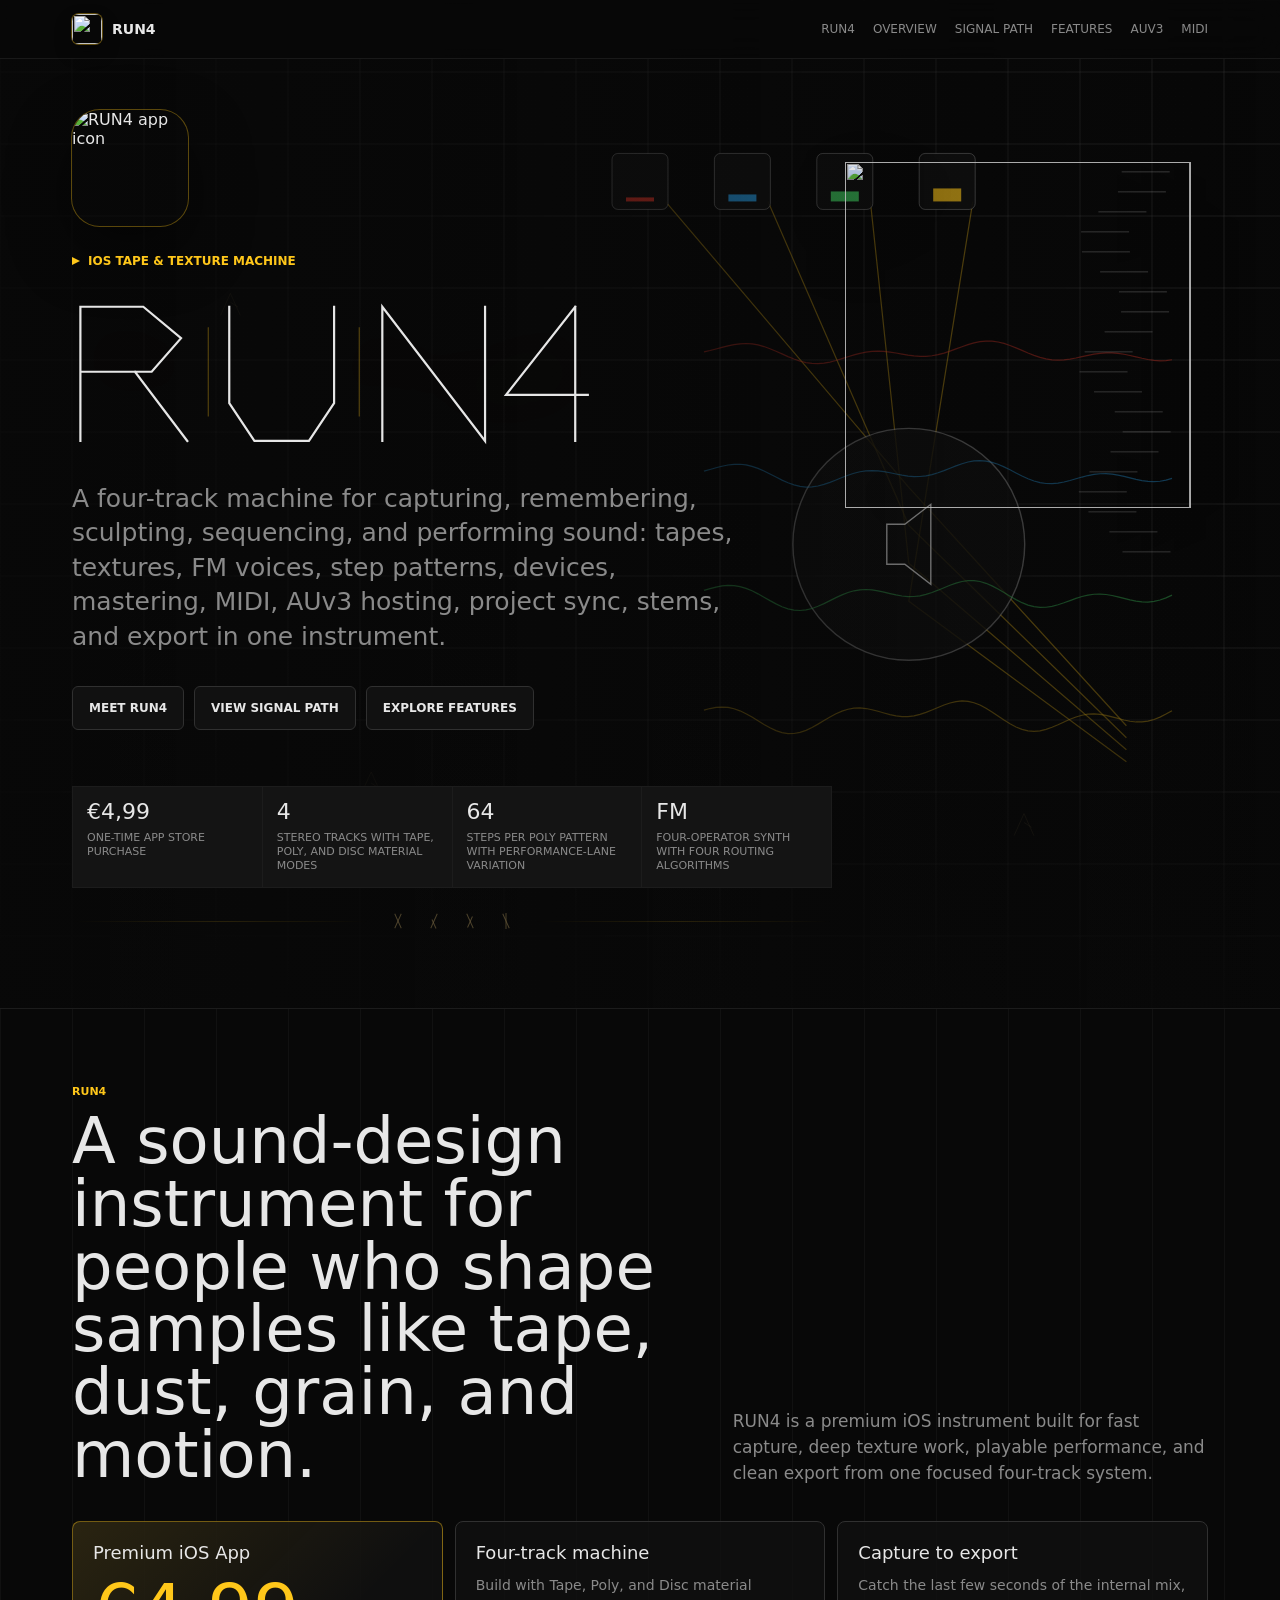
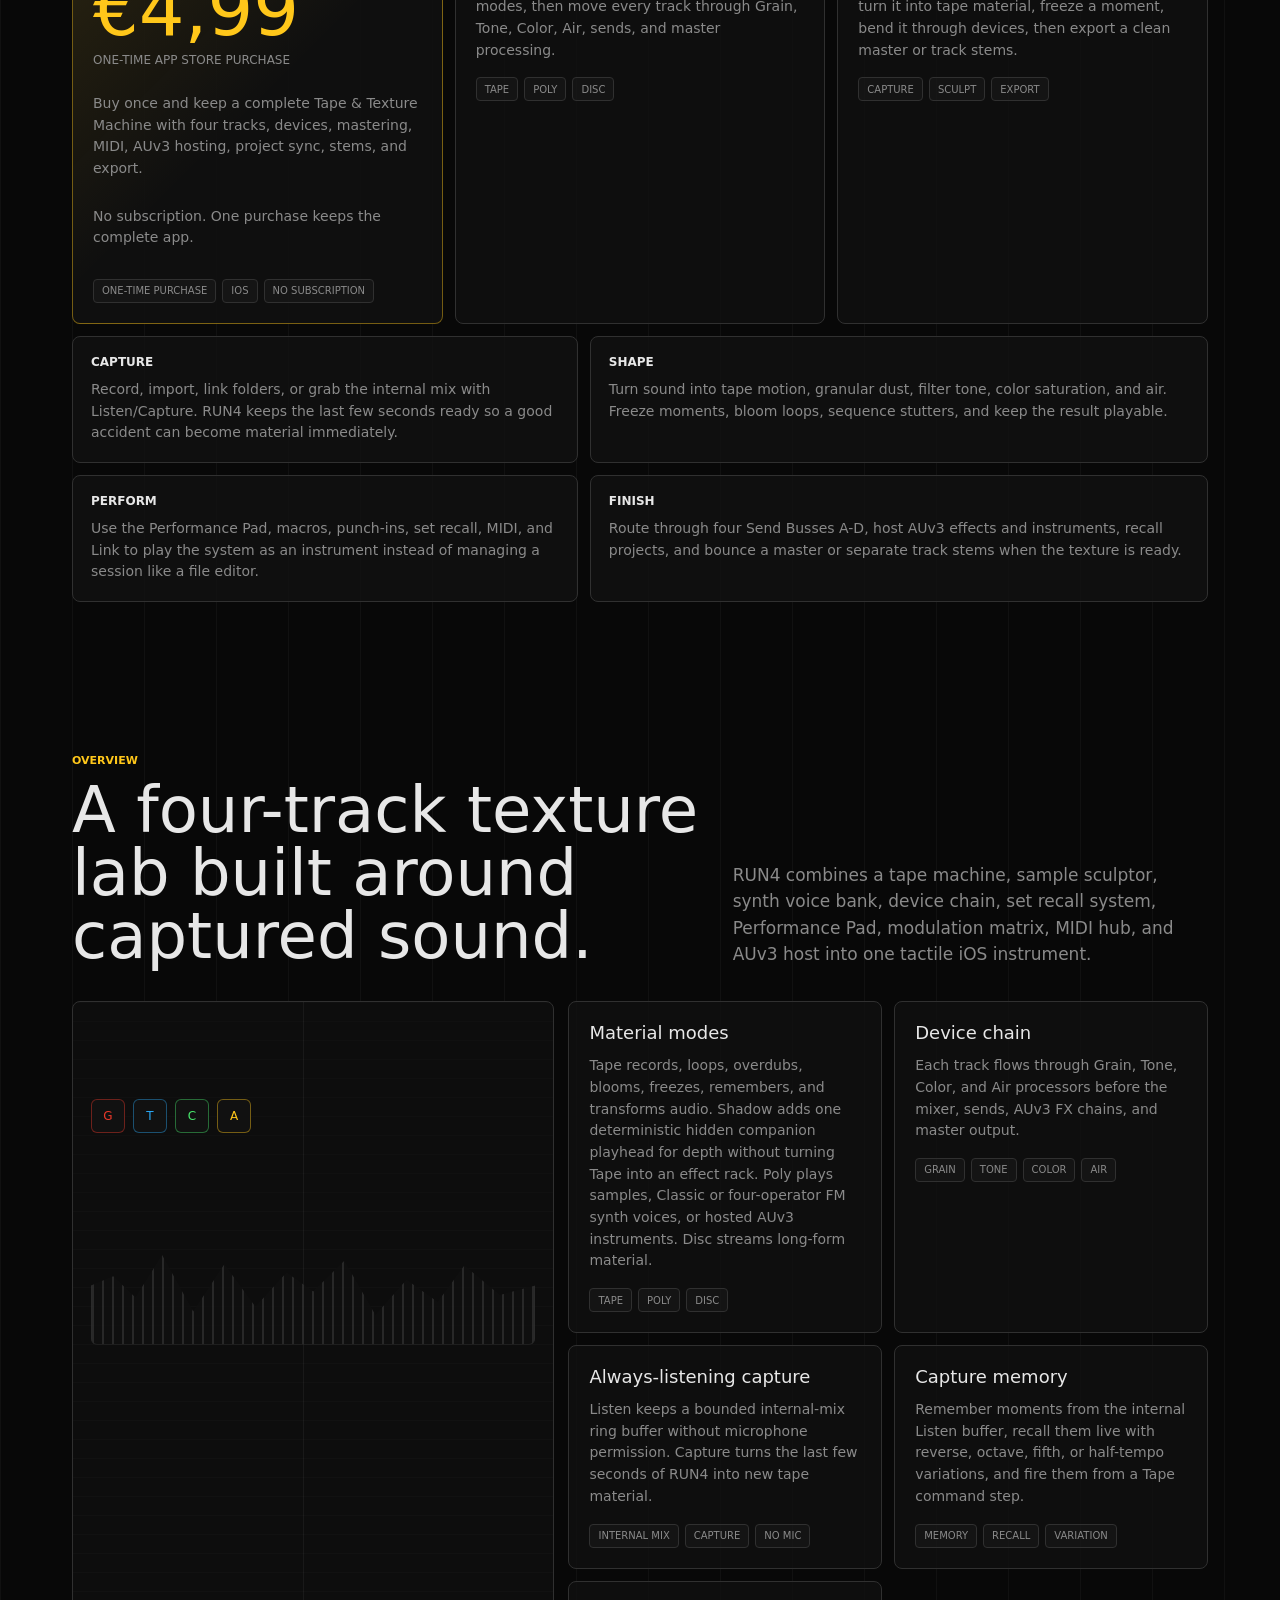
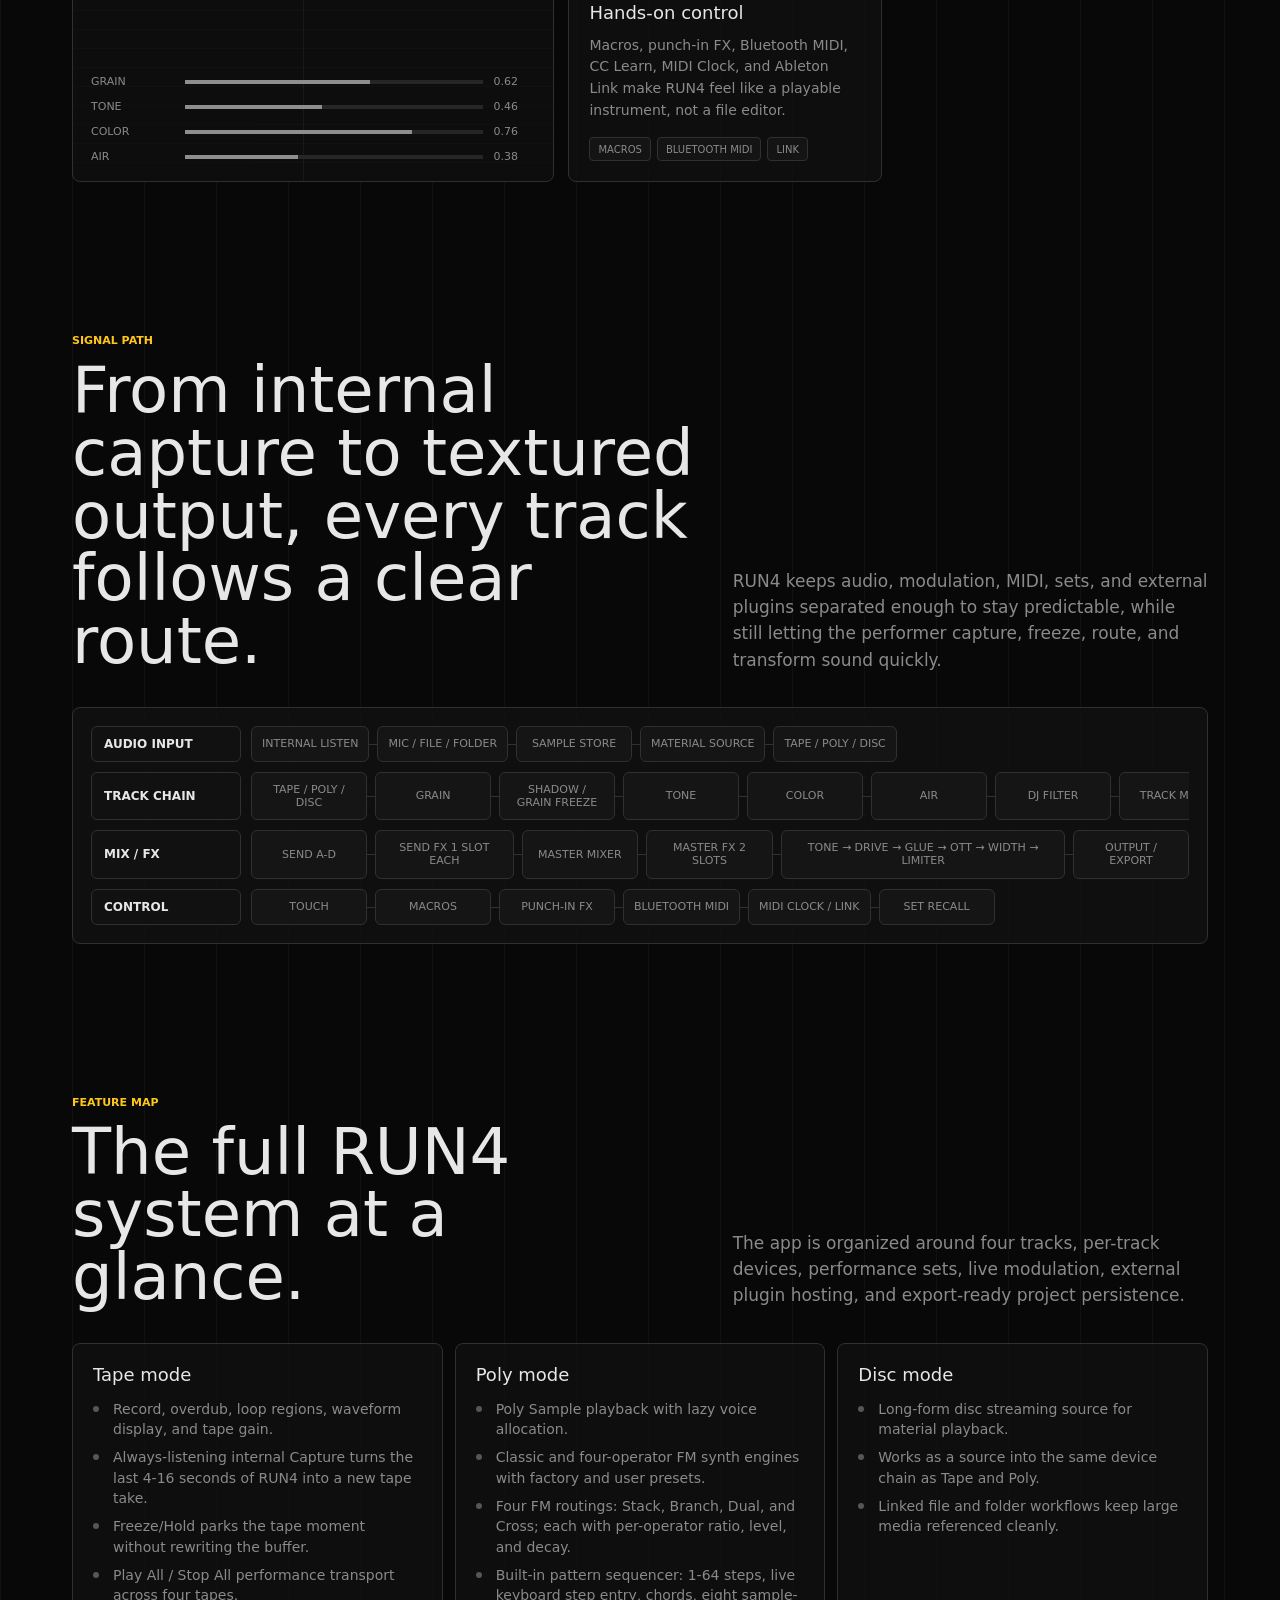
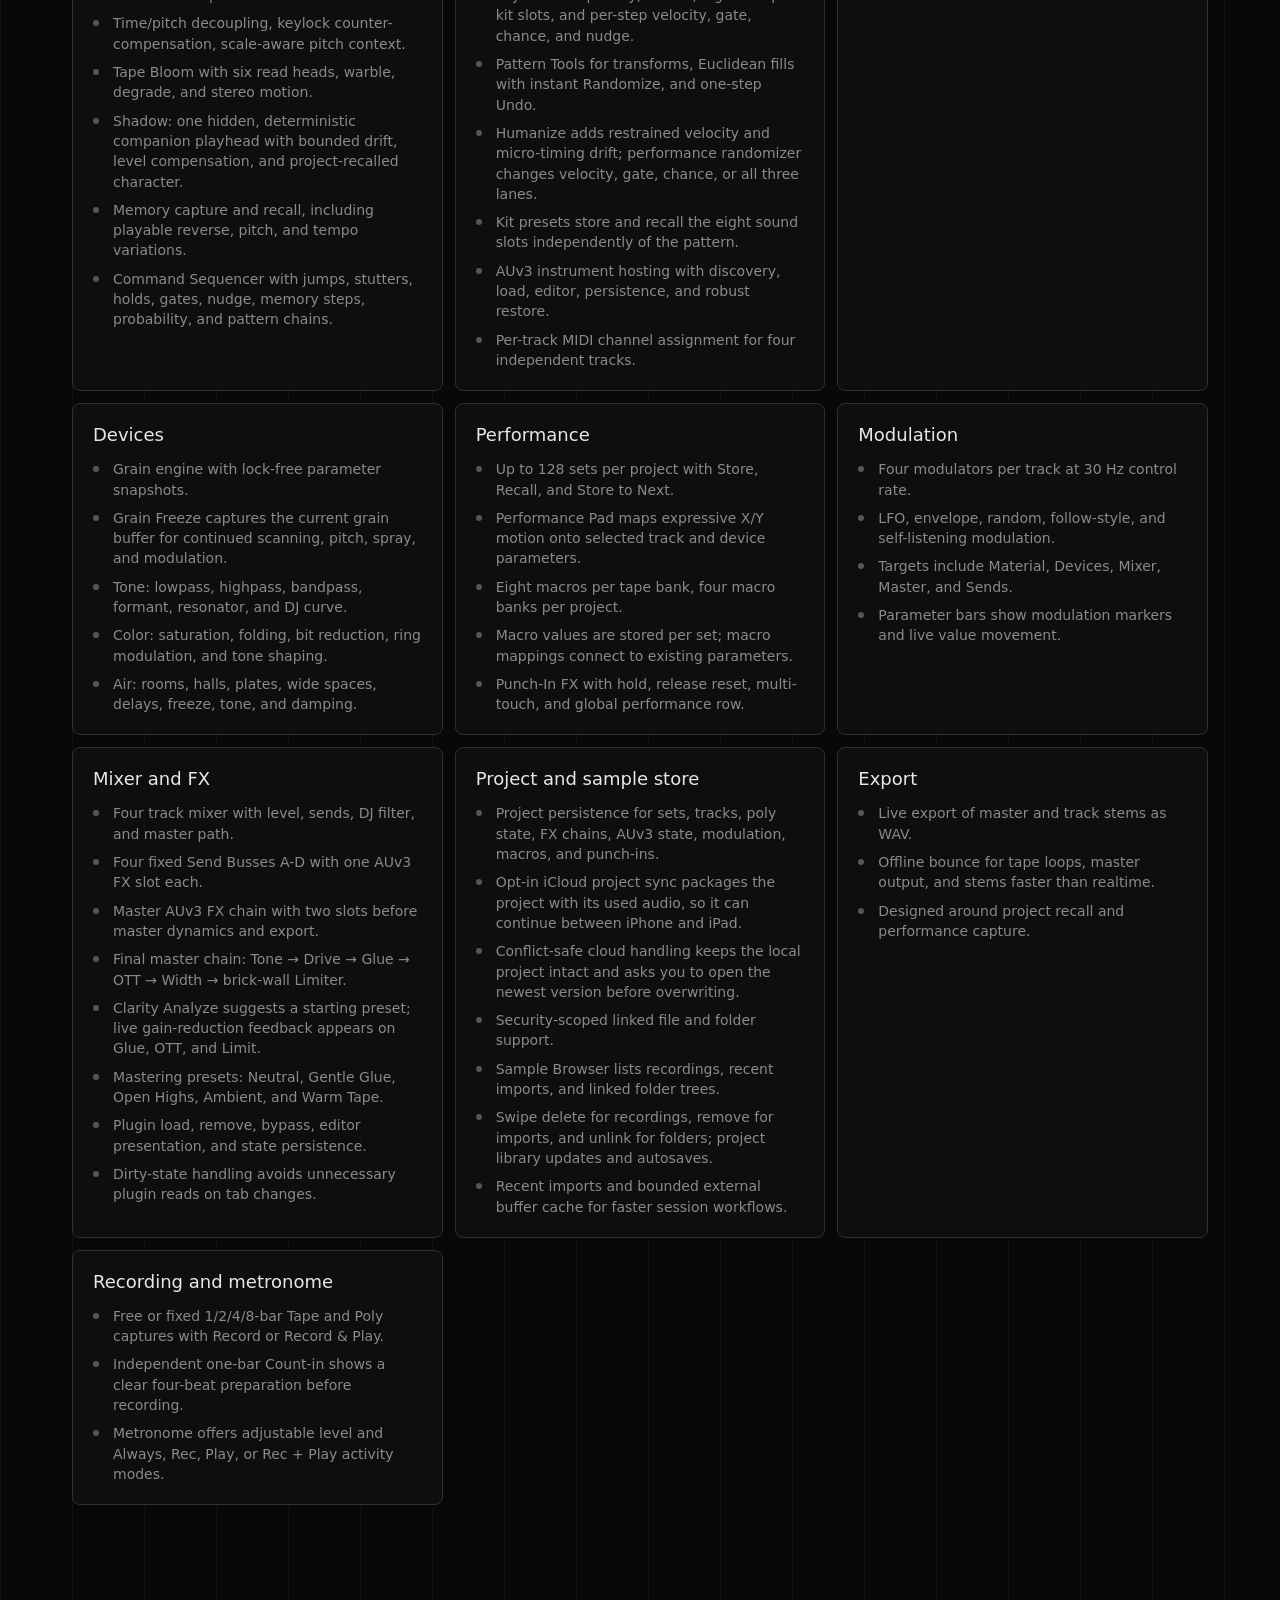
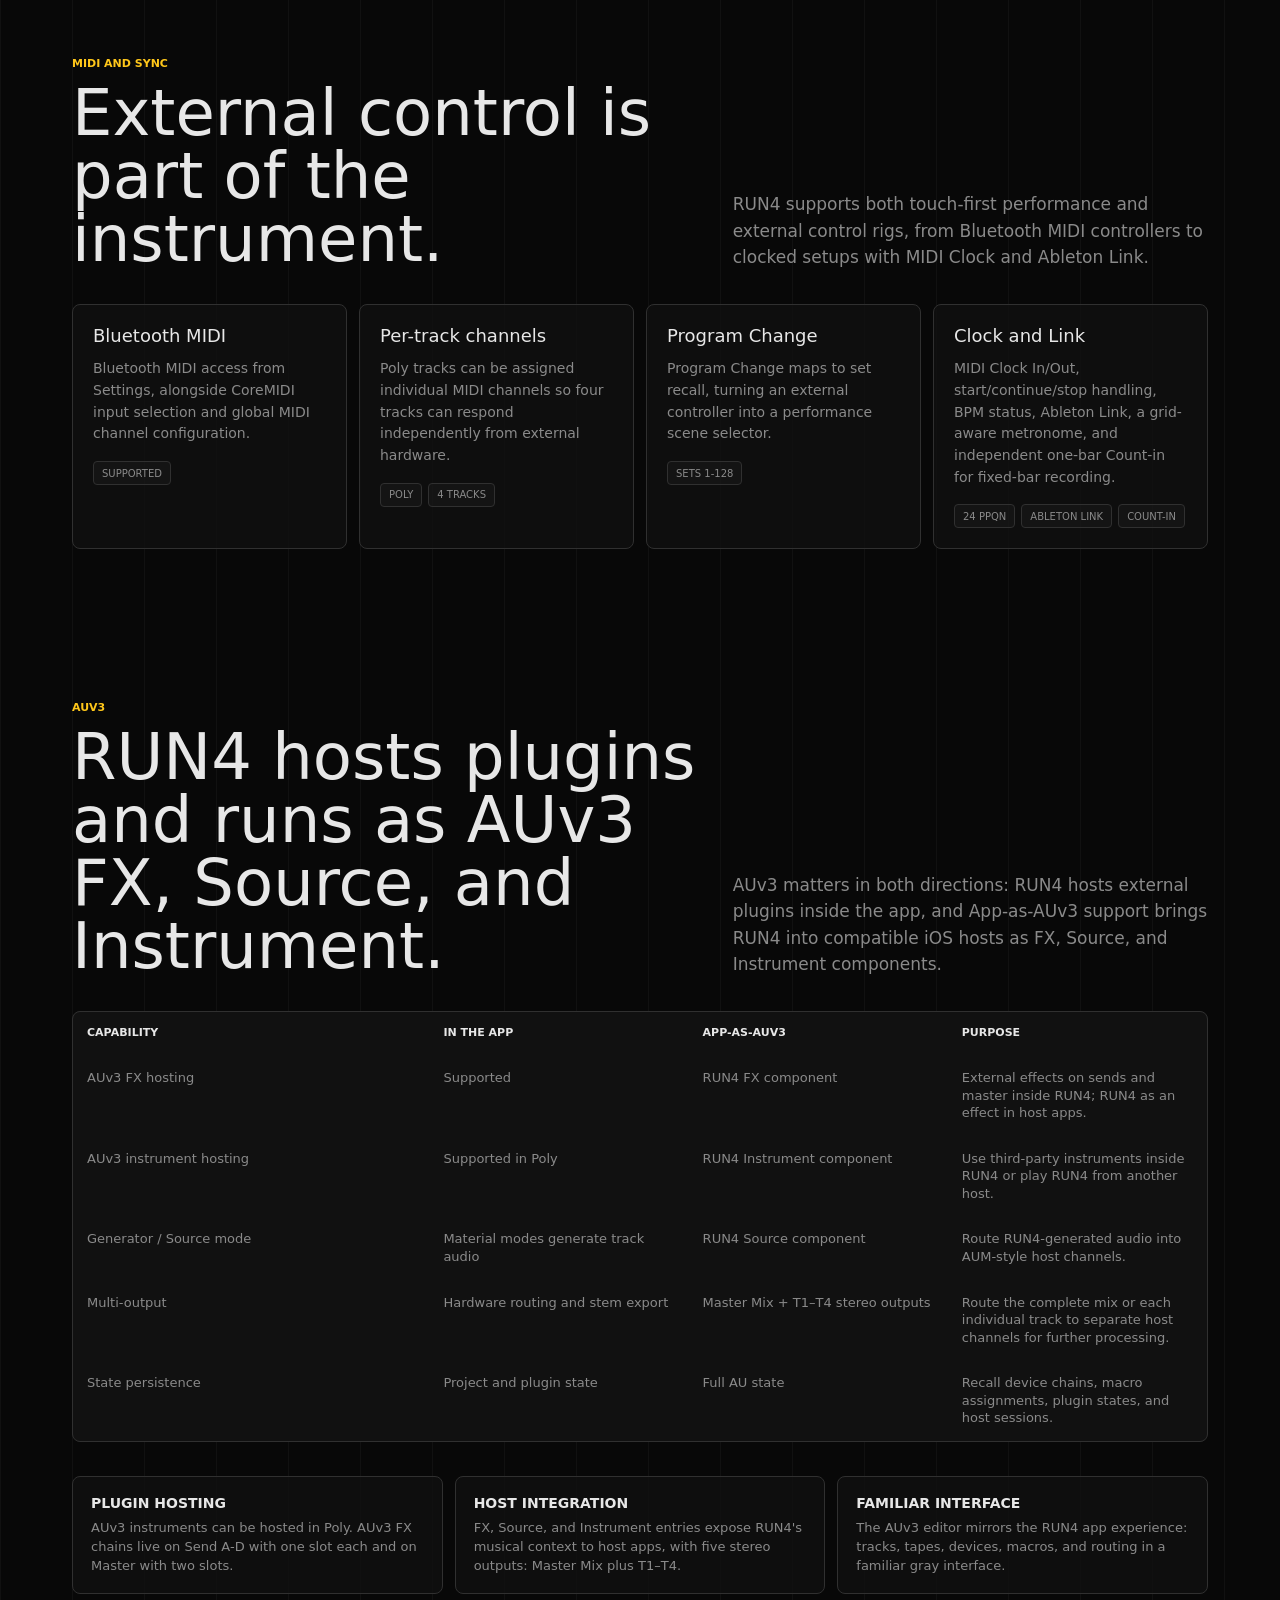
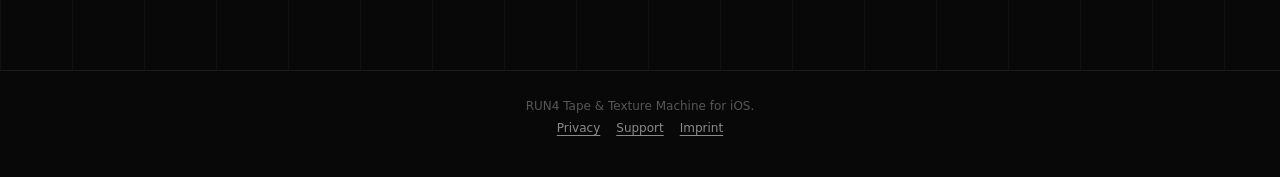
==== index.html @ 682e9e1b "Update website price to EUR 4.99" ====
<!doctype html>
<html lang="en">
<head>
  <meta charset="utf-8">
  <meta name="viewport" content="width=device-width, initial-scale=1">
  <meta name="description" content="RUN4 is a premium four-track iOS Tape &amp; Texture Machine with Shadow tape motion, Listen/Capture memory, Grain Freeze, Poly sequencing, mastering, MIDI, AUv3 multi-output, iCloud project sync, and export.">
  <title>RUN4 | Tape &amp; Texture Machine for iOS</title>
  <link rel="icon" type="image/png" href="assets/run4-app-icon.png">
  <link rel="apple-touch-icon" href="assets/run4-app-icon.png">
  <meta property="og:image" content="assets/run4-app-icon.png">
  <meta name="twitter:image" content="assets/run4-app-icon.png">
  <style>
    :root {
      --bg: #080808;
      --surface: #111111;
      --raised: #1b1b1b;
      --line: #303030;
      --line-soft: #1c1c1c;
      --text: #e7e7e7;
      --muted: #8a8a8a;
      --dim: #565656;
      --amber: #ffc71a;
      --red: #eb3829;
      --blue: #29a6f2;
      --green: #47e66b;
      --bar: #8e8e8e;
      --track: #262626;
      --radius: 8px;
      --max: 1180px;
      color-scheme: dark;
      font-family: Inter, ui-sans-serif, system-ui, -apple-system, BlinkMacSystemFont, "Segoe UI", sans-serif;
    }

    * { box-sizing: border-box; }

    html {
      scroll-behavior: smooth;
      background: var(--bg);
    }

    body {
      margin: 0;
      background: var(--bg);
      color: var(--text);
      letter-spacing: 0;
    }

    a {
      color: inherit;
      text-decoration: none;
    }

    .shell {
      min-height: 100vh;
      overflow: hidden;
    }

    .hero {
      position: relative;
      min-height: 82vh;
      display: grid;
      align-items: center;
      border-bottom: 1px solid var(--line-soft);
      isolation: isolate;
    }

    .hero-canvas {
      position: absolute;
      inset: 0;
      width: 100%;
      height: 100%;
      z-index: 0;
      background: #070707;
    }

    .hero-bird {
      position: absolute;
      top: clamp(112px, 18vh, 178px);
      right: max(22px, 7vw);
      width: clamp(190px, 27vw, 356px);
      aspect-ratio: 1;
      z-index: 2;
      opacity: 0.90;
      pointer-events: none;
      filter: drop-shadow(0 24px 54px rgba(0,0,0,0.54));
    }

    .hero-bird img {
      position: absolute;
      inset: 0;
      width: 100%;
      height: 100%;
      object-fit: contain;
      user-select: none;
      -webkit-user-drag: none;
    }

    .bird-core {
      opacity: 0.94;
    }

    .bird-grain {
      opacity: 0.96;
      transform-origin: 50% 50%;
      will-change: transform;
      animation: bird-grain-a 3.4s steps(18, end) infinite;
    }

    .bird-grain.b { animation-name: bird-grain-b; animation-duration: 4.1s; }
    .bird-grain.c { animation-name: bird-grain-c; animation-duration: 3.7s; }
    .bird-grain.d { animation-name: bird-grain-d; animation-duration: 4.6s; }

    @keyframes bird-grain-a {
      0% { transform: translate3d(-3px, 2px, 0) rotate(-0.35deg) scale(1.000); }
      24% { transform: translate3d(5px, -4px, 0) rotate(0.45deg) scale(1.006); }
      48% { transform: translate3d(2px, 5px, 0) rotate(-0.10deg) scale(0.998); }
      72% { transform: translate3d(-5px, -2px, 0) rotate(0.30deg) scale(1.004); }
      100% { transform: translate3d(3px, 3px, 0) rotate(-0.25deg) scale(1.000); }
    }

    @keyframes bird-grain-b {
      0% { transform: translate3d(4px, -1px, 0) rotate(0.25deg) scale(1.002); }
      22% { transform: translate3d(-5px, 4px, 0) rotate(-0.40deg) scale(0.997); }
      52% { transform: translate3d(6px, 3px, 0) rotate(0.20deg) scale(1.006); }
      76% { transform: translate3d(-2px, -5px, 0) rotate(-0.15deg) scale(1.000); }
      100% { transform: translate3d(2px, 2px, 0) rotate(0.35deg) scale(1.003); }
    }

    @keyframes bird-grain-c {
      0% { transform: translate3d(-2px, -4px, 0) rotate(-0.20deg) scale(1.001); }
      28% { transform: translate3d(3px, 5px, 0) rotate(0.35deg) scale(1.005); }
      50% { transform: translate3d(-6px, 1px, 0) rotate(-0.35deg) scale(0.999); }
      78% { transform: translate3d(5px, -3px, 0) rotate(0.10deg) scale(1.004); }
      100% { transform: translate3d(-1px, 3px, 0) rotate(-0.30deg) scale(1.000); }
    }

    @keyframes bird-grain-d {
      0% { transform: translate3d(1px, 4px, 0) rotate(0.30deg) scale(1.002); }
      20% { transform: translate3d(-4px, -3px, 0) rotate(-0.25deg) scale(1.000); }
      46% { transform: translate3d(6px, -1px, 0) rotate(0.40deg) scale(1.006); }
      74% { transform: translate3d(-5px, 5px, 0) rotate(-0.35deg) scale(0.998); }
      100% { transform: translate3d(3px, -2px, 0) rotate(0.20deg) scale(1.003); }
    }

    .hero::after {
      content: "";
      position: absolute;
      inset: 0;
      z-index: 1;
      background:
        linear-gradient(90deg, rgba(8,8,8,0.86) 0%, rgba(8,8,8,0.66) 38%, rgba(8,8,8,0.20) 100%),
        linear-gradient(0deg, rgba(8,8,8,0.94) 0%, rgba(8,8,8,0.12) 34%, rgba(8,8,8,0.02) 72%);
    }

    .nav {
      position: fixed;
      top: 0;
      left: 0;
      right: 0;
      z-index: 20;
      border-bottom: 1px solid rgba(255,255,255,0.07);
      background: rgba(8,8,8,0.84);
      backdrop-filter: blur(16px);
    }

    .nav-inner {
      max-width: var(--max);
      margin: 0 auto;
      padding: 14px 22px;
      display: flex;
      align-items: center;
      justify-content: space-between;
      gap: 18px;
    }

    .brand {
      display: flex;
      align-items: center;
      gap: 10px;
      min-width: 0;
    }

    .mark {
      width: 30px;
      height: 30px;
      border-radius: 7px;
      display: block;
      object-fit: cover;
      box-shadow: 0 0 0 1px rgba(255,199,26,0.36), 0 8px 18px rgba(0,0,0,0.32);
    }

    .brand strong {
      font-weight: 650;
      font-size: 14px;
      text-transform: uppercase;
      color: var(--text);
      white-space: nowrap;
    }

    .nav-links {
      display: flex;
      align-items: center;
      gap: 18px;
      color: var(--muted);
      font-size: 12px;
      text-transform: uppercase;
    }

    .nav-links a:hover { color: var(--text); }

    .hero-content {
      position: relative;
      z-index: 3;
      max-width: var(--max);
      margin: 0 auto;
      width: 100%;
      padding: 110px 22px 76px;
    }

    .hero-kicker {
      display: inline-flex;
      align-items: center;
      gap: 8px;
      color: var(--amber);
      font-size: 12px;
      font-weight: 650;
      text-transform: uppercase;
      margin-bottom: 22px;
    }

    .hero-app-icon {
      width: clamp(78px, 10vw, 116px);
      height: clamp(78px, 10vw, 116px);
      display: block;
      margin: 0 0 24px;
      border-radius: 24%;
      object-fit: cover;
      box-shadow: 0 0 0 1px rgba(255,199,26,0.34), 0 24px 64px rgba(0,0,0,0.46);
    }

    .hero-kicker::before {
      content: "";
      width: 8px;
      height: 8px;
      background: var(--amber);
      clip-path: polygon(0 0, 100% 50%, 0 100%);
    }

    h1 {
      max-width: 840px;
      margin: 0;
      color: #f2f2f2;
      font-size: clamp(54px, 8.6vw, 124px);
      line-height: 0.88;
      font-weight: 260;
      letter-spacing: 0;
    }

    .run4-wordmark {
      display: block;
      width: min(76vw, 520px);
      height: auto;
      overflow: visible;
    }

    .run4-wordmark .main-stroke {
      fill: none;
      stroke: rgba(245,245,245,0.94);
      stroke-width: 2.2;
      stroke-linecap: square;
      stroke-linejoin: miter;
      vector-effect: non-scaling-stroke;
      filter: drop-shadow(0 0 20px rgba(255,218,138,0.05));
    }

    .run4-wordmark .amber-stroke {
      fill: none;
      stroke: rgba(255,199,26,0.30);
      stroke-width: 1.2;
      stroke-linecap: square;
      vector-effect: non-scaling-stroke;
    }

    .hero-subtitle {
      max-width: 680px;
      margin: 28px 0 0;
      color: var(--muted);
      font-size: clamp(18px, 2vw, 25px);
      line-height: 1.38;
      font-weight: 330;
    }

    .hero-actions {
      display: flex;
      flex-wrap: wrap;
      align-items: center;
      gap: 10px;
      margin-top: 32px;
    }

    .button {
      min-height: 44px;
      display: inline-flex;
      align-items: center;
      justify-content: center;
      gap: 8px;
      padding: 0 16px;
      border: 1px solid var(--line);
      border-radius: 6px;
      background: var(--surface);
      color: var(--text);
      font-size: 12px;
      font-weight: 650;
      text-transform: uppercase;
    }

    .button:hover {
      border-color: var(--muted);
      background: var(--raised);
    }

    .hero-meta {
      display: grid;
      grid-template-columns: repeat(4, minmax(120px, 1fr));
      gap: 1px;
      max-width: 760px;
      margin-top: 56px;
      border: 1px solid var(--line-soft);
      background: var(--line-soft);
    }

    .meta-cell {
      min-height: 78px;
      padding: 14px;
      background: rgba(17,17,17,0.72);
    }

    .meta-cell b {
      display: block;
      color: var(--text);
      font-size: 22px;
      font-weight: 280;
      line-height: 1;
    }

    .meta-cell span {
      display: block;
      margin-top: 8px;
      color: var(--muted);
      font-size: 11px;
      line-height: 1.28;
      text-transform: uppercase;
    }

    .rune-rail {
      display: flex;
      align-items: center;
      gap: 18px;
      max-width: 760px;
      margin-top: 22px;
      opacity: 0.38;
      pointer-events: none;
    }

    .rune-rail::before,
    .rune-rail::after {
      content: "";
      height: 1px;
      flex: 1;
      background: linear-gradient(90deg, transparent, rgba(255,199,26,0.34), transparent);
    }

    .rune-mark {
      position: relative;
      width: 18px;
      height: 22px;
      flex: 0 0 auto;
    }

    .rune-mark::before,
    .rune-mark::after {
      content: "";
      position: absolute;
      left: 50%;
      top: 3px;
      width: 1px;
      height: 16px;
      background: rgba(255,218,138,0.72);
      transform-origin: center;
    }

    .rune-mark::before { transform: translateX(-50%) rotate(24deg); }
    .rune-mark::after { transform: translateX(-50%) rotate(-24deg); }

    .rune-mark:nth-child(2)::after { height: 10px; top: 9px; }
    .rune-mark:nth-child(3)::before { height: 12px; top: 6px; }
    .rune-mark:nth-child(4)::before { transform: translateX(-50%) rotate(0deg); }

    main {
      background:
        linear-gradient(90deg, rgba(255,255,255,0.035) 1px, transparent 1px) 0 0 / 72px 72px,
        var(--bg);
    }

    section {
      max-width: var(--max);
      margin: 0 auto;
      padding: 76px 22px;
    }

    .section-head {
      display: grid;
      grid-template-columns: minmax(0, 0.82fr) minmax(280px, 0.62fr);
      gap: 32px;
      align-items: end;
      margin-bottom: 34px;
    }

    .eyebrow {
      margin: 0 0 12px;
      color: var(--amber);
      font-size: 11px;
      font-weight: 650;
      text-transform: uppercase;
    }

    h2 {
      margin: 0;
      color: var(--text);
      font-size: clamp(34px, 5vw, 64px);
      line-height: 0.98;
      font-weight: 260;
      letter-spacing: 0;
    }

    .lead {
      margin: 0;
      color: var(--muted);
      font-size: 17px;
      line-height: 1.55;
    }

    .grid {
      display: grid;
      gap: 12px;
    }

    .grid.cols-3 { grid-template-columns: repeat(3, minmax(0, 1fr)); }
    .grid.cols-4 { grid-template-columns: repeat(4, minmax(0, 1fr)); }
    .grid.cols-2 { grid-template-columns: repeat(2, minmax(0, 1fr)); }

    .card {
      min-height: 100%;
      padding: 20px;
      border: 1px solid var(--line);
      border-radius: var(--radius);
      background: rgba(17,17,17,0.82);
    }

    .card h3 {
      margin: 0;
      color: var(--text);
      font-size: 18px;
      font-weight: 520;
    }

    .card p {
      margin: 12px 0 0;
      color: var(--muted);
      font-size: 14px;
      line-height: 1.55;
    }

    .tag-row {
      display: flex;
      flex-wrap: wrap;
      gap: 6px;
      margin-top: 16px;
    }

    .tag {
      display: inline-flex;
      align-items: center;
      min-height: 24px;
      padding: 0 8px;
      border: 1px solid var(--line);
      border-radius: 4px;
      color: var(--muted);
      font-size: 10px;
      text-transform: uppercase;
      background: rgba(255,255,255,0.025);
    }

    .price-card {
      display: grid;
      gap: 14px;
      align-content: start;
      border-color: rgba(255,199,26,0.42);
      background:
        linear-gradient(135deg, rgba(255,199,26,0.11), transparent 48%),
        rgba(17,17,17,0.86);
    }

    .price-lockup {
      display: flex;
      flex-wrap: wrap;
      align-items: baseline;
      gap: 10px;
    }

    .price-lockup strong {
      color: var(--amber);
      font-size: clamp(42px, 6vw, 72px);
      line-height: 0.92;
      font-weight: 260;
    }

    .price-lockup span {
      color: var(--muted);
      font-size: 12px;
      text-transform: uppercase;
    }

    .price-note {
      margin: -2px 0 0;
      color: var(--text);
      font-size: 0.82rem;
    }

    .store-copy {
      display: grid;
      grid-template-columns: minmax(0, 0.9fr) minmax(0, 1.1fr);
      gap: 12px;
      margin-top: 12px;
    }

    .copy-block {
      padding: 18px;
      border: 1px solid var(--line);
      border-radius: var(--radius);
      background: rgba(17,17,17,0.78);
    }

    .copy-block b {
      display: block;
      color: var(--text);
      font-size: 12px;
      text-transform: uppercase;
    }

    .copy-block p {
      margin: 10px 0 0;
      color: var(--muted);
      font-size: 14px;
      line-height: 1.55;
    }

    .mode-layout {
      display: grid;
      grid-template-columns: 0.86fr 1.14fr;
      gap: 14px;
      align-items: stretch;
    }

    .screen-panel {
      min-height: 430px;
      padding: 18px;
      border: 1px solid var(--line);
      border-radius: var(--radius);
      background: #0d0d0d;
      position: relative;
      overflow: hidden;
    }

    .screen-panel::before {
      content: "";
      position: absolute;
      inset: 0;
      background:
        linear-gradient(90deg, transparent 0 48%, rgba(255,255,255,0.10) 48% 48.2%, transparent 48.2%),
        repeating-linear-gradient(0deg, transparent 0 18px, rgba(255,255,255,0.035) 18px 19px);
      opacity: 0.52;
      pointer-events: none;
    }

    .screen-inner {
      position: relative;
      display: grid;
      gap: 14px;
      height: 100%;
    }

    .device-strip {
      display: flex;
      gap: 8px;
      align-items: center;
    }

    .device-dot {
      width: 34px;
      height: 34px;
      border: 1px solid var(--line);
      border-radius: 6px;
      background: var(--surface);
      display: grid;
      place-items: center;
      color: var(--muted);
      font-size: 12px;
    }

    .device-dot:nth-child(1) { color: var(--red); border-color: rgba(235,56,41,0.42); }
    .device-dot:nth-child(2) { color: var(--blue); border-color: rgba(41,166,242,0.42); }
    .device-dot:nth-child(3) { color: var(--green); border-color: rgba(71,230,107,0.42); }
    .device-dot:nth-child(4) { color: var(--amber); border-color: rgba(255,199,26,0.42); }

    .wave {
      height: 118px;
      border: 1px solid var(--line);
      border-radius: 6px;
      background:
        repeating-linear-gradient(90deg, rgba(255,255,255,0.12) 0 2px, transparent 2px 10px),
        var(--surface);
      opacity: 0.86;
      clip-path: polygon(0 50%, 5% 42%, 10% 60%, 16% 24%, 23% 72%, 30% 32%, 37% 68%, 44% 39%, 50% 55%, 57% 29%, 64% 75%, 71% 45%, 78% 64%, 84% 33%, 92% 58%, 100% 50%, 100% 100%, 0 100%);
    }

    .param-bars {
      display: grid;
      gap: 12px;
      align-self: end;
    }

    .bar-line {
      display: grid;
      grid-template-columns: 84px minmax(0, 1fr) 42px;
      gap: 10px;
      align-items: center;
      color: var(--muted);
      font-size: 11px;
      text-transform: uppercase;
    }

    .bar-track {
      height: 4px;
      background: var(--track);
      position: relative;
      overflow: hidden;
    }

    .bar-track::before {
      content: "";
      position: absolute;
      inset: 0 auto 0 0;
      width: var(--w, 48%);
      background: var(--bar);
    }

    .flow {
      border: 1px solid var(--line);
      border-radius: var(--radius);
      background: rgba(17,17,17,0.84);
      padding: 18px;
    }

    .flow-lanes {
      display: grid;
      gap: 10px;
    }

    .lane {
      display: grid;
      grid-template-columns: 150px minmax(0, 1fr);
      align-items: stretch;
      gap: 10px;
    }

    .lane-title {
      display: flex;
      align-items: center;
      padding: 10px 12px;
      border: 1px solid var(--line);
      border-radius: 6px;
      color: var(--text);
      background: var(--surface);
      font-size: 12px;
      font-weight: 650;
      text-transform: uppercase;
    }

    .nodes {
      display: flex;
      gap: 8px;
      align-items: stretch;
      min-width: 0;
      overflow-x: auto;
      scrollbar-color: var(--dim) transparent;
    }

    .node {
      min-width: 116px;
      display: flex;
      align-items: center;
      justify-content: center;
      padding: 10px;
      border: 1px solid var(--line);
      border-radius: 6px;
      background: #151515;
      color: var(--muted);
      font-size: 11px;
      line-height: 1.2;
      text-align: center;
      text-transform: uppercase;
      position: relative;
    }

    .node:not(:last-child)::after {
      content: "";
      width: 8px;
      height: 1px;
      background: var(--line);
      position: absolute;
      right: -9px;
      top: 50%;
    }

    .feature-list {
      margin: 14px 0 0;
      padding: 0;
      list-style: none;
      display: grid;
      gap: 8px;
      color: var(--muted);
      font-size: 14px;
      line-height: 1.45;
    }

    .feature-list li {
      display: grid;
      grid-template-columns: 12px 1fr;
      gap: 8px;
    }

    .feature-list li::before {
      content: "";
      width: 6px;
      height: 6px;
      margin-top: 7px;
      background: var(--dim);
      border-radius: 50%;
    }

    .matrix {
      display: grid;
      grid-template-columns: 1.1fr repeat(3, 0.8fr);
      border: 1px solid var(--line);
      border-radius: var(--radius);
      overflow: hidden;
      background: var(--line);
    }

    .matrix > div {
      padding: 14px;
      background: var(--surface);
      color: var(--muted);
      font-size: 13px;
      line-height: 1.35;
    }

    .matrix .head {
      color: var(--text);
      font-weight: 650;
      text-transform: uppercase;
      font-size: 11px;
    }

    .status-band {
      display: grid;
      grid-template-columns: repeat(3, 1fr);
      gap: 12px;
      margin-top: 34px;
    }

    .status-item {
      padding: 18px;
      border: 1px solid var(--line);
      border-radius: var(--radius);
      background: rgba(17,17,17,0.74);
    }

    .status-item b {
      display: block;
      color: var(--text);
      font-size: 14px;
      text-transform: uppercase;
    }

    .status-item span {
      display: block;
      margin-top: 8px;
      color: var(--muted);
      font-size: 13px;
      line-height: 1.45;
    }

    footer {
      border-top: 1px solid var(--line-soft);
      color: var(--dim);
      padding: 28px 22px 42px;
      text-align: center;
      font-size: 12px;
    }

    .footer-links {
      display: flex;
      justify-content: center;
      flex-wrap: wrap;
      gap: 16px;
      margin-top: 8px;
    }

    .footer-links a {
      color: var(--muted);
      text-decoration: underline;
      text-underline-offset: 3px;
    }

    @media (max-width: 900px) {
      .nav-links { display: none; }
      .hero { min-height: 84vh; }
      .hero-bird {
        top: 86px;
        right: -24px;
        width: clamp(160px, 46vw, 260px);
        opacity: 0.64;
      }
      .hero-meta { grid-template-columns: repeat(2, minmax(0, 1fr)); }
      .section-head,
      .mode-layout,
      .grid.cols-2,
      .grid.cols-3,
      .grid.cols-4,
      .store-copy,
      .status-band {
        grid-template-columns: 1fr;
      }
      .lane {
        grid-template-columns: 1fr;
      }
      .matrix {
        grid-template-columns: 1fr;
      }
      .matrix .head:not(:first-child) {
        display: none;
      }
    }

    @media (max-width: 560px) {
      section { padding: 58px 16px; }
      .hero-content { padding: 98px 16px 58px; }
      .hero-bird {
        top: 84px;
        right: -46px;
        width: 248px;
        opacity: 0.50;
      }
      .hero-meta { grid-template-columns: 1fr; }
      .screen-panel { min-height: 360px; }
      .bar-line { grid-template-columns: 70px minmax(0, 1fr) 34px; }
    }

    @media (prefers-reduced-motion: reduce) {
      .bird-grain {
        animation: none;
      }
    }
  </style>
</head>
<body>
  <div class="shell">
    <nav class="nav" aria-label="Primary navigation">
      <div class="nav-inner">
        <a class="brand" href="#top" aria-label="RUN4 home">
          <img class="mark" src="assets/run4-app-icon.png" alt="" aria-hidden="true">
          <strong>RUN4</strong>
        </a>
        <div class="nav-links">
          <a href="#store">RUN4</a>
          <a href="#overview">Overview</a>
          <a href="#signal">Signal Path</a>
          <a href="#features">Features</a>
          <a href="#auv3">AUv3</a>
          <a href="#midi">MIDI</a>
        </div>
      </div>
    </nav>

    <header id="top" class="hero">
      <canvas id="heroCanvas" class="hero-canvas" aria-hidden="true"></canvas>
      <div class="hero-bird" aria-hidden="true">
        <img class="bird-core" src="assets/run4-bird-core.png" alt="">
        <img class="bird-grain a" src="assets/run4-bird-grain-a.png" alt="">
        <img class="bird-grain b" src="assets/run4-bird-grain-b.png" alt="">
        <img class="bird-grain c" src="assets/run4-bird-grain-c.png" alt="">
        <img class="bird-grain d" src="assets/run4-bird-grain-d.png" alt="">
      </div>
      <div class="hero-content">
        <img class="hero-app-icon" src="assets/run4-app-icon.png" alt="RUN4 app icon">
        <div class="hero-kicker">iOS Tape &amp; Texture Machine</div>
        <h1 aria-label="RUN4">
          <svg class="run4-wordmark" viewBox="0 0 248 78" role="img" aria-hidden="true">
            <path class="main-stroke" d="M4 72 L4 8 L34 8 L52 23 L38 39 L4 39 M30 39 L55 72 M75 8 L75 54 L87 72 L113 72 L125 54 L125 8 M148 72 L148 8 L197 72 L197 8 M240 72 L240 8 M240 8 L207 50 L246 50"></path>
            <path class="amber-stroke" d="M65 18 L65 60 M137 18 L137 60"></path>
          </svg>
        </h1>
        <p class="hero-subtitle">
          A four-track machine for capturing, remembering, sculpting, sequencing, and performing sound:
          tapes, textures, FM voices, step patterns, devices, mastering, MIDI, AUv3 hosting, project sync, stems, and export in one instrument.
        </p>
        <div class="hero-actions">
          <a class="button" href="#store">Meet RUN4</a>
          <a class="button" href="#signal">View Signal Path</a>
          <a class="button" href="#features">Explore Features</a>
        </div>
        <div class="hero-meta" aria-label="RUN4 key facts">
          <div class="meta-cell"><b>€4,99</b><span>One-time App Store purchase</span></div>
          <div class="meta-cell"><b>4</b><span>Stereo tracks with Tape, Poly, and Disc material modes</span></div>
          <div class="meta-cell"><b>64</b><span>Steps per Poly pattern with performance-lane variation</span></div>
          <div class="meta-cell"><b>FM</b><span>Four-operator synth with four routing algorithms</span></div>
        </div>
        <div class="rune-rail" aria-hidden="true">
          <span class="rune-mark"></span>
          <span class="rune-mark"></span>
          <span class="rune-mark"></span>
          <span class="rune-mark"></span>
        </div>
      </div>
    </header>

    <main>
      <section id="store">
        <div class="section-head">
          <div>
            <p class="eyebrow">RUN4</p>
            <h2>A sound-design instrument for people who shape samples like tape, dust, grain, and motion.</h2>
          </div>
          <p class="lead">
            RUN4 is a premium iOS instrument built for fast capture, deep texture work,
            playable performance, and clean export from one focused four-track system.
          </p>
        </div>

        <div class="grid cols-3">
          <article class="card price-card">
            <h3>Premium iOS App</h3>
            <div class="price-lockup"><strong>€4,99</strong><span>One-time App Store purchase</span></div>
            <p>Buy once and keep a complete Tape &amp; Texture Machine with four tracks, devices, mastering, MIDI, AUv3 hosting, project sync, stems, and export.</p>
            <p class="price-note">No subscription. One purchase keeps the complete app.</p>
            <div class="tag-row"><span class="tag">One-Time Purchase</span><span class="tag">iOS</span><span class="tag">No Subscription</span></div>
          </article>
          <article class="card">
            <h3>Four-track machine</h3>
            <p>Build with Tape, Poly, and Disc material modes, then move every track through Grain, Tone, Color, Air, sends, and master processing.</p>
            <div class="tag-row"><span class="tag">Tape</span><span class="tag">Poly</span><span class="tag">Disc</span></div>
          </article>
          <article class="card">
            <h3>Capture to export</h3>
            <p>Catch the last few seconds of the internal mix, turn it into tape material, freeze a moment, bend it through devices, then export a clean master or track stems.</p>
            <div class="tag-row"><span class="tag">Capture</span><span class="tag">Sculpt</span><span class="tag">Export</span></div>
          </article>
        </div>

        <div class="store-copy">
          <div class="copy-block">
            <b>Capture</b>
            <p>Record, import, link folders, or grab the internal mix with Listen/Capture. RUN4 keeps the last few seconds ready so a good accident can become material immediately.</p>
          </div>
          <div class="copy-block">
            <b>Shape</b>
            <p>Turn sound into tape motion, granular dust, filter tone, color saturation, and air. Freeze moments, bloom loops, sequence stutters, and keep the result playable.</p>
          </div>
          <div class="copy-block">
            <b>Perform</b>
            <p>Use the Performance Pad, macros, punch-ins, set recall, MIDI, and Link to play the system as an instrument instead of managing a session like a file editor.</p>
          </div>
          <div class="copy-block">
            <b>Finish</b>
            <p>Route through four Send Busses A-D, host AUv3 effects and instruments, recall projects, and bounce a master or separate track stems when the texture is ready.</p>
          </div>
        </div>
      </section>

      <section id="overview">
        <div class="section-head">
          <div>
            <p class="eyebrow">Overview</p>
            <h2>A four-track texture lab built around captured sound.</h2>
          </div>
          <p class="lead">
            RUN4 combines a tape machine, sample sculptor, synth voice bank, device chain, set recall system,
            Performance Pad, modulation matrix, MIDI hub, and AUv3 host into one tactile iOS instrument.
          </p>
        </div>

        <div class="mode-layout">
          <div class="screen-panel" aria-label="Abstract RUN4 interface visual">
            <div class="screen-inner">
              <div class="device-strip">
                <div class="device-dot">G</div>
                <div class="device-dot">T</div>
                <div class="device-dot">C</div>
                <div class="device-dot">A</div>
              </div>
              <div class="wave"></div>
              <div class="param-bars">
                <div class="bar-line"><span>Grain</span><span class="bar-track" style="--w:62%"></span><span>0.62</span></div>
                <div class="bar-line"><span>Tone</span><span class="bar-track" style="--w:46%"></span><span>0.46</span></div>
                <div class="bar-line"><span>Color</span><span class="bar-track" style="--w:76%"></span><span>0.76</span></div>
                <div class="bar-line"><span>Air</span><span class="bar-track" style="--w:38%"></span><span>0.38</span></div>
              </div>
            </div>
          </div>

          <div class="grid cols-2">
            <article class="card">
              <h3>Material modes</h3>
              <p>Tape records, loops, overdubs, blooms, freezes, remembers, and transforms audio. Shadow adds one deterministic hidden companion playhead for depth without turning Tape into an effect rack. Poly plays samples, Classic or four-operator FM synth voices, or hosted AUv3 instruments. Disc streams long-form material.</p>
              <div class="tag-row"><span class="tag">Tape</span><span class="tag">Poly</span><span class="tag">Disc</span></div>
            </article>
            <article class="card">
              <h3>Device chain</h3>
              <p>Each track flows through Grain, Tone, Color, and Air processors before the mixer, sends, AUv3 FX chains, and master output.</p>
              <div class="tag-row"><span class="tag">Grain</span><span class="tag">Tone</span><span class="tag">Color</span><span class="tag">Air</span></div>
            </article>
            <article class="card">
              <h3>Always-listening capture</h3>
              <p>Listen keeps a bounded internal-mix ring buffer without microphone permission. Capture turns the last few seconds of RUN4 into new tape material.</p>
              <div class="tag-row"><span class="tag">Internal Mix</span><span class="tag">Capture</span><span class="tag">No Mic</span></div>
            </article>
            <article class="card">
              <h3>Capture memory</h3>
              <p>Remember moments from the internal Listen buffer, recall them live with reverse, octave, fifth, or half-tempo variations, and fire them from a Tape command step.</p>
              <div class="tag-row"><span class="tag">Memory</span><span class="tag">Recall</span><span class="tag">Variation</span></div>
            </article>
            <article class="card">
              <h3>Hands-on control</h3>
              <p>Macros, punch-in FX, Bluetooth MIDI, CC Learn, MIDI Clock, and Ableton Link make RUN4 feel like a playable instrument, not a file editor.</p>
              <div class="tag-row"><span class="tag">Macros</span><span class="tag">Bluetooth MIDI</span><span class="tag">Link</span></div>
            </article>
          </div>
        </div>
      </section>

      <section id="signal">
        <div class="section-head">
          <div>
            <p class="eyebrow">Signal path</p>
            <h2>From internal capture to textured output, every track follows a clear route.</h2>
          </div>
          <p class="lead">
            RUN4 keeps audio, modulation, MIDI, sets, and external plugins separated enough to stay predictable,
            while still letting the performer capture, freeze, route, and transform sound quickly.
          </p>
        </div>

        <div class="flow">
          <div class="flow-lanes">
            <div class="lane">
              <div class="lane-title">Audio input</div>
              <div class="nodes">
                <div class="node">Internal Listen</div>
                <div class="node">Mic / File / Folder</div>
                <div class="node">Sample Store</div>
                <div class="node">Material Source</div>
                <div class="node">Tape / Poly / Disc</div>
              </div>
            </div>
            <div class="lane">
              <div class="lane-title">Track chain</div>
              <div class="nodes">
                <div class="node">Tape / Poly / Disc</div>
                <div class="node">Grain</div>
                <div class="node">Shadow / Grain Freeze</div>
                <div class="node">Tone</div>
                <div class="node">Color</div>
                <div class="node">Air</div>
                <div class="node">DJ Filter</div>
                <div class="node">Track Mixer</div>
              </div>
            </div>
            <div class="lane">
              <div class="lane-title">Mix / FX</div>
              <div class="nodes">
                <div class="node">Send A-D</div>
                <div class="node">Send FX 1 slot each</div>
                <div class="node">Master Mixer</div>
                <div class="node">Master FX 2 slots</div>
                <div class="node">Tone → Drive → Glue → OTT → Width → Limiter</div>
                <div class="node">Output / Export</div>
              </div>
            </div>
            <div class="lane">
              <div class="lane-title">Control</div>
              <div class="nodes">
                <div class="node">Touch</div>
                <div class="node">Macros</div>
                <div class="node">Punch-In FX</div>
                <div class="node">Bluetooth MIDI</div>
                <div class="node">MIDI Clock / Link</div>
                <div class="node">Set Recall</div>
              </div>
            </div>
          </div>
        </div>
      </section>

      <section id="features">
        <div class="section-head">
          <div>
            <p class="eyebrow">Feature map</p>
            <h2>The full RUN4 system at a glance.</h2>
          </div>
          <p class="lead">
            The app is organized around four tracks, per-track devices, performance sets, live modulation,
            external plugin hosting, and export-ready project persistence.
          </p>
        </div>

        <div class="grid cols-3">
          <article class="card">
            <h3>Tape mode</h3>
            <ul class="feature-list">
              <li>Record, overdub, loop regions, waveform display, and tape gain.</li>
              <li>Always-listening internal Capture turns the last 4-16 seconds of RUN4 into a new tape take.</li>
              <li>Freeze/Hold parks the tape moment without rewriting the buffer.</li>
              <li>Play All / Stop All performance transport across four tapes.</li>
              <li>Time/pitch decoupling, keylock counter-compensation, scale-aware pitch context.</li>
              <li>Tape Bloom with six read heads, warble, degrade, and stereo motion.</li>
              <li>Shadow: one hidden, deterministic companion playhead with bounded drift, level compensation, and project-recalled character.</li>
              <li>Memory capture and recall, including playable reverse, pitch, and tempo variations.</li>
              <li>Command Sequencer with jumps, stutters, holds, gates, nudge, memory steps, probability, and pattern chains.</li>
            </ul>
          </article>

          <article class="card">
            <h3>Poly mode</h3>
            <ul class="feature-list">
              <li>Poly Sample playback with lazy voice allocation.</li>
              <li>Classic and four-operator FM synth engines with factory and user presets.</li>
              <li>Four FM routings: Stack, Branch, Dual, and Cross; each with per-operator ratio, level, and decay.</li>
              <li>Built-in pattern sequencer: 1-64 steps, live keyboard step entry, chords, eight sample-kit slots, and per-step velocity, gate, chance, and nudge.</li>
              <li>Pattern Tools for transforms, Euclidean fills with instant Randomize, and one-step Undo.</li>
              <li>Humanize adds restrained velocity and micro-timing drift; performance randomizer changes velocity, gate, chance, or all three lanes.</li>
              <li>Kit presets store and recall the eight sound slots independently of the pattern.</li>
              <li>AUv3 instrument hosting with discovery, load, editor, persistence, and robust restore.</li>
              <li>Per-track MIDI channel assignment for four independent tracks.</li>
            </ul>
          </article>

          <article class="card">
            <h3>Disc mode</h3>
            <ul class="feature-list">
              <li>Long-form disc streaming source for material playback.</li>
              <li>Works as a source into the same device chain as Tape and Poly.</li>
              <li>Linked file and folder workflows keep large media referenced cleanly.</li>
            </ul>
          </article>

          <article class="card">
            <h3>Devices</h3>
            <ul class="feature-list">
              <li>Grain engine with lock-free parameter snapshots.</li>
              <li>Grain Freeze captures the current grain buffer for continued scanning, pitch, spray, and modulation.</li>
              <li>Tone: lowpass, highpass, bandpass, formant, resonator, and DJ curve.</li>
              <li>Color: saturation, folding, bit reduction, ring modulation, and tone shaping.</li>
              <li>Air: rooms, halls, plates, wide spaces, delays, freeze, tone, and damping.</li>
            </ul>
          </article>

          <article class="card">
            <h3>Performance</h3>
            <ul class="feature-list">
              <li>Up to 128 sets per project with Store, Recall, and Store to Next.</li>
              <li>Performance Pad maps expressive X/Y motion onto selected track and device parameters.</li>
              <li>Eight macros per tape bank, four macro banks per project.</li>
              <li>Macro values are stored per set; macro mappings connect to existing parameters.</li>
              <li>Punch-In FX with hold, release reset, multi-touch, and global performance row.</li>
            </ul>
          </article>

          <article class="card">
            <h3>Modulation</h3>
            <ul class="feature-list">
              <li>Four modulators per track at 30 Hz control rate.</li>
              <li>LFO, envelope, random, follow-style, and self-listening modulation.</li>
              <li>Targets include Material, Devices, Mixer, Master, and Sends.</li>
              <li>Parameter bars show modulation markers and live value movement.</li>
            </ul>
          </article>

          <article class="card">
            <h3>Mixer and FX</h3>
            <ul class="feature-list">
              <li>Four track mixer with level, sends, DJ filter, and master path.</li>
              <li>Four fixed Send Busses A-D with one AUv3 FX slot each.</li>
              <li>Master AUv3 FX chain with two slots before master dynamics and export.</li>
              <li>Final master chain: Tone → Drive → Glue → OTT → Width → brick-wall Limiter.</li>
              <li>Clarity Analyze suggests a starting preset; live gain-reduction feedback appears on Glue, OTT, and Limit.</li>
              <li>Mastering presets: Neutral, Gentle Glue, Open Highs, Ambient, and Warm Tape.</li>
              <li>Plugin load, remove, bypass, editor presentation, and state persistence.</li>
              <li>Dirty-state handling avoids unnecessary plugin reads on tab changes.</li>
            </ul>
          </article>

          <article class="card">
            <h3>Project and sample store</h3>
            <ul class="feature-list">
              <li>Project persistence for sets, tracks, poly state, FX chains, AUv3 state, modulation, macros, and punch-ins.</li>
              <li>Opt-in iCloud project sync packages the project with its used audio, so it can continue between iPhone and iPad.</li>
              <li>Conflict-safe cloud handling keeps the local project intact and asks you to open the newest version before overwriting.</li>
              <li>Security-scoped linked file and folder support.</li>
              <li>Sample Browser lists recordings, recent imports, and linked folder trees.</li>
              <li>Swipe delete for recordings, remove for imports, and unlink for folders; project library updates and autosaves.</li>
              <li>Recent imports and bounded external buffer cache for faster session workflows.</li>
            </ul>
          </article>

          <article class="card">
            <h3>Export</h3>
            <ul class="feature-list">
              <li>Live export of master and track stems as WAV.</li>
              <li>Offline bounce for tape loops, master output, and stems faster than realtime.</li>
              <li>Designed around project recall and performance capture.</li>
            </ul>
          </article>
          <article class="card">
            <h3>Recording and metronome</h3>
            <ul class="feature-list">
              <li>Free or fixed 1/2/4/8-bar Tape and Poly captures with Record or Record &amp; Play.</li>
              <li>Independent one-bar Count-in shows a clear four-beat preparation before recording.</li>
              <li>Metronome offers adjustable level and Always, Rec, Play, or Rec + Play activity modes.</li>
            </ul>
          </article>
        </div>
      </section>

      <section id="midi">
        <div class="section-head">
          <div>
            <p class="eyebrow">MIDI and sync</p>
            <h2>External control is part of the instrument.</h2>
          </div>
          <p class="lead">
            RUN4 supports both touch-first performance and external control rigs, from Bluetooth MIDI
            controllers to clocked setups with MIDI Clock and Ableton Link.
          </p>
        </div>

        <div class="grid cols-4">
          <article class="card">
            <h3>Bluetooth MIDI</h3>
            <p>Bluetooth MIDI access from Settings, alongside CoreMIDI input selection and global MIDI channel configuration.</p>
            <div class="tag-row"><span class="tag">Supported</span></div>
          </article>
          <article class="card">
            <h3>Per-track channels</h3>
            <p>Poly tracks can be assigned individual MIDI channels so four tracks can respond independently from external hardware.</p>
            <div class="tag-row"><span class="tag">Poly</span><span class="tag">4 Tracks</span></div>
          </article>
          <article class="card">
            <h3>Program Change</h3>
            <p>Program Change maps to set recall, turning an external controller into a performance scene selector.</p>
            <div class="tag-row"><span class="tag">Sets 1-128</span></div>
          </article>
          <article class="card">
            <h3>Clock and Link</h3>
            <p>MIDI Clock In/Out, start/continue/stop handling, BPM status, Ableton Link, a grid-aware metronome, and independent one-bar Count-in for fixed-bar recording.</p>
            <div class="tag-row"><span class="tag">24 PPQN</span><span class="tag">Ableton Link</span><span class="tag">Count-in</span></div>
          </article>
        </div>
      </section>

      <section id="auv3">
        <div class="section-head">
          <div>
            <p class="eyebrow">AUv3</p>
            <h2>RUN4 hosts plugins and runs as AUv3 FX, Source, and Instrument.</h2>
          </div>
          <p class="lead">
            AUv3 matters in both directions: RUN4 hosts external plugins inside the app, and App-as-AUv3
            support brings RUN4 into compatible iOS hosts as FX, Source, and Instrument components.
          </p>
        </div>

        <div class="matrix" role="table" aria-label="AUv3 support matrix">
          <div class="head">Capability</div>
          <div class="head">In the app</div>
          <div class="head">App-as-AUv3</div>
          <div class="head">Purpose</div>

          <div>AUv3 FX hosting</div>
          <div>Supported</div>
          <div>RUN4 FX component</div>
          <div>External effects on sends and master inside RUN4; RUN4 as an effect in host apps.</div>

          <div>AUv3 instrument hosting</div>
          <div>Supported in Poly</div>
          <div>RUN4 Instrument component</div>
          <div>Use third-party instruments inside RUN4 or play RUN4 from another host.</div>

          <div>Generator / Source mode</div>
          <div>Material modes generate track audio</div>
          <div>RUN4 Source component</div>
          <div>Route RUN4-generated audio into AUM-style host channels.</div>

          <div>Multi-output</div>
          <div>Hardware routing and stem export</div>
          <div>Master Mix + T1–T4 stereo outputs</div>
          <div>Route the complete mix or each individual track to separate host channels for further processing.</div>

          <div>State persistence</div>
          <div>Project and plugin state</div>
          <div>Full AU state</div>
          <div>Recall device chains, macro assignments, plugin states, and host sessions.</div>
        </div>

        <div class="status-band">
          <div class="status-item">
            <b>Plugin hosting</b>
            <span>AUv3 instruments can be hosted in Poly. AUv3 FX chains live on Send A-D with one slot each and on Master with two slots.</span>
          </div>
          <div class="status-item">
            <b>Host integration</b>
            <span>FX, Source, and Instrument entries expose RUN4's musical context to host apps, with five stereo outputs: Master Mix plus T1–T4.</span>
          </div>
          <div class="status-item">
            <b>Familiar interface</b>
            <span>The AUv3 editor mirrors the RUN4 app experience: tracks, tapes, devices, macros, and routing in a familiar gray interface.</span>
          </div>
        </div>
      </section>
    </main>

    <footer>
      RUN4 Tape &amp; Texture Machine for iOS.
      <div class="footer-links">
        <a href="privacy.html">Privacy</a>
        <a href="support.html">Support</a>
        <a href="imprint.html">Imprint</a>
      </div>
    </footer>
  </div>

  <script>
    (function () {
      const canvas = document.getElementById("heroCanvas");
      const ctx = canvas.getContext("2d", { alpha: false });
      const dpr = Math.min(window.devicePixelRatio || 1, 2);
      let width = 0;
      let height = 0;
      let raf = 0;

      function resize() {
        width = Math.max(1, canvas.clientWidth);
        height = Math.max(1, canvas.clientHeight);
        canvas.width = Math.floor(width * dpr);
        canvas.height = Math.floor(height * dpr);
        ctx.setTransform(dpr, 0, 0, dpr, 0, 0);
      }

      function drawTrack(y, color, t, offset) {
        const left = width * 0.55;
        const right = width * 0.92;
        const amp = 10 + offset * 2;
        ctx.strokeStyle = color;
        ctx.globalAlpha = 0.52;
        ctx.lineWidth = 1.2;
        ctx.beginPath();
        for (let x = left; x <= right; x += 6) {
          const n = (x - left) / Math.max(1, right - left);
          const wave = Math.sin(n * 18 + t * (0.8 + offset * 0.1)) * Math.cos(n * 7 - t * 0.33);
          const yy = y + wave * amp;
          if (x === left) ctx.moveTo(x, yy);
          else ctx.lineTo(x, yy);
        }
        ctx.stroke();
        ctx.globalAlpha = 1;
      }

      function drawGlyphMarks(t) {
        const marks = [
          [width * 0.18, height * 0.30, 22],
          [width * 0.29, height * 0.78, 28],
          [width * 0.80, height * 0.82, 22]
        ];
        ctx.save();
        ctx.strokeStyle = "rgba(255,218,138,0.14)";
        ctx.lineWidth = 1;
        for (let i = 0; i < marks.length; i++) {
          const [x, y, s] = marks[i];
          const bob = Math.sin(t * 0.42 + i * 1.7) * 2;
          ctx.beginPath();
          ctx.moveTo(x - s * 0.45, y + s * 0.50 + bob);
          ctx.lineTo(x, y - s * 0.50 + bob);
          ctx.lineTo(x + s * 0.45, y + s * 0.50 + bob);
          ctx.moveTo(x, y - s * 0.10 + bob);
          ctx.lineTo(x + s * 0.34, y + s * 0.12 + bob);
          ctx.stroke();
        }
        ctx.restore();
      }

      function draw(time) {
        const t = time * 0.001;
        ctx.fillStyle = "#070707";
        ctx.fillRect(0, 0, width, height);

        ctx.strokeStyle = "rgba(255,255,255,0.10)";
        ctx.lineWidth = 1;
        for (let x = 0; x < width; x += 72) {
          ctx.beginPath();
          ctx.moveTo(x, 0);
          ctx.lineTo(x, height);
          ctx.stroke();
        }
        for (let y = 0; y < height; y += 72) {
          ctx.beginPath();
          ctx.moveTo(0, y);
          ctx.lineTo(width, y);
          ctx.stroke();
        }

        drawGlyphMarks(t);

        const cx = width * 0.71;
        const cy = height * 0.54;
        ctx.strokeStyle = "rgba(255,199,26,0.46)";
        ctx.lineWidth = 1.2;
        for (let i = 0; i < 4; i++) {
          const x = width * (0.52 + i * 0.08);
          ctx.beginPath();
          ctx.moveTo(x, height * 0.20);
          ctx.lineTo(cx, cy + (i - 1.5) * 38);
          ctx.lineTo(width * 0.88, height * 0.72 + i * 12);
          ctx.stroke();
        }

        const colors = ["rgba(235,56,41,0.95)", "rgba(41,166,242,0.95)", "rgba(71,230,107,0.9)", "rgba(255,199,26,0.95)"];
        for (let i = 0; i < 4; i++) {
          const x = width * (0.50 + i * 0.08);
          const y = height * 0.18;
          ctx.fillStyle = "rgba(17,17,17,0.92)";
          ctx.strokeStyle = "rgba(255,255,255,0.30)";
          ctx.lineWidth = 1;
          ctx.beginPath();
          ctx.roundRect(x - 28, y - 28, 56, 56, 6);
          ctx.fill();
          ctx.stroke();
          ctx.fillStyle = colors[i];
          ctx.globalAlpha = 0.96;
          ctx.fillRect(x - 14, y + 16 - i * 3, 28, 4 + i * 3);
          ctx.globalAlpha = 1;
        }

        ctx.fillStyle = "rgba(17,17,17,0.80)";
        ctx.strokeStyle = "rgba(255,255,255,0.34)";
        ctx.lineWidth = 1.4;
        ctx.beginPath();
        ctx.arc(cx, cy, Math.min(width, height) * 0.115, 0, Math.PI * 2);
        ctx.fill();
        ctx.stroke();

        ctx.strokeStyle = "rgba(255,255,255,0.76)";
        ctx.beginPath();
        ctx.moveTo(cx - 22, cy - 20);
        ctx.lineTo(cx - 4, cy - 20);
        ctx.lineTo(cx + 22, cy - 40);
        ctx.lineTo(cx + 22, cy + 40);
        ctx.lineTo(cx - 4, cy + 20);
        ctx.lineTo(cx - 22, cy + 20);
        ctx.closePath();
        ctx.stroke();

        drawTrack(height * 0.35, "rgba(235,56,41,0.9)", t, 1);
        drawTrack(height * 0.47, "rgba(41,166,242,0.9)", t, 2);
        drawTrack(height * 0.59, "rgba(71,230,107,0.86)", t, 3);
        drawTrack(height * 0.71, "rgba(255,199,26,0.9)", t, 4);

        ctx.fillStyle = "rgba(255,255,255,0.28)";
        for (let i = 0; i < 20; i++) {
          const x = width * 0.86 + Math.sin(t * 0.33 + i) * 22;
          const y = height * 0.17 + i * 20;
          ctx.fillRect(x, y, 48, 1);
        }

        raf = requestAnimationFrame(draw);
      }

      resize();
      window.addEventListener("resize", resize, { passive: true });
      raf = requestAnimationFrame(draw);
      window.addEventListener("pagehide", () => cancelAnimationFrame(raf), { once: true });
    })();
  </script>
</body>
</html>
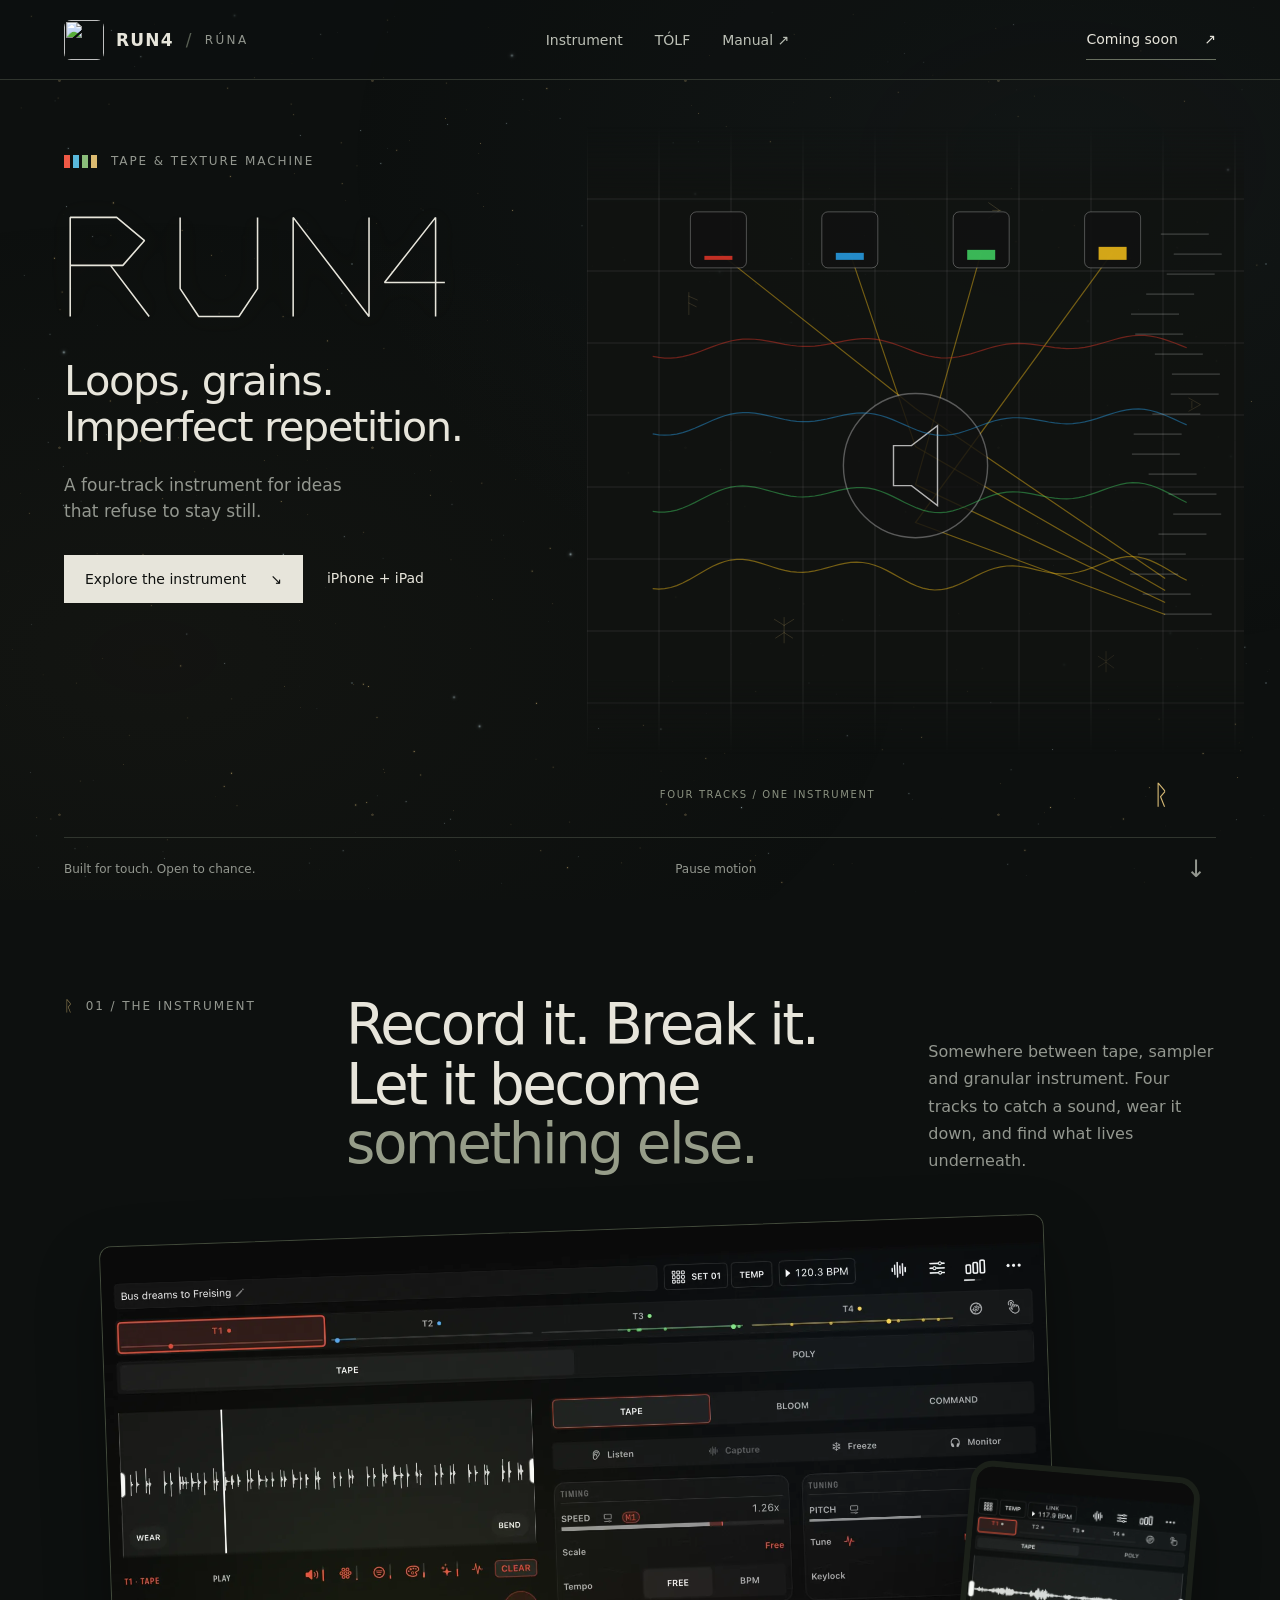
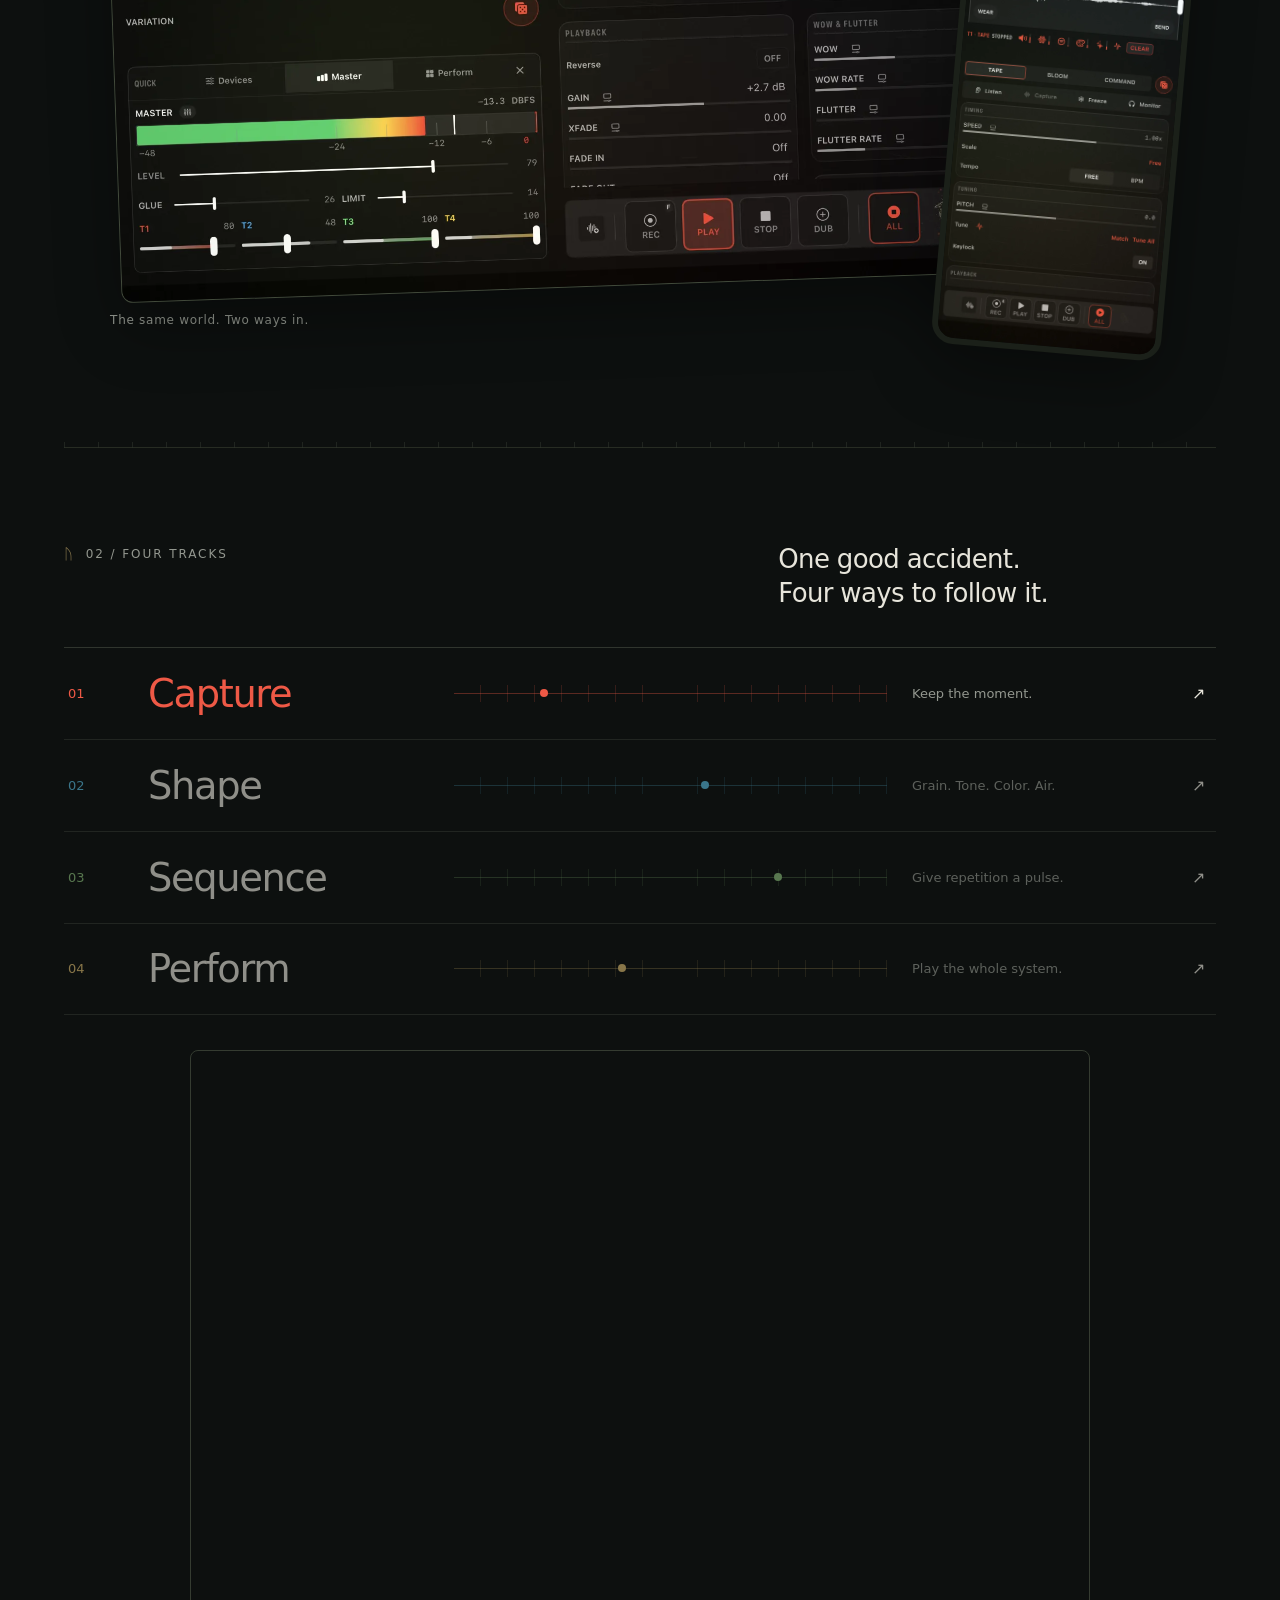
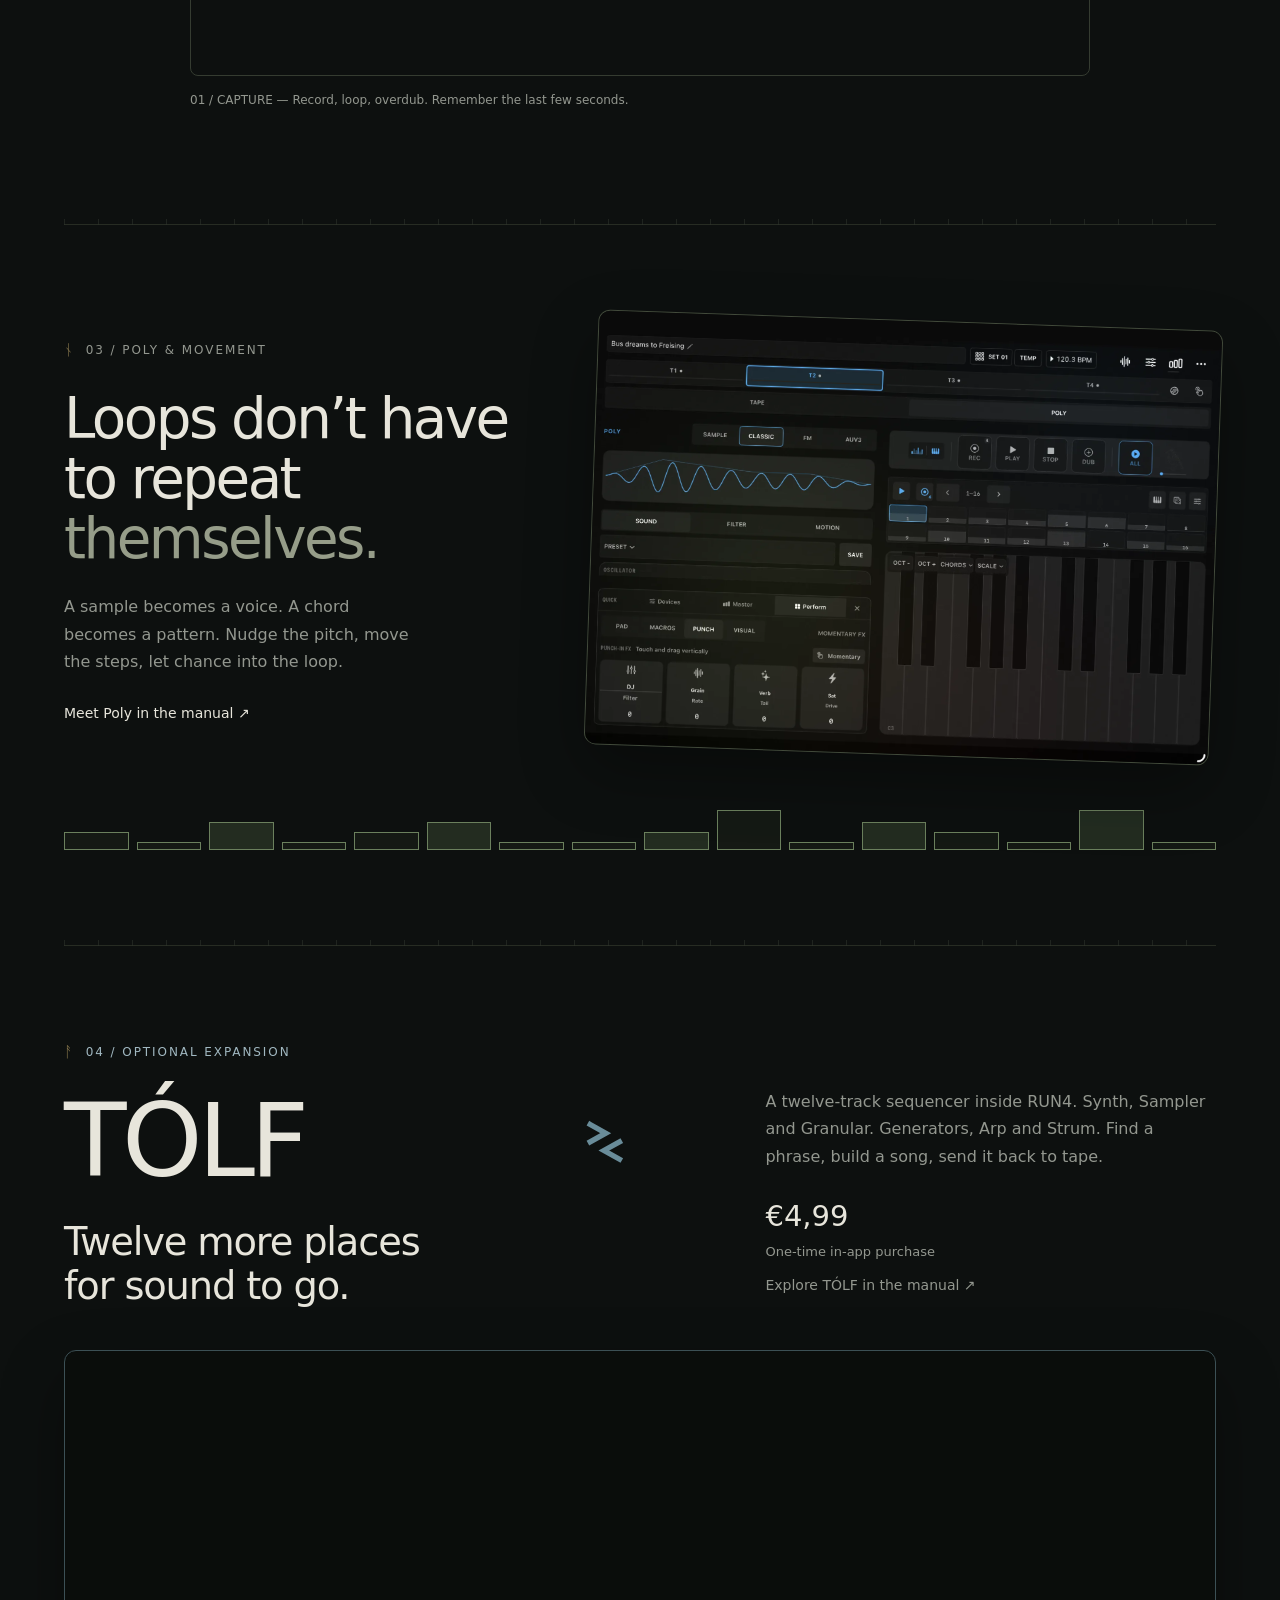
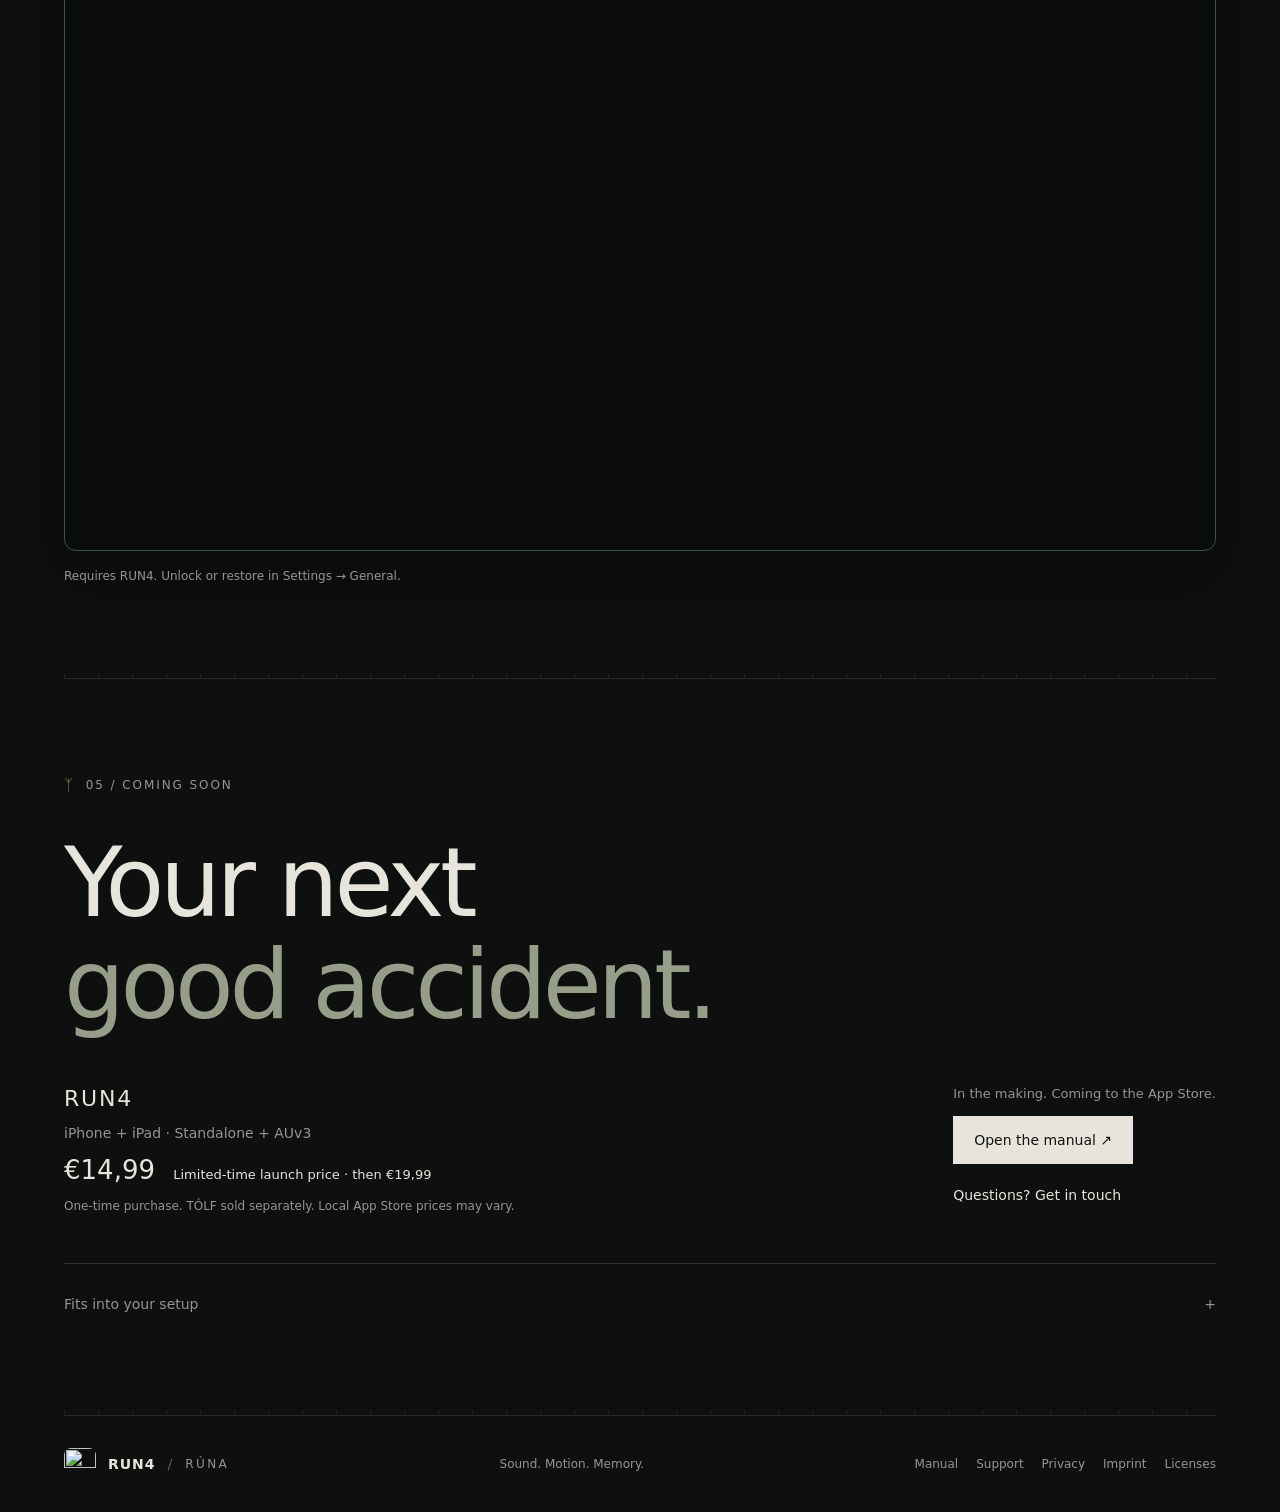
==== commit 4287be69: "Publish redesigned RUN4 website" ====
--- a/index.html
+++ b/index.html
@@ -1,1505 +1,34 @@
 <!doctype html>
 <html lang="en">
 <head>
-  <meta charset="utf-8">
-  <meta name="viewport" content="width=device-width, initial-scale=1">
-  <meta name="description" content="RUN4 is a premium four-track iOS Tape &amp; Texture Machine with Shadow tape motion, Listen/Capture memory, Grain Freeze, Poly sequencing, mastering, MIDI, AUv3 multi-output, iCloud project sync, and export.">
-  <title>RUN4 | Tape &amp; Texture Machine for iOS</title>
-  <link rel="icon" type="image/png" href="assets/run4-app-icon.png">
-  <link rel="apple-touch-icon" href="assets/run4-app-icon.png">
-  <meta property="og:image" content="assets/run4-app-icon.png">
-  <meta name="twitter:image" content="assets/run4-app-icon.png">
-  <style>
-    :root {
-      --bg: #080808;
-      --surface: #111111;
-      --raised: #1b1b1b;
-      --line: #303030;
-      --line-soft: #1c1c1c;
-      --text: #e7e7e7;
-      --muted: #8a8a8a;
-      --dim: #565656;
-      --amber: #ffc71a;
-      --red: #eb3829;
-      --blue: #29a6f2;
-      --green: #47e66b;
-      --bar: #8e8e8e;
-      --track: #262626;
-      --radius: 8px;
-      --max: 1180px;
-      color-scheme: dark;
-      font-family: Inter, ui-sans-serif, system-ui, -apple-system, BlinkMacSystemFont, "Segoe UI", sans-serif;
-    }
-
-    * { box-sizing: border-box; }
-
-    html {
-      scroll-behavior: smooth;
-      background: var(--bg);
-    }
-
-    body {
-      margin: 0;
-      background: var(--bg);
-      color: var(--text);
-      letter-spacing: 0;
-    }
-
-    a {
-      color: inherit;
-      text-decoration: none;
-    }
-
-    .shell {
-      min-height: 100vh;
-      overflow: hidden;
-    }
-
-    .hero {
-      position: relative;
-      min-height: 82vh;
-      display: grid;
-      align-items: center;
-      border-bottom: 1px solid var(--line-soft);
-      isolation: isolate;
-    }
-
-    .hero-canvas {
-      position: absolute;
-      inset: 0;
-      width: 100%;
-      height: 100%;
-      z-index: 0;
-      background: #070707;
-    }
-
-    .hero-bird {
-      position: absolute;
-      top: clamp(112px, 18vh, 178px);
-      right: max(22px, 7vw);
-      width: clamp(190px, 27vw, 356px);
-      aspect-ratio: 1;
-      z-index: 2;
-      opacity: 0.90;
-      pointer-events: none;
-      filter: drop-shadow(0 24px 54px rgba(0,0,0,0.54));
-    }
-
-    .hero-bird img {
-      position: absolute;
-      inset: 0;
-      width: 100%;
-      height: 100%;
-      object-fit: contain;
-      user-select: none;
-      -webkit-user-drag: none;
-    }
-
-    .bird-core {
-      opacity: 0.94;
-    }
-
-    .bird-grain {
-      opacity: 0.96;
-      transform-origin: 50% 50%;
-      will-change: transform;
-      animation: bird-grain-a 3.4s steps(18, end) infinite;
-    }
-
-    .bird-grain.b { animation-name: bird-grain-b; animation-duration: 4.1s; }
-    .bird-grain.c { animation-name: bird-grain-c; animation-duration: 3.7s; }
-    .bird-grain.d { animation-name: bird-grain-d; animation-duration: 4.6s; }
-
-    @keyframes bird-grain-a {
-      0% { transform: translate3d(-3px, 2px, 0) rotate(-0.35deg) scale(1.000); }
-      24% { transform: translate3d(5px, -4px, 0) rotate(0.45deg) scale(1.006); }
-      48% { transform: translate3d(2px, 5px, 0) rotate(-0.10deg) scale(0.998); }
-      72% { transform: translate3d(-5px, -2px, 0) rotate(0.30deg) scale(1.004); }
-      100% { transform: translate3d(3px, 3px, 0) rotate(-0.25deg) scale(1.000); }
-    }
-
-    @keyframes bird-grain-b {
-      0% { transform: translate3d(4px, -1px, 0) rotate(0.25deg) scale(1.002); }
-      22% { transform: translate3d(-5px, 4px, 0) rotate(-0.40deg) scale(0.997); }
-      52% { transform: translate3d(6px, 3px, 0) rotate(0.20deg) scale(1.006); }
-      76% { transform: translate3d(-2px, -5px, 0) rotate(-0.15deg) scale(1.000); }
-      100% { transform: translate3d(2px, 2px, 0) rotate(0.35deg) scale(1.003); }
-    }
-
-    @keyframes bird-grain-c {
-      0% { transform: translate3d(-2px, -4px, 0) rotate(-0.20deg) scale(1.001); }
-      28% { transform: translate3d(3px, 5px, 0) rotate(0.35deg) scale(1.005); }
-      50% { transform: translate3d(-6px, 1px, 0) rotate(-0.35deg) scale(0.999); }
-      78% { transform: translate3d(5px, -3px, 0) rotate(0.10deg) scale(1.004); }
-      100% { transform: translate3d(-1px, 3px, 0) rotate(-0.30deg) scale(1.000); }
-    }
-
-    @keyframes bird-grain-d {
-      0% { transform: translate3d(1px, 4px, 0) rotate(0.30deg) scale(1.002); }
-      20% { transform: translate3d(-4px, -3px, 0) rotate(-0.25deg) scale(1.000); }
-      46% { transform: translate3d(6px, -1px, 0) rotate(0.40deg) scale(1.006); }
-      74% { transform: translate3d(-5px, 5px, 0) rotate(-0.35deg) scale(0.998); }
-      100% { transform: translate3d(3px, -2px, 0) rotate(0.20deg) scale(1.003); }
-    }
-
-    .hero::after {
-      content: "";
-      position: absolute;
-      inset: 0;
-      z-index: 1;
-      background:
-        linear-gradient(90deg, rgba(8,8,8,0.86) 0%, rgba(8,8,8,0.66) 38%, rgba(8,8,8,0.20) 100%),
-        linear-gradient(0deg, rgba(8,8,8,0.94) 0%, rgba(8,8,8,0.12) 34%, rgba(8,8,8,0.02) 72%);
-    }
-
-    .nav {
-      position: fixed;
-      top: 0;
-      left: 0;
-      right: 0;
-      z-index: 20;
-      border-bottom: 1px solid rgba(255,255,255,0.07);
-      background: rgba(8,8,8,0.84);
-      backdrop-filter: blur(16px);
-    }
-
-    .nav-inner {
-      max-width: var(--max);
-      margin: 0 auto;
-      padding: 14px 22px;
-      display: flex;
-      align-items: center;
-      justify-content: space-between;
-      gap: 18px;
-    }
-
-    .brand {
-      display: flex;
-      align-items: center;
-      gap: 10px;
-      min-width: 0;
-    }
-
-    .mark {
-      width: 30px;
-      height: 30px;
-      border-radius: 7px;
-      display: block;
-      object-fit: cover;
-      box-shadow: 0 0 0 1px rgba(255,199,26,0.36), 0 8px 18px rgba(0,0,0,0.32);
-    }
-
-    .brand strong {
-      font-weight: 650;
-      font-size: 14px;
-      text-transform: uppercase;
-      color: var(--text);
-      white-space: nowrap;
-    }
-
-    .nav-links {
-      display: flex;
-      align-items: center;
-      gap: 18px;
-      color: var(--muted);
-      font-size: 12px;
-      text-transform: uppercase;
-    }
-
-    .nav-links a:hover { color: var(--text); }
-
-    .hero-content {
-      position: relative;
-      z-index: 3;
-      max-width: var(--max);
-      margin: 0 auto;
-      width: 100%;
-      padding: 110px 22px 76px;
-    }
-
-    .hero-kicker {
-      display: inline-flex;
-      align-items: center;
-      gap: 8px;
-      color: var(--amber);
-      font-size: 12px;
-      font-weight: 650;
-      text-transform: uppercase;
-      margin-bottom: 22px;
-    }
-
-    .hero-app-icon {
-      width: clamp(78px, 10vw, 116px);
-      height: clamp(78px, 10vw, 116px);
-      display: block;
-      margin: 0 0 24px;
-      border-radius: 24%;
-      object-fit: cover;
-      box-shadow: 0 0 0 1px rgba(255,199,26,0.34), 0 24px 64px rgba(0,0,0,0.46);
-    }
-
-    .hero-kicker::before {
-      content: "";
-      width: 8px;
-      height: 8px;
-      background: var(--amber);
-      clip-path: polygon(0 0, 100% 50%, 0 100%);
-    }
-
-    h1 {
-      max-width: 840px;
-      margin: 0;
-      color: #f2f2f2;
-      font-size: clamp(54px, 8.6vw, 124px);
-      line-height: 0.88;
-      font-weight: 260;
-      letter-spacing: 0;
-    }
-
-    .run4-wordmark {
-      display: block;
-      width: min(76vw, 520px);
-      height: auto;
-      overflow: visible;
-    }
-
-    .run4-wordmark .main-stroke {
-      fill: none;
-      stroke: rgba(245,245,245,0.94);
-      stroke-width: 2.2;
-      stroke-linecap: square;
-      stroke-linejoin: miter;
-      vector-effect: non-scaling-stroke;
-      filter: drop-shadow(0 0 20px rgba(255,218,138,0.05));
-    }
-
-    .run4-wordmark .amber-stroke {
-      fill: none;
-      stroke: rgba(255,199,26,0.30);
-      stroke-width: 1.2;
-      stroke-linecap: square;
-      vector-effect: non-scaling-stroke;
-    }
-
-    .hero-subtitle {
-      max-width: 680px;
-      margin: 28px 0 0;
-      color: var(--muted);
-      font-size: clamp(18px, 2vw, 25px);
-      line-height: 1.38;
-      font-weight: 330;
-    }
-
-    .hero-actions {
-      display: flex;
-      flex-wrap: wrap;
-      align-items: center;
-      gap: 10px;
-      margin-top: 32px;
-    }
-
-    .button {
-      min-height: 44px;
-      display: inline-flex;
-      align-items: center;
-      justify-content: center;
-      gap: 8px;
-      padding: 0 16px;
-      border: 1px solid var(--line);
-      border-radius: 6px;
-      background: var(--surface);
-      color: var(--text);
-      font-size: 12px;
-      font-weight: 650;
-      text-transform: uppercase;
-    }
-
-    .button:hover {
-      border-color: var(--muted);
-      background: var(--raised);
-    }
-
-    .hero-meta {
-      display: grid;
-      grid-template-columns: repeat(4, minmax(120px, 1fr));
-      gap: 1px;
-      max-width: 760px;
-      margin-top: 56px;
-      border: 1px solid var(--line-soft);
-      background: var(--line-soft);
-    }
-
-    .meta-cell {
-      min-height: 78px;
-      padding: 14px;
-      background: rgba(17,17,17,0.72);
-    }
-
-    .meta-cell b {
-      display: block;
-      color: var(--text);
-      font-size: 22px;
-      font-weight: 280;
-      line-height: 1;
-    }
-
-    .meta-cell span {
-      display: block;
-      margin-top: 8px;
-      color: var(--muted);
-      font-size: 11px;
-      line-height: 1.28;
-      text-transform: uppercase;
-    }
-
-    .rune-rail {
-      display: flex;
-      align-items: center;
-      gap: 18px;
-      max-width: 760px;
-      margin-top: 22px;
-      opacity: 0.38;
-      pointer-events: none;
-    }
-
-    .rune-rail::before,
-    .rune-rail::after {
-      content: "";
-      height: 1px;
-      flex: 1;
-      background: linear-gradient(90deg, transparent, rgba(255,199,26,0.34), transparent);
-    }
-
-    .rune-mark {
-      position: relative;
-      width: 18px;
-      height: 22px;
-      flex: 0 0 auto;
-    }
-
-    .rune-mark::before,
-    .rune-mark::after {
-      content: "";
-      position: absolute;
-      left: 50%;
-      top: 3px;
-      width: 1px;
-      height: 16px;
-      background: rgba(255,218,138,0.72);
-      transform-origin: center;
-    }
-
-    .rune-mark::before { transform: translateX(-50%) rotate(24deg); }
-    .rune-mark::after { transform: translateX(-50%) rotate(-24deg); }
-
-    .rune-mark:nth-child(2)::after { height: 10px; top: 9px; }
-    .rune-mark:nth-child(3)::before { height: 12px; top: 6px; }
-    .rune-mark:nth-child(4)::before { transform: translateX(-50%) rotate(0deg); }
-
-    main {
-      background:
-        linear-gradient(90deg, rgba(255,255,255,0.035) 1px, transparent 1px) 0 0 / 72px 72px,
-        var(--bg);
-    }
-
-    section {
-      max-width: var(--max);
-      margin: 0 auto;
-      padding: 76px 22px;
-    }
-
-    .section-head {
-      display: grid;
-      grid-template-columns: minmax(0, 0.82fr) minmax(280px, 0.62fr);
-      gap: 32px;
-      align-items: end;
-      margin-bottom: 34px;
-    }
-
-    .eyebrow {
-      margin: 0 0 12px;
-      color: var(--amber);
-      font-size: 11px;
-      font-weight: 650;
-      text-transform: uppercase;
-    }
-
-    h2 {
-      margin: 0;
-      color: var(--text);
-      font-size: clamp(34px, 5vw, 64px);
-      line-height: 0.98;
-      font-weight: 260;
-      letter-spacing: 0;
-    }
-
-    .lead {
-      margin: 0;
-      color: var(--muted);
-      font-size: 17px;
-      line-height: 1.55;
-    }
-
-    .grid {
-      display: grid;
-      gap: 12px;
-    }
-
-    .grid.cols-3 { grid-template-columns: repeat(3, minmax(0, 1fr)); }
-    .grid.cols-4 { grid-template-columns: repeat(4, minmax(0, 1fr)); }
-    .grid.cols-2 { grid-template-columns: repeat(2, minmax(0, 1fr)); }
-
-    .card {
-      min-height: 100%;
-      padding: 20px;
-      border: 1px solid var(--line);
-      border-radius: var(--radius);
-      background: rgba(17,17,17,0.82);
-    }
-
-    .card h3 {
-      margin: 0;
-      color: var(--text);
-      font-size: 18px;
-      font-weight: 520;
-    }
-
-    .card p {
-      margin: 12px 0 0;
-      color: var(--muted);
-      font-size: 14px;
-      line-height: 1.55;
-    }
-
-    .tag-row {
-      display: flex;
-      flex-wrap: wrap;
-      gap: 6px;
-      margin-top: 16px;
-    }
-
-    .tag {
-      display: inline-flex;
-      align-items: center;
-      min-height: 24px;
-      padding: 0 8px;
-      border: 1px solid var(--line);
-      border-radius: 4px;
-      color: var(--muted);
-      font-size: 10px;
-      text-transform: uppercase;
-      background: rgba(255,255,255,0.025);
-    }
-
-    .price-card {
-      display: grid;
-      gap: 14px;
-      align-content: start;
-      border-color: rgba(255,199,26,0.42);
-      background:
-        linear-gradient(135deg, rgba(255,199,26,0.11), transparent 48%),
-        rgba(17,17,17,0.86);
-    }
-
-    .price-lockup {
-      display: flex;
-      flex-wrap: wrap;
-      align-items: baseline;
-      gap: 10px;
-    }
-
-    .price-lockup strong {
-      color: var(--amber);
-      font-size: clamp(42px, 6vw, 72px);
-      line-height: 0.92;
-      font-weight: 260;
-    }
-
-    .price-lockup span {
-      color: var(--muted);
-      font-size: 12px;
-      text-transform: uppercase;
-    }
-
-    .price-note {
-      margin: -2px 0 0;
-      color: var(--text);
-      font-size: 0.82rem;
-    }
-
-    .store-copy {
-      display: grid;
-      grid-template-columns: minmax(0, 0.9fr) minmax(0, 1.1fr);
-      gap: 12px;
-      margin-top: 12px;
-    }
-
-    .copy-block {
-      padding: 18px;
-      border: 1px solid var(--line);
-      border-radius: var(--radius);
-      background: rgba(17,17,17,0.78);
-    }
-
-    .copy-block b {
-      display: block;
-      color: var(--text);
-      font-size: 12px;
-      text-transform: uppercase;
-    }
-
-    .copy-block p {
-      margin: 10px 0 0;
-      color: var(--muted);
-      font-size: 14px;
-      line-height: 1.55;
-    }
-
-    .mode-layout {
-      display: grid;
-      grid-template-columns: 0.86fr 1.14fr;
-      gap: 14px;
-      align-items: stretch;
-    }
-
-    .screen-panel {
-      min-height: 430px;
-      padding: 18px;
-      border: 1px solid var(--line);
-      border-radius: var(--radius);
-      background: #0d0d0d;
-      position: relative;
-      overflow: hidden;
-    }
-
-    .screen-panel::before {
-      content: "";
-      position: absolute;
-      inset: 0;
-      background:
-        linear-gradient(90deg, transparent 0 48%, rgba(255,255,255,0.10) 48% 48.2%, transparent 48.2%),
-        repeating-linear-gradient(0deg, transparent 0 18px, rgba(255,255,255,0.035) 18px 19px);
-      opacity: 0.52;
-      pointer-events: none;
-    }
-
-    .screen-inner {
-      position: relative;
-      display: grid;
-      gap: 14px;
-      height: 100%;
-    }
-
-    .device-strip {
-      display: flex;
-      gap: 8px;
-      align-items: center;
-    }
-
-    .device-dot {
-      width: 34px;
-      height: 34px;
-      border: 1px solid var(--line);
-      border-radius: 6px;
-      background: var(--surface);
-      display: grid;
-      place-items: center;
-      color: var(--muted);
-      font-size: 12px;
-    }
-
-    .device-dot:nth-child(1) { color: var(--red); border-color: rgba(235,56,41,0.42); }
-    .device-dot:nth-child(2) { color: var(--blue); border-color: rgba(41,166,242,0.42); }
-    .device-dot:nth-child(3) { color: var(--green); border-color: rgba(71,230,107,0.42); }
-    .device-dot:nth-child(4) { color: var(--amber); border-color: rgba(255,199,26,0.42); }
-
-    .wave {
-      height: 118px;
-      border: 1px solid var(--line);
-      border-radius: 6px;
-      background:
-        repeating-linear-gradient(90deg, rgba(255,255,255,0.12) 0 2px, transparent 2px 10px),
-        var(--surface);
-      opacity: 0.86;
-      clip-path: polygon(0 50%, 5% 42%, 10% 60%, 16% 24%, 23% 72%, 30% 32%, 37% 68%, 44% 39%, 50% 55%, 57% 29%, 64% 75%, 71% 45%, 78% 64%, 84% 33%, 92% 58%, 100% 50%, 100% 100%, 0 100%);
-    }
-
-    .param-bars {
-      display: grid;
-      gap: 12px;
-      align-self: end;
-    }
-
-    .bar-line {
-      display: grid;
-      grid-template-columns: 84px minmax(0, 1fr) 42px;
-      gap: 10px;
-      align-items: center;
-      color: var(--muted);
-      font-size: 11px;
-      text-transform: uppercase;
-    }
-
-    .bar-track {
-      height: 4px;
-      background: var(--track);
-      position: relative;
-      overflow: hidden;
-    }
-
-    .bar-track::before {
-      content: "";
-      position: absolute;
-      inset: 0 auto 0 0;
-      width: var(--w, 48%);
-      background: var(--bar);
-    }
-
-    .flow {
-      border: 1px solid var(--line);
-      border-radius: var(--radius);
-      background: rgba(17,17,17,0.84);
-      padding: 18px;
-    }
-
-    .flow-lanes {
-      display: grid;
-      gap: 10px;
-    }
-
-    .lane {
-      display: grid;
-      grid-template-columns: 150px minmax(0, 1fr);
-      align-items: stretch;
-      gap: 10px;
-    }
-
-    .lane-title {
-      display: flex;
-      align-items: center;
-      padding: 10px 12px;
-      border: 1px solid var(--line);
-      border-radius: 6px;
-      color: var(--text);
-      background: var(--surface);
-      font-size: 12px;
-      font-weight: 650;
-      text-transform: uppercase;
-    }
-
-    .nodes {
-      display: flex;
-      gap: 8px;
-      align-items: stretch;
-      min-width: 0;
-      overflow-x: auto;
-      scrollbar-color: var(--dim) transparent;
-    }
-
-    .node {
-      min-width: 116px;
-      display: flex;
-      align-items: center;
-      justify-content: center;
-      padding: 10px;
-      border: 1px solid var(--line);
-      border-radius: 6px;
-      background: #151515;
-      color: var(--muted);
-      font-size: 11px;
-      line-height: 1.2;
-      text-align: center;
-      text-transform: uppercase;
-      position: relative;
-    }
-
-    .node:not(:last-child)::after {
-      content: "";
-      width: 8px;
-      height: 1px;
-      background: var(--line);
-      position: absolute;
-      right: -9px;
-      top: 50%;
-    }
-
-    .feature-list {
-      margin: 14px 0 0;
-      padding: 0;
-      list-style: none;
-      display: grid;
-      gap: 8px;
-      color: var(--muted);
-      font-size: 14px;
-      line-height: 1.45;
-    }
-
-    .feature-list li {
-      display: grid;
-      grid-template-columns: 12px 1fr;
-      gap: 8px;
-    }
-
-    .feature-list li::before {
-      content: "";
-      width: 6px;
-      height: 6px;
-      margin-top: 7px;
-      background: var(--dim);
-      border-radius: 50%;
-    }
-
-    .matrix {
-      display: grid;
-      grid-template-columns: 1.1fr repeat(3, 0.8fr);
-      border: 1px solid var(--line);
-      border-radius: var(--radius);
-      overflow: hidden;
-      background: var(--line);
-    }
-
-    .matrix > div {
-      padding: 14px;
-      background: var(--surface);
-      color: var(--muted);
-      font-size: 13px;
-      line-height: 1.35;
-    }
-
-    .matrix .head {
-      color: var(--text);
-      font-weight: 650;
-      text-transform: uppercase;
-      font-size: 11px;
-    }
-
-    .status-band {
-      display: grid;
-      grid-template-columns: repeat(3, 1fr);
-      gap: 12px;
-      margin-top: 34px;
-    }
-
-    .status-item {
-      padding: 18px;
-      border: 1px solid var(--line);
-      border-radius: var(--radius);
-      background: rgba(17,17,17,0.74);
-    }
-
-    .status-item b {
-      display: block;
-      color: var(--text);
-      font-size: 14px;
-      text-transform: uppercase;
-    }
-
-    .status-item span {
-      display: block;
-      margin-top: 8px;
-      color: var(--muted);
-      font-size: 13px;
-      line-height: 1.45;
-    }
-
-    footer {
-      border-top: 1px solid var(--line-soft);
-      color: var(--dim);
-      padding: 28px 22px 42px;
-      text-align: center;
-      font-size: 12px;
-    }
-
-    .footer-links {
-      display: flex;
-      justify-content: center;
-      flex-wrap: wrap;
-      gap: 16px;
-      margin-top: 8px;
-    }
-
-    .footer-links a {
-      color: var(--muted);
-      text-decoration: underline;
-      text-underline-offset: 3px;
-    }
-
-    @media (max-width: 900px) {
-      .nav-links { display: none; }
-      .hero { min-height: 84vh; }
-      .hero-bird {
-        top: 86px;
-        right: -24px;
-        width: clamp(160px, 46vw, 260px);
-        opacity: 0.64;
-      }
-      .hero-meta { grid-template-columns: repeat(2, minmax(0, 1fr)); }
-      .section-head,
-      .mode-layout,
-      .grid.cols-2,
-      .grid.cols-3,
-      .grid.cols-4,
-      .store-copy,
-      .status-band {
-        grid-template-columns: 1fr;
-      }
-      .lane {
-        grid-template-columns: 1fr;
-      }
-      .matrix {
-        grid-template-columns: 1fr;
-      }
-      .matrix .head:not(:first-child) {
-        display: none;
-      }
-    }
-
-    @media (max-width: 560px) {
-      section { padding: 58px 16px; }
-      .hero-content { padding: 98px 16px 58px; }
-      .hero-bird {
-        top: 84px;
-        right: -46px;
-        width: 248px;
-        opacity: 0.50;
-      }
-      .hero-meta { grid-template-columns: 1fr; }
-      .screen-panel { min-height: 360px; }
-      .bar-line { grid-template-columns: 70px minmax(0, 1fr) 34px; }
-    }
-
-    @media (prefers-reduced-motion: reduce) {
-      .bird-grain {
-        animation: none;
-      }
-    }
-  </style>
+<meta charset="utf-8"><meta name="viewport" content="width=device-width, initial-scale=1">
+<meta name="description" content="RUN4. A four-track instrument for loops, grains and ideas that refuse to stay still. Coming to iPhone and iPad, standalone and AUv3. With the optional TÓLF twelve-track sequencer.">
+<meta name="theme-color" content="#101210"><title>RUN4 — Loops, grains, imperfect repetition.</title>
+<link rel="icon" href="assets/run4-app-icon.png"><link rel="stylesheet" href="assets/site.css"><script type="module" src="assets/site.js"></script>
 </head>
 <body>
-  <div class="shell">
-    <nav class="nav" aria-label="Primary navigation">
-      <div class="nav-inner">
-        <a class="brand" href="#top" aria-label="RUN4 home">
-          <img class="mark" src="assets/run4-app-icon.png" alt="" aria-hidden="true">
-          <strong>RUN4</strong>
-        </a>
-        <div class="nav-links">
-          <a href="#store">RUN4</a>
-          <a href="#overview">Overview</a>
-          <a href="#signal">Signal Path</a>
-          <a href="#features">Features</a>
-          <a href="#auv3">AUv3</a>
-          <a href="#midi">MIDI</a>
-        </div>
-      </div>
-    </nav>
-
-    <header id="top" class="hero">
-      <canvas id="heroCanvas" class="hero-canvas" aria-hidden="true"></canvas>
-      <div class="hero-bird" aria-hidden="true">
-        <img class="bird-core" src="assets/run4-bird-core.png" alt="">
-        <img class="bird-grain a" src="assets/run4-bird-grain-a.png" alt="">
-        <img class="bird-grain b" src="assets/run4-bird-grain-b.png" alt="">
-        <img class="bird-grain c" src="assets/run4-bird-grain-c.png" alt="">
-        <img class="bird-grain d" src="assets/run4-bird-grain-d.png" alt="">
-      </div>
-      <div class="hero-content">
-        <img class="hero-app-icon" src="assets/run4-app-icon.png" alt="RUN4 app icon">
-        <div class="hero-kicker">iOS Tape &amp; Texture Machine</div>
-        <h1 aria-label="RUN4">
-          <svg class="run4-wordmark" viewBox="0 0 248 78" role="img" aria-hidden="true">
-            <path class="main-stroke" d="M4 72 L4 8 L34 8 L52 23 L38 39 L4 39 M30 39 L55 72 M75 8 L75 54 L87 72 L113 72 L125 54 L125 8 M148 72 L148 8 L197 72 L197 8 M240 72 L240 8 M240 8 L207 50 L246 50"></path>
-            <path class="amber-stroke" d="M65 18 L65 60 M137 18 L137 60"></path>
-          </svg>
-        </h1>
-        <p class="hero-subtitle">
-          A four-track machine for capturing, remembering, sculpting, sequencing, and performing sound:
-          tapes, textures, FM voices, step patterns, devices, mastering, MIDI, AUv3 hosting, project sync, stems, and export in one instrument.
-        </p>
-        <div class="hero-actions">
-          <a class="button" href="#store">Meet RUN4</a>
-          <a class="button" href="#signal">View Signal Path</a>
-          <a class="button" href="#features">Explore Features</a>
-        </div>
-        <div class="hero-meta" aria-label="RUN4 key facts">
-          <div class="meta-cell"><b>€4,99</b><span>One-time App Store purchase</span></div>
-          <div class="meta-cell"><b>4</b><span>Stereo tracks with Tape, Poly, and Disc material modes</span></div>
-          <div class="meta-cell"><b>64</b><span>Steps per Poly pattern with performance-lane variation</span></div>
-          <div class="meta-cell"><b>FM</b><span>Four-operator synth with four routing algorithms</span></div>
-        </div>
-        <div class="rune-rail" aria-hidden="true">
-          <span class="rune-mark"></span>
-          <span class="rune-mark"></span>
-          <span class="rune-mark"></span>
-          <span class="rune-mark"></span>
-        </div>
-      </div>
-    </header>
-
-    <main>
-      <section id="store">
-        <div class="section-head">
-          <div>
-            <p class="eyebrow">RUN4</p>
-            <h2>A sound-design instrument for people who shape samples like tape, dust, grain, and motion.</h2>
-          </div>
-          <p class="lead">
-            RUN4 is a premium iOS instrument built for fast capture, deep texture work,
-            playable performance, and clean export from one focused four-track system.
-          </p>
-        </div>
-
-        <div class="grid cols-3">
-          <article class="card price-card">
-            <h3>Premium iOS App</h3>
-            <div class="price-lockup"><strong>€4,99</strong><span>One-time App Store purchase</span></div>
-            <p>Buy once and keep a complete Tape &amp; Texture Machine with four tracks, devices, mastering, MIDI, AUv3 hosting, project sync, stems, and export.</p>
-            <p class="price-note">No subscription. One purchase keeps the complete app.</p>
-            <div class="tag-row"><span class="tag">One-Time Purchase</span><span class="tag">iOS</span><span class="tag">No Subscription</span></div>
-          </article>
-          <article class="card">
-            <h3>Four-track machine</h3>
-            <p>Build with Tape, Poly, and Disc material modes, then move every track through Grain, Tone, Color, Air, sends, and master processing.</p>
-            <div class="tag-row"><span class="tag">Tape</span><span class="tag">Poly</span><span class="tag">Disc</span></div>
-          </article>
-          <article class="card">
-            <h3>Capture to export</h3>
-            <p>Catch the last few seconds of the internal mix, turn it into tape material, freeze a moment, bend it through devices, then export a clean master or track stems.</p>
-            <div class="tag-row"><span class="tag">Capture</span><span class="tag">Sculpt</span><span class="tag">Export</span></div>
-          </article>
-        </div>
-
-        <div class="store-copy">
-          <div class="copy-block">
-            <b>Capture</b>
-            <p>Record, import, link folders, or grab the internal mix with Listen/Capture. RUN4 keeps the last few seconds ready so a good accident can become material immediately.</p>
-          </div>
-          <div class="copy-block">
-            <b>Shape</b>
-            <p>Turn sound into tape motion, granular dust, filter tone, color saturation, and air. Freeze moments, bloom loops, sequence stutters, and keep the result playable.</p>
-          </div>
-          <div class="copy-block">
-            <b>Perform</b>
-            <p>Use the Performance Pad, macros, punch-ins, set recall, MIDI, and Link to play the system as an instrument instead of managing a session like a file editor.</p>
-          </div>
-          <div class="copy-block">
-            <b>Finish</b>
-            <p>Route through four Send Busses A-D, host AUv3 effects and instruments, recall projects, and bounce a master or separate track stems when the texture is ready.</p>
-          </div>
-        </div>
-      </section>
-
-      <section id="overview">
-        <div class="section-head">
-          <div>
-            <p class="eyebrow">Overview</p>
-            <h2>A four-track texture lab built around captured sound.</h2>
-          </div>
-          <p class="lead">
-            RUN4 combines a tape machine, sample sculptor, synth voice bank, device chain, set recall system,
-            Performance Pad, modulation matrix, MIDI hub, and AUv3 host into one tactile iOS instrument.
-          </p>
-        </div>
-
-        <div class="mode-layout">
-          <div class="screen-panel" aria-label="Abstract RUN4 interface visual">
-            <div class="screen-inner">
-              <div class="device-strip">
-                <div class="device-dot">G</div>
-                <div class="device-dot">T</div>
-                <div class="device-dot">C</div>
-                <div class="device-dot">A</div>
-              </div>
-              <div class="wave"></div>
-              <div class="param-bars">
-                <div class="bar-line"><span>Grain</span><span class="bar-track" style="--w:62%"></span><span>0.62</span></div>
-                <div class="bar-line"><span>Tone</span><span class="bar-track" style="--w:46%"></span><span>0.46</span></div>
-                <div class="bar-line"><span>Color</span><span class="bar-track" style="--w:76%"></span><span>0.76</span></div>
-                <div class="bar-line"><span>Air</span><span class="bar-track" style="--w:38%"></span><span>0.38</span></div>
-              </div>
-            </div>
-          </div>
-
-          <div class="grid cols-2">
-            <article class="card">
-              <h3>Material modes</h3>
-              <p>Tape records, loops, overdubs, blooms, freezes, remembers, and transforms audio. Shadow adds one deterministic hidden companion playhead for depth without turning Tape into an effect rack. Poly plays samples, Classic or four-operator FM synth voices, or hosted AUv3 instruments. Disc streams long-form material.</p>
-              <div class="tag-row"><span class="tag">Tape</span><span class="tag">Poly</span><span class="tag">Disc</span></div>
-            </article>
-            <article class="card">
-              <h3>Device chain</h3>
-              <p>Each track flows through Grain, Tone, Color, and Air processors before the mixer, sends, AUv3 FX chains, and master output.</p>
-              <div class="tag-row"><span class="tag">Grain</span><span class="tag">Tone</span><span class="tag">Color</span><span class="tag">Air</span></div>
-            </article>
-            <article class="card">
-              <h3>Always-listening capture</h3>
-              <p>Listen keeps a bounded internal-mix ring buffer without microphone permission. Capture turns the last few seconds of RUN4 into new tape material.</p>
-              <div class="tag-row"><span class="tag">Internal Mix</span><span class="tag">Capture</span><span class="tag">No Mic</span></div>
-            </article>
-            <article class="card">
-              <h3>Capture memory</h3>
-              <p>Remember moments from the internal Listen buffer, recall them live with reverse, octave, fifth, or half-tempo variations, and fire them from a Tape command step.</p>
-              <div class="tag-row"><span class="tag">Memory</span><span class="tag">Recall</span><span class="tag">Variation</span></div>
-            </article>
-            <article class="card">
-              <h3>Hands-on control</h3>
-              <p>Macros, punch-in FX, Bluetooth MIDI, CC Learn, MIDI Clock, and Ableton Link make RUN4 feel like a playable instrument, not a file editor.</p>
-              <div class="tag-row"><span class="tag">Macros</span><span class="tag">Bluetooth MIDI</span><span class="tag">Link</span></div>
-            </article>
-          </div>
-        </div>
-      </section>
-
-      <section id="signal">
-        <div class="section-head">
-          <div>
-            <p class="eyebrow">Signal path</p>
-            <h2>From internal capture to textured output, every track follows a clear route.</h2>
-          </div>
-          <p class="lead">
-            RUN4 keeps audio, modulation, MIDI, sets, and external plugins separated enough to stay predictable,
-            while still letting the performer capture, freeze, route, and transform sound quickly.
-          </p>
-        </div>
-
-        <div class="flow">
-          <div class="flow-lanes">
-            <div class="lane">
-              <div class="lane-title">Audio input</div>
-              <div class="nodes">
-                <div class="node">Internal Listen</div>
-                <div class="node">Mic / File / Folder</div>
-                <div class="node">Sample Store</div>
-                <div class="node">Material Source</div>
-                <div class="node">Tape / Poly / Disc</div>
-              </div>
-            </div>
-            <div class="lane">
-              <div class="lane-title">Track chain</div>
-              <div class="nodes">
-                <div class="node">Tape / Poly / Disc</div>
-                <div class="node">Grain</div>
-                <div class="node">Shadow / Grain Freeze</div>
-                <div class="node">Tone</div>
-                <div class="node">Color</div>
-                <div class="node">Air</div>
-                <div class="node">DJ Filter</div>
-                <div class="node">Track Mixer</div>
-              </div>
-            </div>
-            <div class="lane">
-              <div class="lane-title">Mix / FX</div>
-              <div class="nodes">
-                <div class="node">Send A-D</div>
-                <div class="node">Send FX 1 slot each</div>
-                <div class="node">Master Mixer</div>
-                <div class="node">Master FX 2 slots</div>
-                <div class="node">Tone → Drive → Glue → OTT → Width → Limiter</div>
-                <div class="node">Output / Export</div>
-              </div>
-            </div>
-            <div class="lane">
-              <div class="lane-title">Control</div>
-              <div class="nodes">
-                <div class="node">Touch</div>
-                <div class="node">Macros</div>
-                <div class="node">Punch-In FX</div>
-                <div class="node">Bluetooth MIDI</div>
-                <div class="node">MIDI Clock / Link</div>
-                <div class="node">Set Recall</div>
-              </div>
-            </div>
-          </div>
-        </div>
-      </section>
-
-      <section id="features">
-        <div class="section-head">
-          <div>
-            <p class="eyebrow">Feature map</p>
-            <h2>The full RUN4 system at a glance.</h2>
-          </div>
-          <p class="lead">
-            The app is organized around four tracks, per-track devices, performance sets, live modulation,
-            external plugin hosting, and export-ready project persistence.
-          </p>
-        </div>
-
-        <div class="grid cols-3">
-          <article class="card">
-            <h3>Tape mode</h3>
-            <ul class="feature-list">
-              <li>Record, overdub, loop regions, waveform display, and tape gain.</li>
-              <li>Always-listening internal Capture turns the last 4-16 seconds of RUN4 into a new tape take.</li>
-              <li>Freeze/Hold parks the tape moment without rewriting the buffer.</li>
-              <li>Play All / Stop All performance transport across four tapes.</li>
-              <li>Time/pitch decoupling, keylock counter-compensation, scale-aware pitch context.</li>
-              <li>Tape Bloom with six read heads, warble, degrade, and stereo motion.</li>
-              <li>Shadow: one hidden, deterministic companion playhead with bounded drift, level compensation, and project-recalled character.</li>
-              <li>Memory capture and recall, including playable reverse, pitch, and tempo variations.</li>
-              <li>Command Sequencer with jumps, stutters, holds, gates, nudge, memory steps, probability, and pattern chains.</li>
-            </ul>
-          </article>
-
-          <article class="card">
-            <h3>Poly mode</h3>
-            <ul class="feature-list">
-              <li>Poly Sample playback with lazy voice allocation.</li>
-              <li>Classic and four-operator FM synth engines with factory and user presets.</li>
-              <li>Four FM routings: Stack, Branch, Dual, and Cross; each with per-operator ratio, level, and decay.</li>
-              <li>Built-in pattern sequencer: 1-64 steps, live keyboard step entry, chords, eight sample-kit slots, and per-step velocity, gate, chance, and nudge.</li>
-              <li>Pattern Tools for transforms, Euclidean fills with instant Randomize, and one-step Undo.</li>
-              <li>Humanize adds restrained velocity and micro-timing drift; performance randomizer changes velocity, gate, chance, or all three lanes.</li>
-              <li>Kit presets store and recall the eight sound slots independently of the pattern.</li>
-              <li>AUv3 instrument hosting with discovery, load, editor, persistence, and robust restore.</li>
-              <li>Per-track MIDI channel assignment for four independent tracks.</li>
-            </ul>
-          </article>
-
-          <article class="card">
-            <h3>Disc mode</h3>
-            <ul class="feature-list">
-              <li>Long-form disc streaming source for material playback.</li>
-              <li>Works as a source into the same device chain as Tape and Poly.</li>
-              <li>Linked file and folder workflows keep large media referenced cleanly.</li>
-            </ul>
-          </article>
-
-          <article class="card">
-            <h3>Devices</h3>
-            <ul class="feature-list">
-              <li>Grain engine with lock-free parameter snapshots.</li>
-              <li>Grain Freeze captures the current grain buffer for continued scanning, pitch, spray, and modulation.</li>
-              <li>Tone: lowpass, highpass, bandpass, formant, resonator, and DJ curve.</li>
-              <li>Color: saturation, folding, bit reduction, ring modulation, and tone shaping.</li>
-              <li>Air: rooms, halls, plates, wide spaces, delays, freeze, tone, and damping.</li>
-            </ul>
-          </article>
-
-          <article class="card">
-            <h3>Performance</h3>
-            <ul class="feature-list">
-              <li>Up to 128 sets per project with Store, Recall, and Store to Next.</li>
-              <li>Performance Pad maps expressive X/Y motion onto selected track and device parameters.</li>
-              <li>Eight macros per tape bank, four macro banks per project.</li>
-              <li>Macro values are stored per set; macro mappings connect to existing parameters.</li>
-              <li>Punch-In FX with hold, release reset, multi-touch, and global performance row.</li>
-            </ul>
-          </article>
-
-          <article class="card">
-            <h3>Modulation</h3>
-            <ul class="feature-list">
-              <li>Four modulators per track at 30 Hz control rate.</li>
-              <li>LFO, envelope, random, follow-style, and self-listening modulation.</li>
-              <li>Targets include Material, Devices, Mixer, Master, and Sends.</li>
-              <li>Parameter bars show modulation markers and live value movement.</li>
-            </ul>
-          </article>
-
-          <article class="card">
-            <h3>Mixer and FX</h3>
-            <ul class="feature-list">
-              <li>Four track mixer with level, sends, DJ filter, and master path.</li>
-              <li>Four fixed Send Busses A-D with one AUv3 FX slot each.</li>
-              <li>Master AUv3 FX chain with two slots before master dynamics and export.</li>
-              <li>Final master chain: Tone → Drive → Glue → OTT → Width → brick-wall Limiter.</li>
-              <li>Clarity Analyze suggests a starting preset; live gain-reduction feedback appears on Glue, OTT, and Limit.</li>
-              <li>Mastering presets: Neutral, Gentle Glue, Open Highs, Ambient, and Warm Tape.</li>
-              <li>Plugin load, remove, bypass, editor presentation, and state persistence.</li>
-              <li>Dirty-state handling avoids unnecessary plugin reads on tab changes.</li>
-            </ul>
-          </article>
-
-          <article class="card">
-            <h3>Project and sample store</h3>
-            <ul class="feature-list">
-              <li>Project persistence for sets, tracks, poly state, FX chains, AUv3 state, modulation, macros, and punch-ins.</li>
-              <li>Opt-in iCloud project sync packages the project with its used audio, so it can continue between iPhone and iPad.</li>
-              <li>Conflict-safe cloud handling keeps the local project intact and asks you to open the newest version before overwriting.</li>
-              <li>Security-scoped linked file and folder support.</li>
-              <li>Sample Browser lists recordings, recent imports, and linked folder trees.</li>
-              <li>Swipe delete for recordings, remove for imports, and unlink for folders; project library updates and autosaves.</li>
-              <li>Recent imports and bounded external buffer cache for faster session workflows.</li>
-            </ul>
-          </article>
-
-          <article class="card">
-            <h3>Export</h3>
-            <ul class="feature-list">
-              <li>Live export of master and track stems as WAV.</li>
-              <li>Offline bounce for tape loops, master output, and stems faster than realtime.</li>
-              <li>Designed around project recall and performance capture.</li>
-            </ul>
-          </article>
-          <article class="card">
-            <h3>Recording and metronome</h3>
-            <ul class="feature-list">
-              <li>Free or fixed 1/2/4/8-bar Tape and Poly captures with Record or Record &amp; Play.</li>
-              <li>Independent one-bar Count-in shows a clear four-beat preparation before recording.</li>
-              <li>Metronome offers adjustable level and Always, Rec, Play, or Rec + Play activity modes.</li>
-            </ul>
-          </article>
-        </div>
-      </section>
-
-      <section id="midi">
-        <div class="section-head">
-          <div>
-            <p class="eyebrow">MIDI and sync</p>
-            <h2>External control is part of the instrument.</h2>
-          </div>
-          <p class="lead">
-            RUN4 supports both touch-first performance and external control rigs, from Bluetooth MIDI
-            controllers to clocked setups with MIDI Clock and Ableton Link.
-          </p>
-        </div>
-
-        <div class="grid cols-4">
-          <article class="card">
-            <h3>Bluetooth MIDI</h3>
-            <p>Bluetooth MIDI access from Settings, alongside CoreMIDI input selection and global MIDI channel configuration.</p>
-            <div class="tag-row"><span class="tag">Supported</span></div>
-          </article>
-          <article class="card">
-            <h3>Per-track channels</h3>
-            <p>Poly tracks can be assigned individual MIDI channels so four tracks can respond independently from external hardware.</p>
-            <div class="tag-row"><span class="tag">Poly</span><span class="tag">4 Tracks</span></div>
-          </article>
-          <article class="card">
-            <h3>Program Change</h3>
-            <p>Program Change maps to set recall, turning an external controller into a performance scene selector.</p>
-            <div class="tag-row"><span class="tag">Sets 1-128</span></div>
-          </article>
-          <article class="card">
-            <h3>Clock and Link</h3>
-            <p>MIDI Clock In/Out, start/continue/stop handling, BPM status, Ableton Link, a grid-aware metronome, and independent one-bar Count-in for fixed-bar recording.</p>
-            <div class="tag-row"><span class="tag">24 PPQN</span><span class="tag">Ableton Link</span><span class="tag">Count-in</span></div>
-          </article>
-        </div>
-      </section>
-
-      <section id="auv3">
-        <div class="section-head">
-          <div>
-            <p class="eyebrow">AUv3</p>
-            <h2>RUN4 hosts plugins and runs as AUv3 FX, Source, and Instrument.</h2>
-          </div>
-          <p class="lead">
-            AUv3 matters in both directions: RUN4 hosts external plugins inside the app, and App-as-AUv3
-            support brings RUN4 into compatible iOS hosts as FX, Source, and Instrument components.
-          </p>
-        </div>
-
-        <div class="matrix" role="table" aria-label="AUv3 support matrix">
-          <div class="head">Capability</div>
-          <div class="head">In the app</div>
-          <div class="head">App-as-AUv3</div>
-          <div class="head">Purpose</div>
-
-          <div>AUv3 FX hosting</div>
-          <div>Supported</div>
-          <div>RUN4 FX component</div>
-          <div>External effects on sends and master inside RUN4; RUN4 as an effect in host apps.</div>
-
-          <div>AUv3 instrument hosting</div>
-          <div>Supported in Poly</div>
-          <div>RUN4 Instrument component</div>
-          <div>Use third-party instruments inside RUN4 or play RUN4 from another host.</div>
-
-          <div>Generator / Source mode</div>
-          <div>Material modes generate track audio</div>
-          <div>RUN4 Source component</div>
-          <div>Route RUN4-generated audio into AUM-style host channels.</div>
-
-          <div>Multi-output</div>
-          <div>Hardware routing and stem export</div>
-          <div>Master Mix + T1–T4 stereo outputs</div>
-          <div>Route the complete mix or each individual track to separate host channels for further processing.</div>
-
-          <div>State persistence</div>
-          <div>Project and plugin state</div>
-          <div>Full AU state</div>
-          <div>Recall device chains, macro assignments, plugin states, and host sessions.</div>
-        </div>
-
-        <div class="status-band">
-          <div class="status-item">
-            <b>Plugin hosting</b>
-            <span>AUv3 instruments can be hosted in Poly. AUv3 FX chains live on Send A-D with one slot each and on Master with two slots.</span>
-          </div>
-          <div class="status-item">
-            <b>Host integration</b>
-            <span>FX, Source, and Instrument entries expose RUN4's musical context to host apps, with five stereo outputs: Master Mix plus T1–T4.</span>
-          </div>
-          <div class="status-item">
-            <b>Familiar interface</b>
-            <span>The AUv3 editor mirrors the RUN4 app experience: tracks, tapes, devices, macros, and routing in a familiar gray interface.</span>
-          </div>
-        </div>
-      </section>
-    </main>
-
-    <footer>
-      RUN4 Tape &amp; Texture Machine for iOS.
-      <div class="footer-links">
-        <a href="privacy.html">Privacy</a>
-        <a href="support.html">Support</a>
-        <a href="imprint.html">Imprint</a>
-      </div>
-    </footer>
-  </div>
-
-  <script>
-    (function () {
-      const canvas = document.getElementById("heroCanvas");
-      const ctx = canvas.getContext("2d", { alpha: false });
-      const dpr = Math.min(window.devicePixelRatio || 1, 2);
-      let width = 0;
-      let height = 0;
-      let raf = 0;
-
-      function resize() {
-        width = Math.max(1, canvas.clientWidth);
-        height = Math.max(1, canvas.clientHeight);
-        canvas.width = Math.floor(width * dpr);
-        canvas.height = Math.floor(height * dpr);
-        ctx.setTransform(dpr, 0, 0, dpr, 0, 0);
-      }
-
-      function drawTrack(y, color, t, offset) {
-        const left = width * 0.55;
-        const right = width * 0.92;
-        const amp = 10 + offset * 2;
-        ctx.strokeStyle = color;
-        ctx.globalAlpha = 0.52;
-        ctx.lineWidth = 1.2;
-        ctx.beginPath();
-        for (let x = left; x <= right; x += 6) {
-          const n = (x - left) / Math.max(1, right - left);
-          const wave = Math.sin(n * 18 + t * (0.8 + offset * 0.1)) * Math.cos(n * 7 - t * 0.33);
-          const yy = y + wave * amp;
-          if (x === left) ctx.moveTo(x, yy);
-          else ctx.lineTo(x, yy);
-        }
-        ctx.stroke();
-        ctx.globalAlpha = 1;
-      }
-
-      function drawGlyphMarks(t) {
-        const marks = [
-          [width * 0.18, height * 0.30, 22],
-          [width * 0.29, height * 0.78, 28],
-          [width * 0.80, height * 0.82, 22]
-        ];
-        ctx.save();
-        ctx.strokeStyle = "rgba(255,218,138,0.14)";
-        ctx.lineWidth = 1;
-        for (let i = 0; i < marks.length; i++) {
-          const [x, y, s] = marks[i];
-          const bob = Math.sin(t * 0.42 + i * 1.7) * 2;
-          ctx.beginPath();
-          ctx.moveTo(x - s * 0.45, y + s * 0.50 + bob);
-          ctx.lineTo(x, y - s * 0.50 + bob);
-          ctx.lineTo(x + s * 0.45, y + s * 0.50 + bob);
-          ctx.moveTo(x, y - s * 0.10 + bob);
-          ctx.lineTo(x + s * 0.34, y + s * 0.12 + bob);
-          ctx.stroke();
-        }
-        ctx.restore();
-      }
-
-      function draw(time) {
-        const t = time * 0.001;
-        ctx.fillStyle = "#070707";
-        ctx.fillRect(0, 0, width, height);
-
-        ctx.strokeStyle = "rgba(255,255,255,0.10)";
-        ctx.lineWidth = 1;
-        for (let x = 0; x < width; x += 72) {
-          ctx.beginPath();
-          ctx.moveTo(x, 0);
-          ctx.lineTo(x, height);
-          ctx.stroke();
-        }
-        for (let y = 0; y < height; y += 72) {
-          ctx.beginPath();
-          ctx.moveTo(0, y);
-          ctx.lineTo(width, y);
-          ctx.stroke();
-        }
-
-        drawGlyphMarks(t);
-
-        const cx = width * 0.71;
-        const cy = height * 0.54;
-        ctx.strokeStyle = "rgba(255,199,26,0.46)";
-        ctx.lineWidth = 1.2;
-        for (let i = 0; i < 4; i++) {
-          const x = width * (0.52 + i * 0.08);
-          ctx.beginPath();
-          ctx.moveTo(x, height * 0.20);
-          ctx.lineTo(cx, cy + (i - 1.5) * 38);
-          ctx.lineTo(width * 0.88, height * 0.72 + i * 12);
-          ctx.stroke();
-        }
-
-        const colors = ["rgba(235,56,41,0.95)", "rgba(41,166,242,0.95)", "rgba(71,230,107,0.9)", "rgba(255,199,26,0.95)"];
-        for (let i = 0; i < 4; i++) {
-          const x = width * (0.50 + i * 0.08);
-          const y = height * 0.18;
-          ctx.fillStyle = "rgba(17,17,17,0.92)";
-          ctx.strokeStyle = "rgba(255,255,255,0.30)";
-          ctx.lineWidth = 1;
-          ctx.beginPath();
-          ctx.roundRect(x - 28, y - 28, 56, 56, 6);
-          ctx.fill();
-          ctx.stroke();
-          ctx.fillStyle = colors[i];
-          ctx.globalAlpha = 0.96;
-          ctx.fillRect(x - 14, y + 16 - i * 3, 28, 4 + i * 3);
-          ctx.globalAlpha = 1;
-        }
-
-        ctx.fillStyle = "rgba(17,17,17,0.80)";
-        ctx.strokeStyle = "rgba(255,255,255,0.34)";
-        ctx.lineWidth = 1.4;
-        ctx.beginPath();
-        ctx.arc(cx, cy, Math.min(width, height) * 0.115, 0, Math.PI * 2);
-        ctx.fill();
-        ctx.stroke();
-
-        ctx.strokeStyle = "rgba(255,255,255,0.76)";
-        ctx.beginPath();
-        ctx.moveTo(cx - 22, cy - 20);
-        ctx.lineTo(cx - 4, cy - 20);
-        ctx.lineTo(cx + 22, cy - 40);
-        ctx.lineTo(cx + 22, cy + 40);
-        ctx.lineTo(cx - 4, cy + 20);
-        ctx.lineTo(cx - 22, cy + 20);
-        ctx.closePath();
-        ctx.stroke();
-
-        drawTrack(height * 0.35, "rgba(235,56,41,0.9)", t, 1);
-        drawTrack(height * 0.47, "rgba(41,166,242,0.9)", t, 2);
-        drawTrack(height * 0.59, "rgba(71,230,107,0.86)", t, 3);
-        drawTrack(height * 0.71, "rgba(255,199,26,0.9)", t, 4);
-
-        ctx.fillStyle = "rgba(255,255,255,0.28)";
-        for (let i = 0; i < 20; i++) {
-          const x = width * 0.86 + Math.sin(t * 0.33 + i) * 22;
-          const y = height * 0.17 + i * 20;
-          ctx.fillRect(x, y, 48, 1);
-        }
-
-        raf = requestAnimationFrame(draw);
-      }
-
-      resize();
-      window.addEventListener("resize", resize, { passive: true });
-      raf = requestAnimationFrame(draw);
-      window.addEventListener("pagehide", () => cancelAnimationFrame(raf), { once: true });
-    })();
-  </script>
-</body>
-</html>
+<canvas id="grain-sky" aria-hidden="true"></canvas>
+<a class="skip" href="#instrument">Skip to the instrument</a>
+<nav class="navigation" aria-label="Main navigation"><a class="brand" href="#top"><img src="assets/run4-app-icon.png" width="32" height="32" alt="">RUN4<span class="brand-slash">/</span><span class="runa">RÚNA</span></a><div class="nav-links"><a href="#instrument">Instrument</a><a href="#tolf">TÓLF</a><a href="manual.html">Manual ↗</a></div><a class="nav-purchase" href="#store">Coming soon <span aria-hidden="true">↗</span></a></nav>
+<header class="hero" id="top">
+<div class="hero-copy"><p class="eyebrow"><span class="four-marks" aria-hidden="true"><i></i><i></i><i></i><i></i></span>Tape &amp; texture machine</p>
+<h1 aria-label="RUN4"><svg viewBox="0 0 248 78" aria-hidden="true"><path d="M4 72 L4 8 L34 8 L52 23 L38 39 L4 39 M30 39 L55 72 M75 8 L75 54 L87 72 L113 72 L125 54 L125 8 M148 72 L148 8 L197 72 L197 8 M240 72 L240 8 L207 50 L246 50"/></svg></h1>
+<p class="hero-line">Loops, grains.<br>Imperfect repetition.</p><p class="hero-description">A four-track instrument for ideas<br class="desktop-break"> that refuse to stay still.</p>
+<div class="actions"><a class="button primary" href="#instrument">Explore the instrument <span aria-hidden="true">↘</span></a><a class="text-link" href="#store">iPhone + iPad</a></div></div>
+<div class="loop-object" id="loop-object" role="img" aria-label="Four coloured signal paths flowing through the RUN4 instrument."><canvas id="heroCanvas" class="hero-canvas" aria-hidden="true"></canvas><div class="object-caption" aria-hidden="true"><span>FOUR TRACKS / ONE INSTRUMENT</span><span>ᚱ</span></div></div>
+<div class="hero-foot"><span>Built for touch. Open to chance.</span><div class="loop-controls" aria-label="Intro animation control"><button id="motion" type="button" aria-pressed="false">Pause motion</button></div><a href="#instrument" aria-label="Scroll to the instrument">↓</a></div>
+</header>
+<main>
+<section class="instrument section" id="instrument"><div class="section-heading"><p class="eyebrow">01 / The instrument</p><h2>Record it. Break it.<br>Let it become<br><em>something else.</em></h2><p class="section-copy">Somewhere between tape, sampler and granular instrument. Four tracks to catch a sound, wear it down, and find what lives underneath.</p></div><div class="instrument-stage"><figure class="device pad"><img src="assets/screens/ipad-tape.webp" width="1800" height="1251" alt="RUN4 Tape on iPad, with waveform, tape controls and the Master dock." loading="lazy" decoding="async"></figure><figure class="device phone"><img src="assets/screens/iphone-tape.webp" width="900" height="1951" alt="The same Tape workspace arranged for iPhone." loading="lazy" decoding="async"></figure><span class="image-note">The same world. Two ways in.</span></div></section>
+<section class="tracks section" id="tracks"><div class="track-intro"><p class="eyebrow">02 / Four tracks</p><p>One good accident.<br>Four ways to follow it.</p></div>
+<div class="track-composition" role="group" aria-label="Explore four parts of RUN4">
+<button class="track-row active" type="button" data-screen="tape" aria-pressed="true"><span class="track-number">01</span><strong>Capture</strong><span class="track-rail" aria-hidden="true"><i></i></span><span class="track-detail">Keep the moment.</span><span aria-hidden="true">↗</span></button>
+<button class="track-row" type="button" data-screen="devices" aria-pressed="false"><span class="track-number">02</span><strong>Shape</strong><span class="track-rail" aria-hidden="true"><i></i></span><span class="track-detail">Grain. Tone. Color. Air.</span><span aria-hidden="true">↗</span></button>
+<button class="track-row" type="button" data-screen="poly" aria-pressed="false"><span class="track-number">03</span><strong>Sequence</strong><span class="track-rail" aria-hidden="true"><i></i></span><span class="track-detail">Give repetition a pulse.</span><span aria-hidden="true">↗</span></button>
+<button class="track-row" type="button" data-screen="visuals" aria-pressed="false"><span class="track-number">04</span><strong>Perform</strong><span class="track-rail" aria-hidden="true"><i></i></span><span class="track-detail">Play the whole system.</span><span aria-hidden="true">↗</span></button>
+</div><div class="track-preview"><picture><source id="track-phone" media="(max-width: 700px)" srcset="assets/screens/iphone-tape.webp"><img id="track-image" src="assets/screens/ipad-tape.webp" width="1800" height="1251" loading="lazy" decoding="async" alt="RUN4 Tape: capture and reshape recorded sound."></picture><p id="track-caption" aria-live="polite">01 / CAPTURE — Record, loop, overdub. Remember the last few seconds.</p></div></section>
+<section class="movement section" id="movement"><div class="movement-copy"><p class="eyebrow">03 / Poly &amp; movement</p><h2>Loops don’t have<br>to repeat<br><em>themselves.</em></h2><p class="section-copy">A sample becomes a voice. A chord becomes a pattern. Nudge the pitch, move the steps, let chance into the loop.</p><a class="text-link" href="manual.html">Meet Poly in the manual ↗</a></div><figure class="movement-image device"><img src="assets/screens/ipad-poly.webp" width="1800" height="1251" alt="RUN4 Poly sequencer, keyboard and synthesizer controls on iPad." loading="lazy" decoding="async"></figure><div class="step-score" aria-hidden="true"><i></i><i></i><i></i><i></i><i></i><i></i><i></i><i></i><i></i><i></i><i></i><i></i><i></i><i></i><i></i><i></i></div></section>
+<section class="tolf section" id="tolf"><div class="tolf-heading"><p class="eyebrow">04 / Optional expansion</p><h2>TÓLF<span class="jera" aria-hidden="true"><svg viewBox="0 0 24 24" focusable="false"><path d="M4.32 2.88 L12.48 7.44 L4.32 12"/><path d="M19.68 12 L11.52 16.56 L19.68 21.12"/></svg></span></h2><p class="tolf-line">Twelve more places<br>for sound to go.</p></div><div class="tolf-copy"><p>A twelve-track sequencer inside RUN4. Synth, Sampler and Granular. Generators, Arp and Strum. Find a phrase, build a song, send it back to tape.</p><p class="tolf-price">€4,99 <span>One-time in-app purchase</span></p><a class="text-link" href="manual.html#part-tolf">Explore TÓLF in the manual ↗</a></div><figure class="tolf-screen device"><picture><source media="(max-width: 700px)" srcset="assets/screens/iphone-tolf.webp"><img src="assets/screens/ipad-tolf.webp" width="1800" height="1251" alt="TÓLF CREATE: twelve tracks, a Euclidean generator and synthesizer keyboard." loading="lazy" decoding="async"></picture></figure><p class="tolf-note">Requires RUN4. Unlock or restore in Settings → General.</p></section>
+<section class="finish section" id="store"><canvas id="grainBird" class="grain-bird" aria-hidden="true"></canvas><canvas id="mushroomCanvas" class="mushroom-field" aria-hidden="true"></canvas><p class="eyebrow">05 / Coming soon</p><h2>Your next<br><em>good accident.</em></h2><div class="finish-bottom"><div><strong class="finish-name">RUN4</strong><p>iPhone + iPad · Standalone + AUv3</p><p class="price">€14,99 <span>Limited-time launch price · then €19,99</span></p><p class="fine">One-time purchase. TÓLF sold separately. Local App Store prices may vary.</p></div><div class="finish-actions"><span class="release-note">In the making. Coming to the App Store.</span><a class="button primary" href="manual.html">Open the manual ↗</a><a class="text-link" href="support.html">Questions? Get in touch</a></div></div><details class="connections"><summary>Fits into your setup <span aria-hidden="true">+</span></summary><div><p>MIDI and Bluetooth MIDI. Ableton Link. AUv3 FX, Source and Instrument, with five stereo outputs. Host instruments and effects in the standalone app.</p><p>Keep projects with optional iCloud sync. Export a master or stems. TÓLF adds MIDI and Ableton Live Set export. File export and offline bounce are standalone features.</p><a href="manual.html">The details are in the manual ↗</a></div></details></section>
+</main><footer><a class="brand" href="#top"><img src="assets/run4-app-icon.png" width="32" height="32" alt="">RUN4 <span class="brand-slash">/</span> <span class="runa">RÚNA</span></a><span>Sound. Motion. Memory.</span><div><a href="manual.html">Manual</a><a href="support.html">Support</a><a href="privacy.html">Privacy</a><a href="imprint.html">Imprint</a><a href="licenses.html">Licenses</a></div></footer>
+</body></html>
--- a/assets/site.css
+++ b/assets/site.css
@@ -0,0 +1,60 @@
+:root{color-scheme:dark;--bg:#101210;--paper:#e7e5db;--muted:#93978f;--line:#30352e;--amber:#d7ba76;font-family:Inter,ui-sans-serif,system-ui,-apple-system,BlinkMacSystemFont,"Segoe UI",sans-serif;font-synthesis:none}*{box-sizing:border-box}html{scroll-behavior:auto;scroll-padding-top:85px}body{margin:0;background:var(--bg);color:var(--paper)}a{color:inherit;text-decoration:none}button{font:inherit;color:inherit;cursor:pointer}a:focus-visible,button:focus-visible,summary:focus-visible{outline:2px solid var(--amber);outline-offset:6px}img{display:block;max-width:100%;height:auto}figure,p,h1,h2{margin:0}::selection{background:#d7ba76;color:#101210}.skip{position:fixed;top:-100px;left:20px;z-index:20;padding:15px;background:var(--paper);color:var(--bg)}.skip:focus{top:10px}
+.navigation{height:80px;padding:0 5%;display:flex;align-items:center;justify-content:space-between;border-bottom:1px solid var(--line);position:relative;z-index:5}.brand{display:flex;align-items:center;gap:12px;font-size:17px;letter-spacing:.07em;font-weight:600}.brand img{border-radius:7px}.brand-slash{color:#596054;font-weight:300}.runa{font-size:12px;letter-spacing:.2em;font-weight:400;color:var(--muted)}.nav-links{display:flex;gap:32px;font-size:14px;color:#bcc0b6}.nav-purchase{font-size:14px;border-bottom:1px solid #697060;padding:12px 0}.nav-purchase span{margin-left:22px}.nav-links a:hover,.text-link:hover,footer a:hover{color:var(--amber)}
+.hero{min-height:690px;height:min(850px,calc(100svh - 80px));position:relative;padding:72px 5% 90px;display:grid;grid-template-columns:43% 57%;isolation:isolate;overflow:hidden}.hero-copy{position:relative;z-index:2}.eyebrow{font-size:12px;text-transform:uppercase;letter-spacing:.16em;line-height:1.5;color:var(--muted)}.hero .eyebrow{display:flex;gap:14px;align-items:center}.four-marks{display:flex;gap:3px}.four-marks i{width:6px;height:13px;background:#ee5946}.four-marks i:nth-child(2){background:#59b9dc}.four-marks i:nth-child(3){background:#8abd7a}.four-marks i:nth-child(4){background:#dbbb70}h1{width:clamp(235px,30vw,430px);margin:35px 0 24px}h1 svg{width:100%;overflow:visible;fill:none;stroke:var(--paper);stroke-width:1;stroke-linejoin:bevel}.hero-line{font-size:clamp(30px,3.25vw,50px);font-weight:350;letter-spacing:-.035em;line-height:1.12}.hero-description{color:var(--muted);font-size:17px;line-height:1.55;margin-top:21px}.actions{display:flex;gap:24px;align-items:center;margin-top:30px}.button{display:inline-flex;align-items:center;justify-content:space-between;gap:24px;min-height:48px;padding:14px 20px;font-size:14px;border:1px solid var(--line)}.primary{color:var(--bg);background:var(--paper);border-color:var(--paper)}.primary:hover{background:var(--amber);border-color:var(--amber)}.text-link{font-size:14px;line-height:1.5;padding:12px 0;display:inline-block}/* The original intro artwork, kept separate from the editorial layout. */
+.hero-canvas{position:absolute;inset:0;width:100%;height:100%;z-index:0;opacity:.5;pointer-events:none;mask-image:linear-gradient(90deg,transparent 15%,#0008 45%,#000 100%)}
+.loop-object{position:absolute;left:43%;right:0;top:4%;bottom:11%;z-index:1;pointer-events:none}
+.object-caption{position:absolute;bottom:0;left:15%;right:15%;display:flex;justify-content:space-between;align-items:center;font-size:10px;letter-spacing:.16em;color:#8a9180}.object-caption span:last-child{font-size:27px;color:var(--amber)}
+.hero-foot{position:absolute;bottom:0;left:5%;right:5%;height:63px;border-top:1px solid var(--line);display:flex;justify-content:space-between;align-items:center;font-size:12px;color:var(--muted)}.hero-foot>a{font-size:24px;padding:10px}.loop-controls{display:flex;gap:18px}.loop-controls button{font-size:12px;background:none;border:0;padding:12px 0;color:var(--muted)}.loop-controls button[aria-pressed=true]{color:var(--amber)}
+.section{margin:0 5%;padding:95px 0;border-bottom:1px solid var(--line)}h2{font-size:clamp(38px,4.4vw,66px);font-weight:350;line-height:1.06;letter-spacing:-.045em}h2 em{font-style:normal;color:#969d89}.section-copy{font-size:16px;line-height:1.7;color:var(--muted);max-width:350px}.section-heading{display:grid;grid-template-columns:1fr 2.2fr 1.15fr;gap:32px;align-items:start}.section-heading .section-copy{align-self:end}.instrument-stage{position:relative;margin-top:56px;padding:0 14% 25px 4%}.device{border:1px solid #424a3b;border-radius:12px;overflow:hidden;box-shadow:0 25px 65px #0005;background:#0a0d0b}.instrument-stage .pad{transform:rotate(-2deg)}.instrument-stage .phone{position:absolute;width:22%;max-width:230px;right:3%;bottom:0;transform:rotate(5deg);border:6px solid #1b2019;border-radius:22px}.image-note{display:block;margin:26px 0 0;font-size:12px;letter-spacing:.06em;color:var(--muted)}
+.track-intro{display:flex;align-items:start;justify-content:space-between;margin-bottom:36px}.track-intro>p:last-child{font-size:26px;line-height:1.3;letter-spacing:-.025em;width:38%}.track-row{--track:#ee5946;display:grid;grid-template-columns:55px 1.1fr 1.7fr 1fr 20px;gap:25px;align-items:center;width:100%;text-align:left;min-height:92px;border:0;border-top:1px solid var(--line);background:transparent;padding:12px 4px;opacity:.6;transition:opacity .2s,color .2s}.track-row:nth-child(2){--track:#59b9dc}.track-row:nth-child(3){--track:#8abd7a}.track-row:nth-child(4){--track:#dbbb70}.track-row:last-child{border-bottom:1px solid var(--line)}.track-row:hover,.track-row.active{opacity:1}.track-number{font-size:13px;color:var(--track)}.track-row strong{font-size:clamp(24px,3vw,43px);font-weight:350;letter-spacing:-.035em}.track-rail{height:1px;position:relative;background:color-mix(in srgb,var(--track),transparent 65%)}.track-rail:before{content:"";position:absolute;inset:-8px 0;background:repeating-linear-gradient(90deg,transparent 0,transparent calc(6.25% - 1px),var(--track) calc(6.25% - 1px),var(--track) 6.25%);opacity:.18}.track-rail i{width:8px;height:8px;border-radius:50%;position:absolute;left:20%;top:-4px;background:var(--track)}.track-row:nth-child(2) i{left:57%}.track-row:nth-child(3) i{left:74%}.track-row:nth-child(4) i{left:38%}.track-detail{font-size:13px;color:var(--muted)}.track-row.active strong{color:var(--track)}.track-preview{margin:35px auto 0;max-width:900px}.track-preview img{border:1px solid #353c31;border-radius:8px;width:100%}.track-preview p{font-size:12px;color:var(--muted);line-height:1.6;margin-top:15px;min-height:38px}
+.movement{display:grid;grid-template-columns:1fr 1.4fr;column-gap:7%;align-items:center}.movement .eyebrow{margin-bottom:28px}.movement .section-copy{margin-top:25px}.movement .text-link{margin-top:16px}.movement-image{transform:rotate(2deg)}.step-score{grid-column:1/-1;display:flex;gap:8px;margin-top:55px;align-items:end;height:40px}.step-score i{flex:1;height:20%;border:1px solid #6b805d;background:#77996513}.step-score i:nth-child(3n){height:70%;background:#77996535}.step-score i:nth-child(5n){height:100%}.step-score i:nth-child(4n+1){height:45%}
+.tolf{display:grid;grid-template-columns:1.25fr 1fr;gap:30px 12%;--tolf:#a1b8c1}.tolf .eyebrow{color:var(--tolf)}.tolf h2{font-size:clamp(65px,8vw,120px);margin:24px 0;display:flex;justify-content:space-between;align-items:center}.tolf h2 span{font-size:.62em;font-weight:200;color:#698c99}.tolf-line{font-size:clamp(26px,3vw,40px);line-height:1.15;letter-spacing:-.03em}.tolf-copy{align-self:end;font-size:16px;line-height:1.7;color:var(--muted)}.tolf-price{color:var(--paper);font-size:29px;margin:22px 0 0}.tolf-price span{display:block;color:var(--muted);font-size:13px}.tolf-screen{grid-column:1/-1;margin-top:12px;border-color:#3c5055}.tolf-note{grid-column:1/-1;font-size:12px;color:var(--muted);margin-top:-12px}.finish h2{font-size:clamp(50px,7.5vw,110px);margin:36px 0 50px}.finish-bottom{display:flex;justify-content:space-between;gap:36px}.finish-name{font-size:22px;font-weight:400;letter-spacing:.08em}.finish-bottom p{font-size:14px;color:var(--muted);margin-top:14px}.finish-bottom .price{font-size:26px;color:var(--paper)}.price span{font-size:13px;margin-left:10px}.finish-bottom .fine{font-size:12px}.finish-actions{display:flex;flex-direction:column;align-items:start;gap:9px}.release-note{font-size:13px;color:var(--muted);margin-bottom:6px}.connections{margin-top:45px;padding-top:24px;border-top:1px solid var(--line);font-size:14px;color:var(--muted)}.connections summary{cursor:pointer;display:flex;justify-content:space-between;list-style:none;padding:8px 0}.connections summary::-webkit-details-marker{display:none}.connections[open] summary span{transform:rotate(45deg)}.connections>div{max-width:750px;line-height:1.7;padding:20px 0 0}.connections p{margin-bottom:15px}.connections a{color:var(--paper)}footer{padding:32px 5%;display:flex;justify-content:space-between;gap:25px;align-items:center;font-size:12px;color:var(--muted)}footer>div{display:flex;gap:18px}footer .brand{color:var(--paper);font-size:14px}
+@media(min-width:1600px){.navigation,.hero,main,footer{max-width:1600px;margin-left:auto;margin-right:auto}.hero{height:820px}}
+@media(max-width:1000px){.hero{min-height:650px;padding-top:62px}.hero .actions{gap:12px;flex-wrap:wrap}.section-heading{grid-template-columns:1fr 2fr}.section-heading .section-copy{grid-column:2}.section{padding:70px 0}.track-row{grid-template-columns:35px 1fr 1fr 1fr 20px;gap:15px}.movement{gap:4%}.movement h2{font-size:40px}footer>span{display:none}.nav-links{gap:20px}}
+@media(max-width:700px){.navigation{height:65px}.nav-links a:first-child{display:none}.brand .runa,.brand-slash{display:none}.nav-purchase{font-size:12px}.nav-purchase span{margin-left:8px}.nav-links{gap:17px;font-size:13px}.hero{height:auto;min-height:790px;padding:42px 6% 72px;display:flex;flex-direction:column}.hero .eyebrow{font-size:10px}h1{width:240px;margin:28px 0 22px}.hero-line{font-size:36px}.hero-description{font-size:15px;line-height:1.5}.desktop-break{display:none}.actions{margin-top:22px}.hero .text-link{font-size:12px}.button{font-size:13px;padding:13px 16px;gap:16px}.loop-object{position:relative;left:auto;right:auto;top:auto;bottom:auto;height:300px;width:116%;margin:-12px -8% -12px}.object-caption{left:17%;right:17%;bottom:8px;font-size:9px}.hero-foot{left:6%;right:6%;height:52px}.hero-foot>span{display:none}.loop-controls button{font-size:11px;min-height:44px}.section{margin:0 6%;padding:55px 0}.section-heading{display:block}.section-heading .eyebrow{margin-bottom:25px}h2{font-size:42px}.section-copy{margin-top:22px;max-width:100%;font-size:15px}.instrument-stage{margin-top:32px;padding:0 13% 30px 0}.instrument-stage .phone{width:27%;border-width:3px;border-radius:10px;right:-1%;bottom:26px}.device{border-radius:7px}.image-note{font-size:10px;margin-top:24px}.track-intro{gap:24px;margin-bottom:25px}.track-intro>p:last-child{font-size:20px;width:auto}.track-row{grid-template-columns:25px 1.3fr 1fr 15px;gap:12px;min-height:80px}.track-row strong{font-size:28px}.track-detail{display:none}.track-number{font-size:11px}.track-preview{max-width:340px}.track-preview img{aspect-ratio:900/1951;object-fit:contain}.track-preview p{font-size:11px}.movement{display:block;overflow:hidden}.movement h2{font-size:42px}.movement .text-link{margin-top:8px}.movement-image{margin:32px 2% 0;transform:rotate(2deg)}.step-score{margin-top:32px;height:30px;gap:5px}.tolf{display:block}.tolf h2{font-size:80px;margin:22px 0}.tolf-line{font-size:32px}.tolf-copy{margin:25px 0 30px;font-size:15px}.tolf-price{margin-top:16px;display:flex;align-items:baseline;gap:18px}.tolf-price span{font-size:12px}.tolf-screen{max-width:340px;margin:0 auto 22px}.tolf-screen img{aspect-ratio:900/1951;object-fit:contain}.tolf-note{font-size:11px;line-height:1.6;margin:0}.finish h2{font-size:53px;margin:28px 0 35px}.finish-bottom{display:block}.finish-bottom .price span{display:block;margin:8px 0 0;line-height:1.5}.finish-actions{margin-top:30px}.finish-bottom .fine{line-height:1.6}.connections{margin-top:28px}footer{padding:26px 6%;align-items:start}footer>div{justify-content:end;flex-wrap:wrap;max-width:245px;gap:15px}footer .brand{font-size:13px}.eyebrow{font-size:11px}}
+@media(prefers-reduced-motion:reduce){html{scroll-behavior:auto}*,*:before,*:after{animation:none!important;transition:none!important}}
+
+.finish{position:relative;isolation:isolate}.finish h2{position:relative}.navigation .brand img{width:40px;height:40px}
+@media(max-width:700px){.navigation .brand img{width:32px;height:32px}.hero-canvas{top:400px;height:320px;opacity:.28;mask-image:linear-gradient(0deg,transparent,#000 30%,#000 70%,transparent)}.loop-object{margin-top:0;height:300px}.finish>.eyebrow{padding-right:80px}}
+
+
+/* Signal is the sole animated hero. App artwork stays a quiet, static layer. */
+.hero .hero-canvas{inset:2% 5% 8%;width:90%;height:90%;opacity:.85;visibility:visible;mask-image:linear-gradient(0deg,transparent,#000 12%,#000 88%,transparent)}
+.instrument{position:relative;isolation:isolate}
+.movement{position:relative;isolation:isolate}
+@media(max-width:700px){.hero .hero-canvas{inset:0 5% 10%;height:90%}}
+
+
+/* ---- Rune stave: a carved tick rule under each section, and the RÚNA row ---- */
+.section{position:relative}
+.section::after{content:"";position:absolute;left:0;right:0;bottom:-1px;height:6px;pointer-events:none;opacity:.55;background:repeating-linear-gradient(90deg,var(--line) 0 1px,transparent 1px 34px)}
+.section .eyebrow::before{color:var(--amber);opacity:.62;font-size:1.25em;letter-spacing:0;margin-right:.85em;vertical-align:-.08em}
+#instrument>.section-heading .eyebrow::before{content:"ᚱ"}
+#tracks .track-intro .eyebrow::before{content:"ᚢ"}
+#movement .eyebrow::before{content:"ᚾ"}
+#tolf .eyebrow::before{content:"ᚨ"}
+#store>.eyebrow::before{content:"ᛉ"}
+
+/* ---- TÓLF: Jera, the twelfth rune, exactly as the app draws it ---- */
+.jera{display:inline-flex;align-items:center;justify-content:center;width:.72em;height:.72em}
+.jera svg{width:100%;height:100%;overflow:visible;fill:none;stroke:#698c99;stroke-width:2.8;stroke-linecap:square;stroke-linejoin:miter}
+.tolf h2 .jera{color:#698c99}
+
+/* ---- Huginn: the grain bird ---- */
+.grain-bird{position:absolute;inset:0;width:100%;height:100%;pointer-events:none;z-index:-1}
+
+/* ---- Jötunheim: the mushroom field along the foot of the page ---- */
+.mushroom-field{position:absolute;left:0;right:0;bottom:0;width:100%;height:265px;pointer-events:none;z-index:-1;mask-image:linear-gradient(0deg,#000 48%,#000a 78%,transparent)}
+@media(max-width:1000px){.mushroom-field{height:200px}}
+@media(max-width:700px){.mushroom-field{height:150px}.section::after{background:repeating-linear-gradient(90deg,var(--line) 0 1px,transparent 1px 26px)}}
+
+/* A restrained night sky, shared by the instrument's existing visual language. */
+body{isolation:isolate;background:#0d100f}
+body::before{content:"";position:fixed;inset:0;z-index:-1;pointer-events:none;background:radial-gradient(ellipse at 83% 18%,#46575d17,transparent 48%),radial-gradient(ellipse at 12% 73%,#63523112,transparent 48%),radial-gradient(circle at 19% 22%,#c5ac7440 0 1px,transparent 1.5px),radial-gradient(circle at 77% 63%,#a6c0c833 0 1px,transparent 1.5px);background-size:auto,auto,313px 367px,457px 419px}
+#grain-sky{position:fixed;inset:0;width:100%;height:100%;z-index:-1;pointer-events:none;opacity:0;transition:opacity 1s ease}
+.sky-ready #grain-sky{opacity:1}
+.navigation{background:#0d100f55}
+.hero .hero-canvas{mix-blend-mode:screen;opacity:.9}
+.hero-copy{max-width:100%}
+h1 svg{filter:drop-shadow(0 0 12px #dbc48618)}
+.section{border-bottom-color:#42483980}
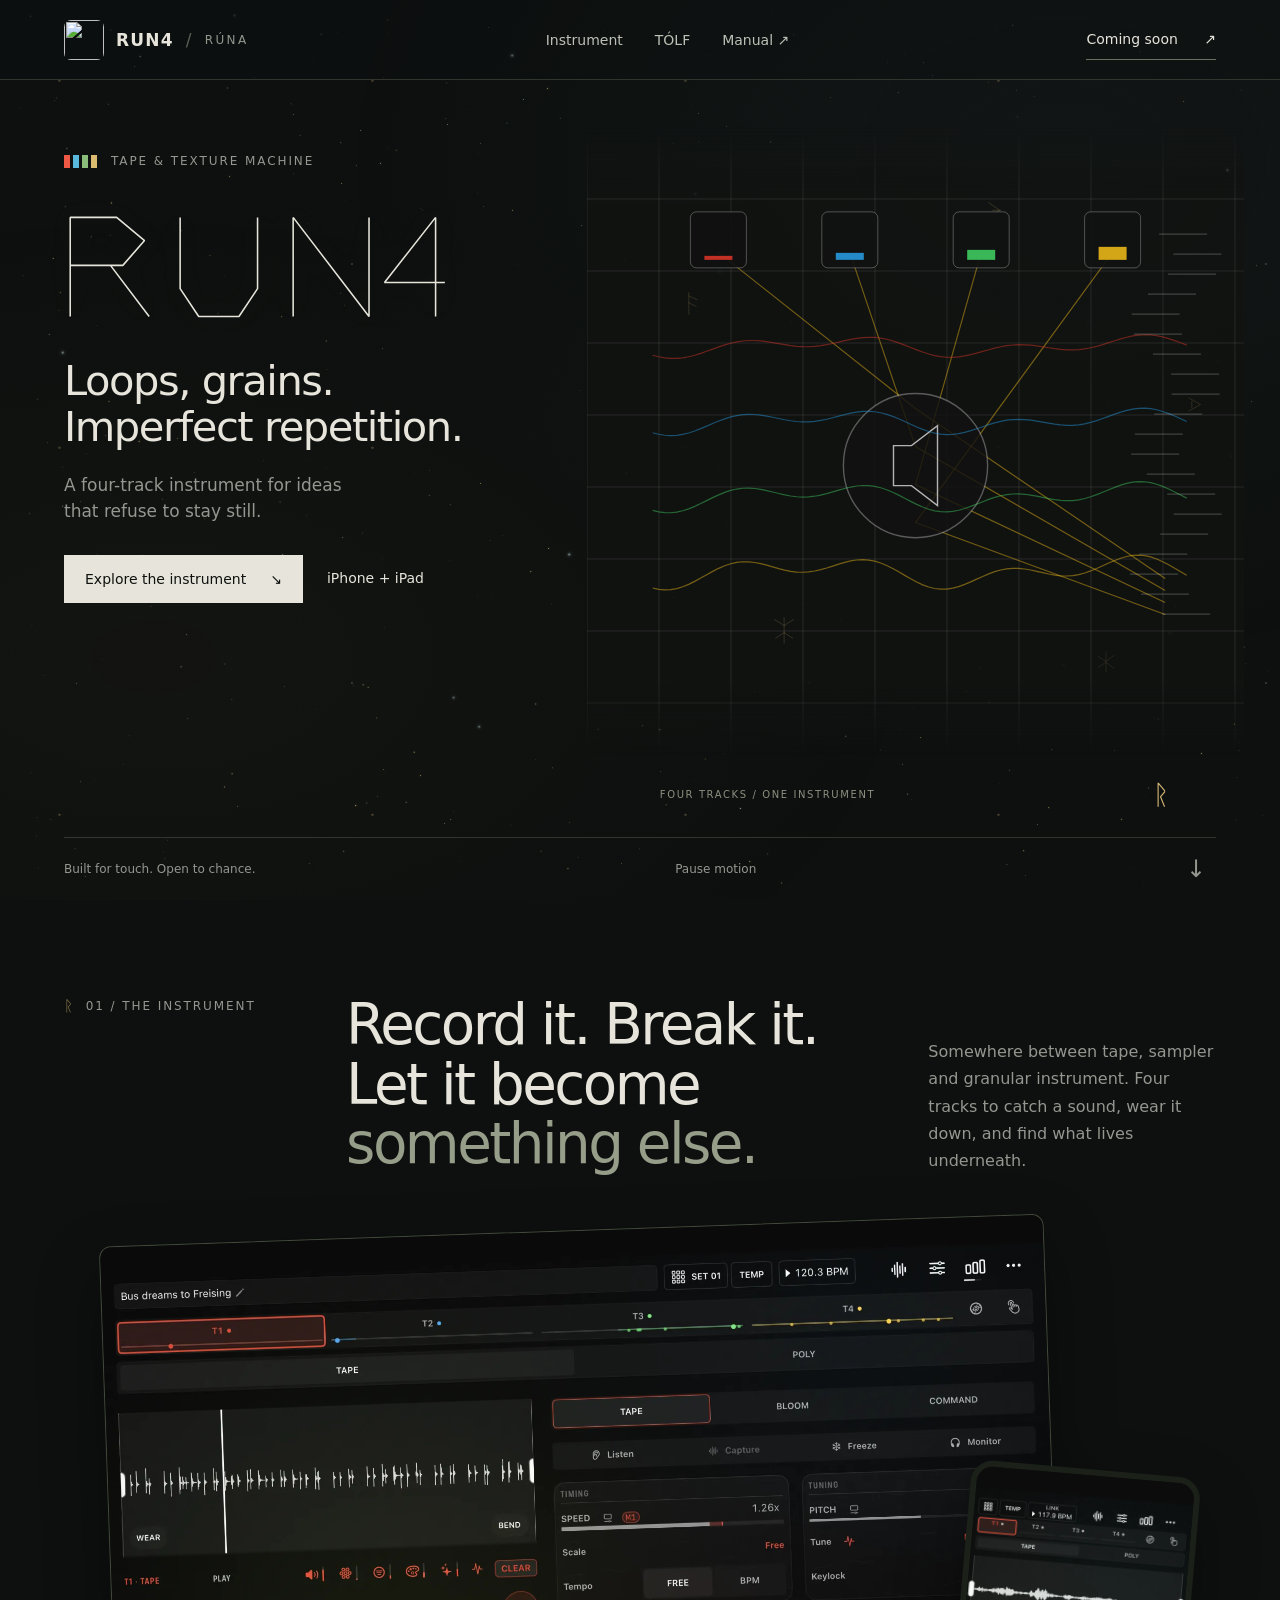
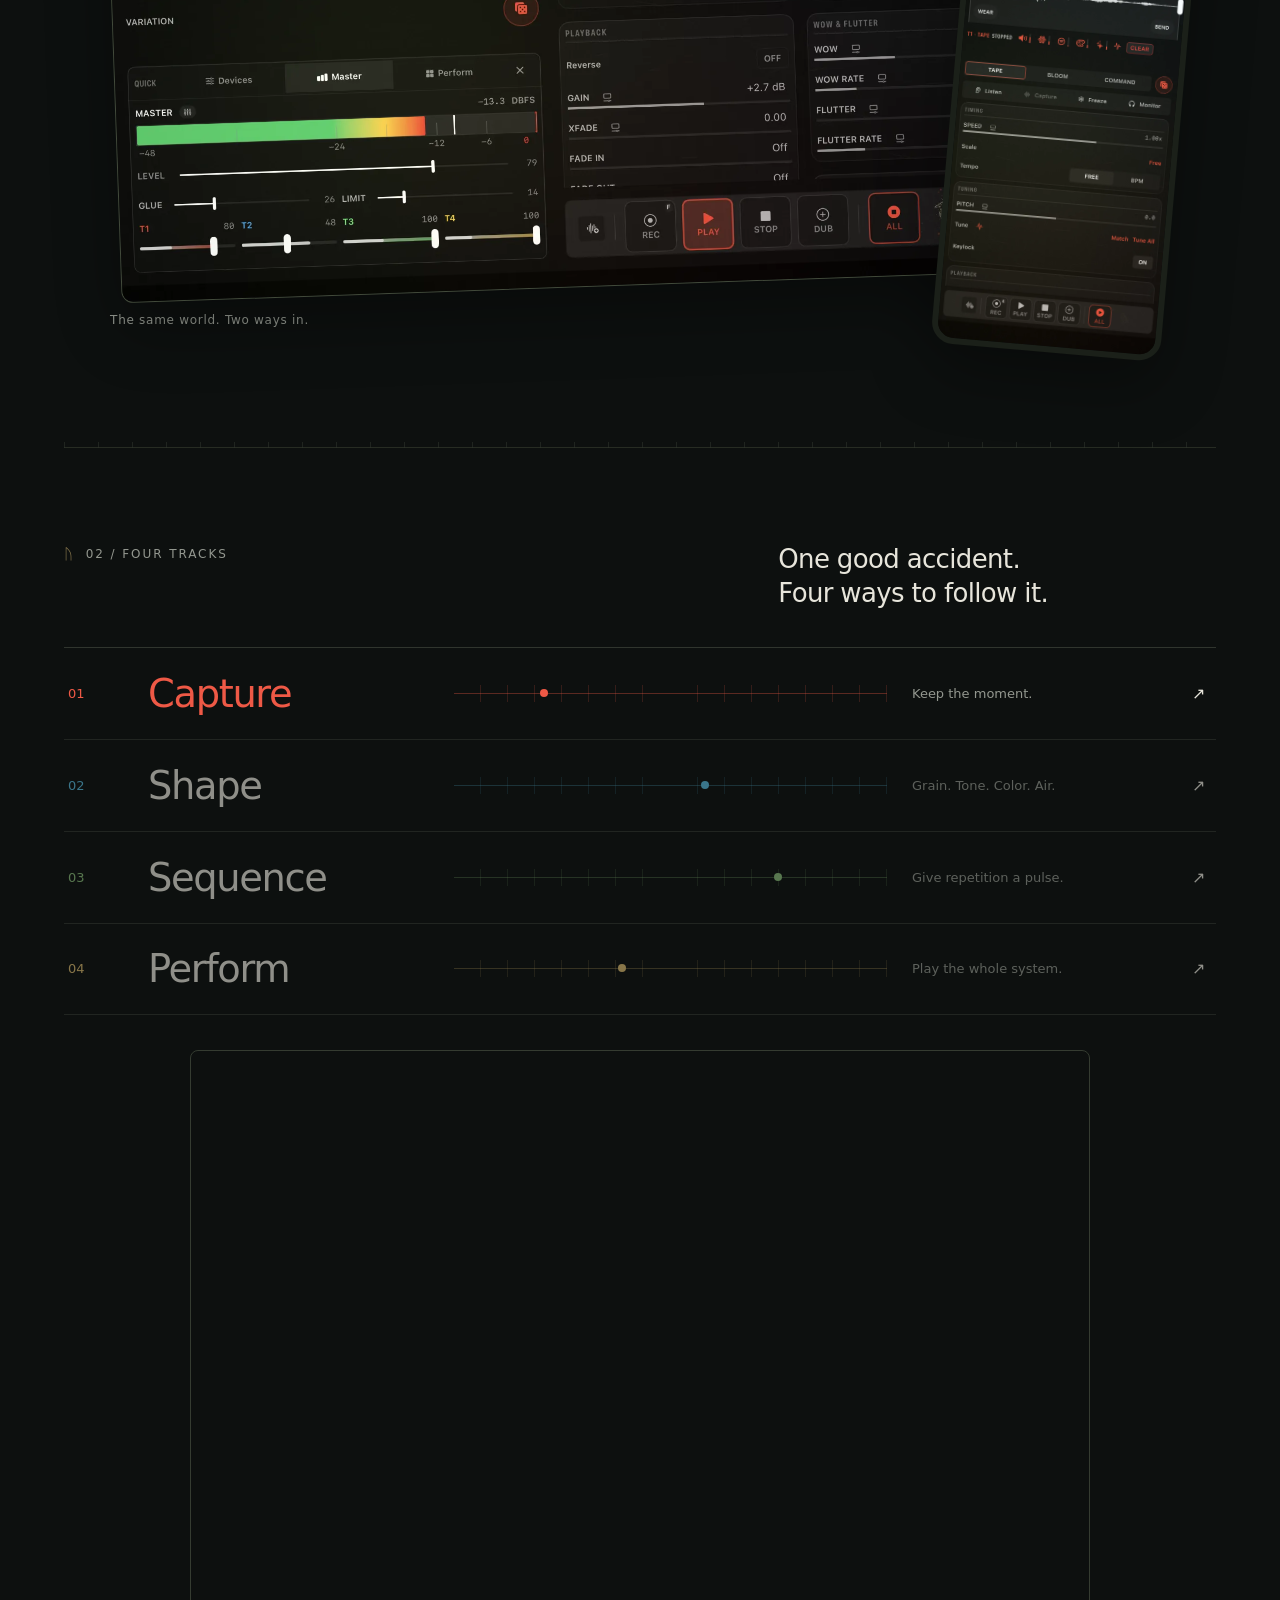
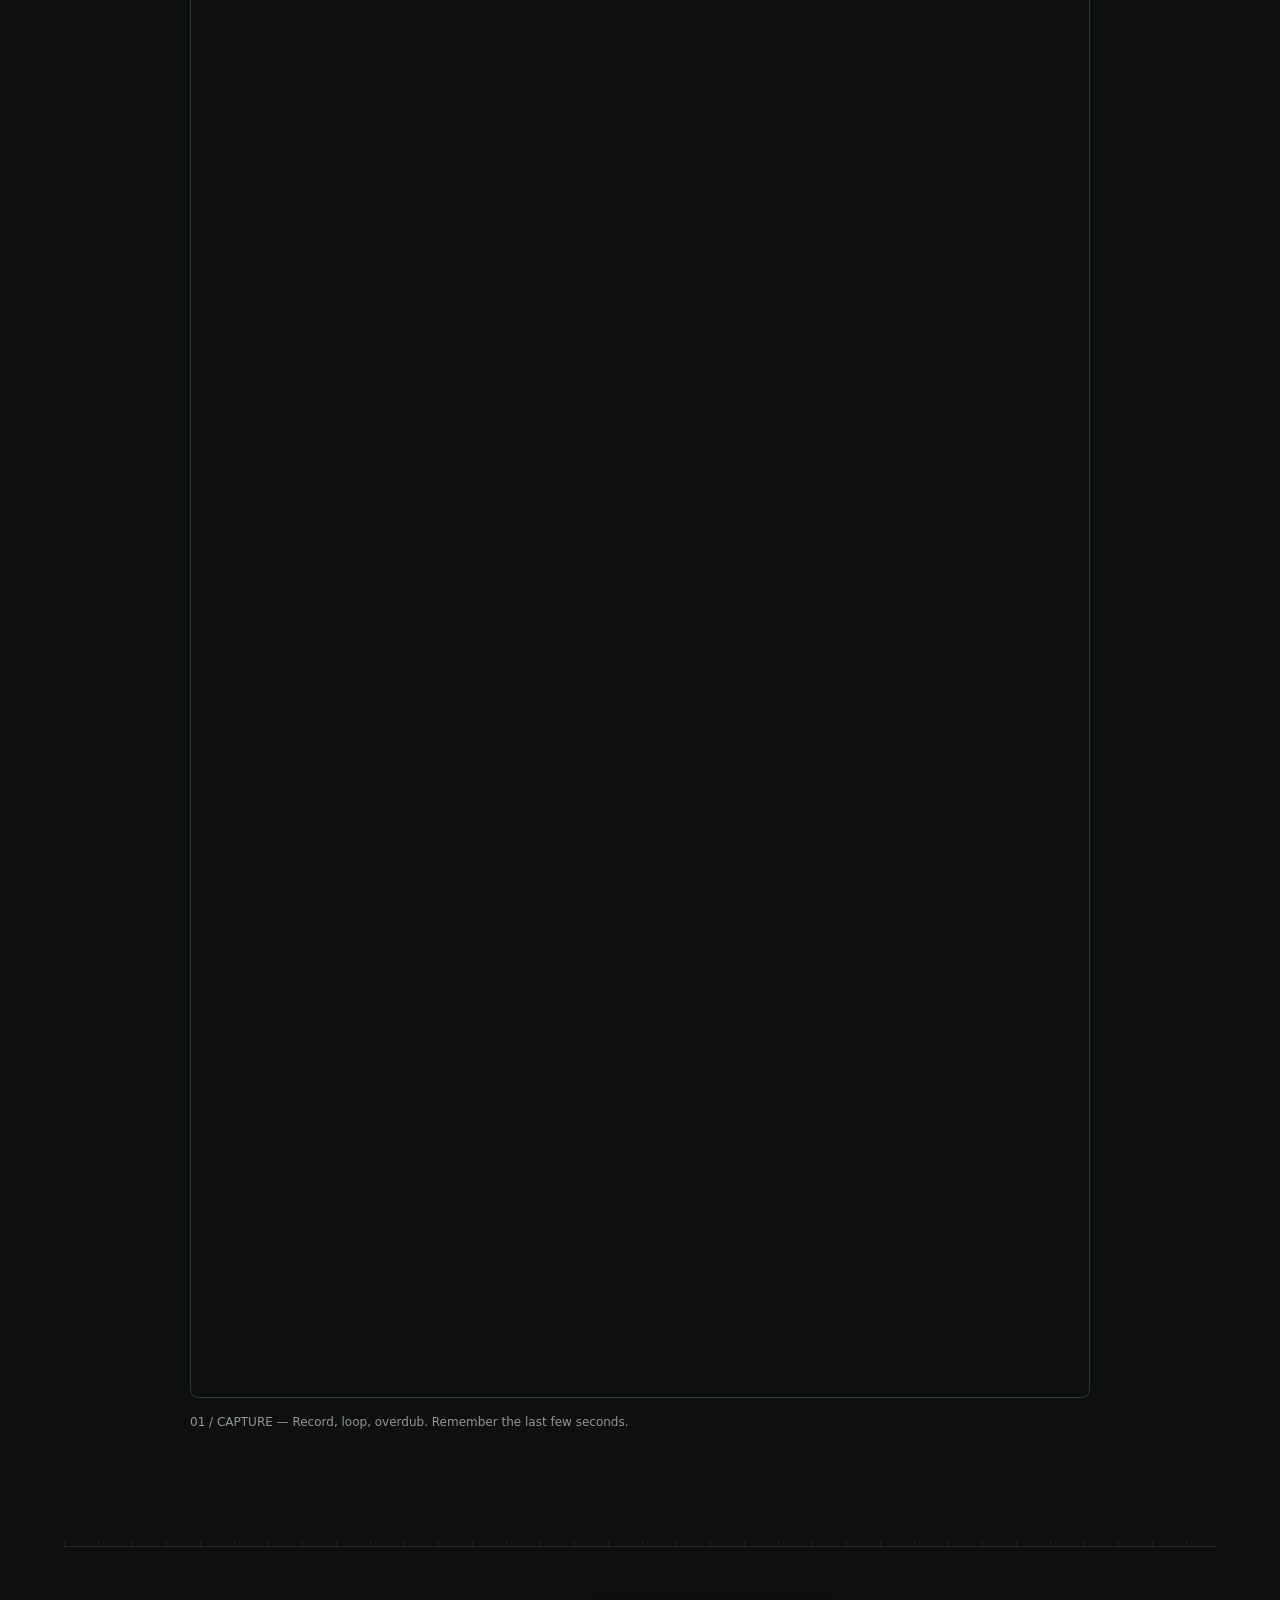
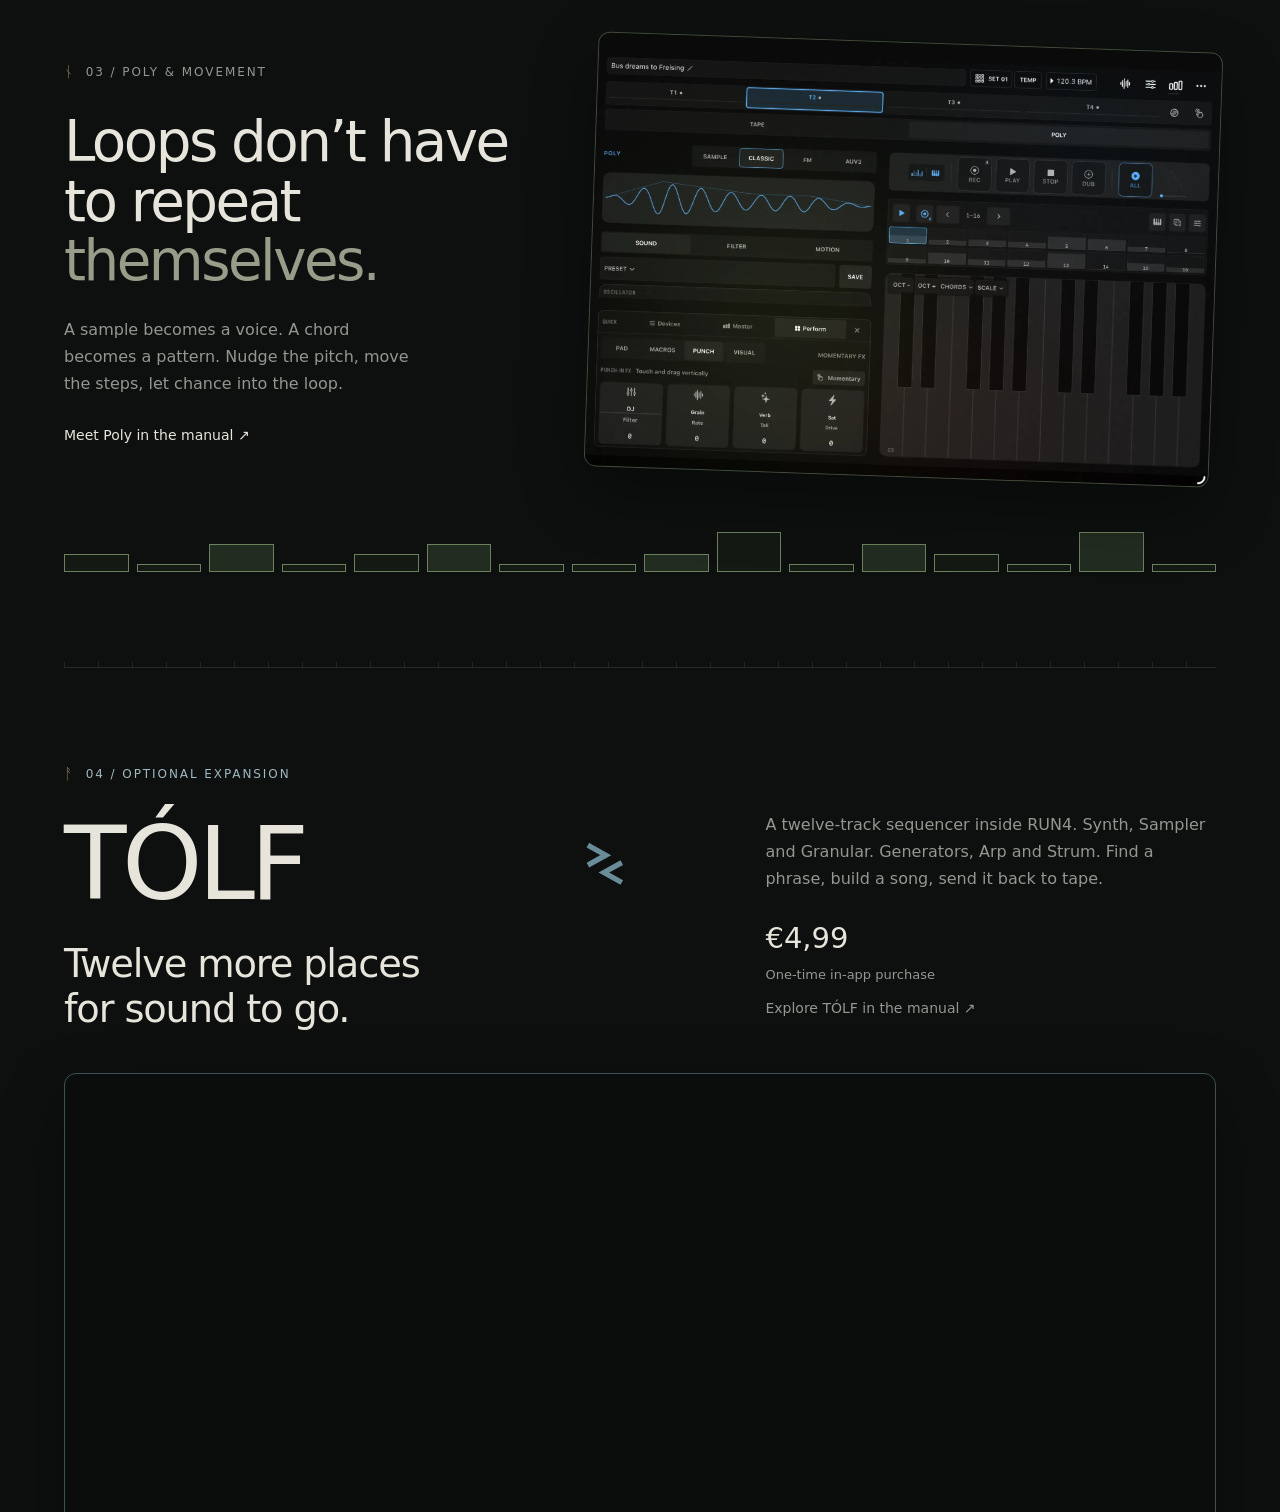
==== commit 18472b9f: "Update release date to October 14" ====
--- a/index.html
+++ b/index.html
@@ -29,6 +29,6 @@
 </div><div class="track-preview"><picture><source id="track-phone" media="(max-width: 700px)" srcset="assets/screens/iphone-tape.webp"><img id="track-image" src="assets/screens/ipad-tape.webp" width="1800" height="1251" loading="lazy" decoding="async" alt="RUN4 Tape: capture and reshape recorded sound."></picture><p id="track-caption" aria-live="polite">01 / CAPTURE — Record, loop, overdub. Remember the last few seconds.</p></div></section>
 <section class="movement section" id="movement"><div class="movement-copy"><p class="eyebrow">03 / Poly &amp; movement</p><h2>Loops don’t have<br>to repeat<br><em>themselves.</em></h2><p class="section-copy">A sample becomes a voice. A chord becomes a pattern. Nudge the pitch, move the steps, let chance into the loop.</p><a class="text-link" href="manual.html">Meet Poly in the manual ↗</a></div><figure class="movement-image device"><img src="assets/screens/ipad-poly.webp" width="1800" height="1251" alt="RUN4 Poly sequencer, keyboard and synthesizer controls on iPad." loading="lazy" decoding="async"></figure><div class="step-score" aria-hidden="true"><i></i><i></i><i></i><i></i><i></i><i></i><i></i><i></i><i></i><i></i><i></i><i></i><i></i><i></i><i></i><i></i></div></section>
 <section class="tolf section" id="tolf"><div class="tolf-heading"><p class="eyebrow">04 / Optional expansion</p><h2>TÓLF<span class="jera" aria-hidden="true"><svg viewBox="0 0 24 24" focusable="false"><path d="M4.32 2.88 L12.48 7.44 L4.32 12"/><path d="M19.68 12 L11.52 16.56 L19.68 21.12"/></svg></span></h2><p class="tolf-line">Twelve more places<br>for sound to go.</p></div><div class="tolf-copy"><p>A twelve-track sequencer inside RUN4. Synth, Sampler and Granular. Generators, Arp and Strum. Find a phrase, build a song, send it back to tape.</p><p class="tolf-price">€4,99 <span>One-time in-app purchase</span></p><a class="text-link" href="manual.html#part-tolf">Explore TÓLF in the manual ↗</a></div><figure class="tolf-screen device"><picture><source media="(max-width: 700px)" srcset="assets/screens/iphone-tolf.webp"><img src="assets/screens/ipad-tolf.webp" width="1800" height="1251" alt="TÓLF CREATE: twelve tracks, a Euclidean generator and synthesizer keyboard." loading="lazy" decoding="async"></picture></figure><p class="tolf-note">Requires RUN4. Unlock or restore in Settings → General.</p></section>
-<section class="finish section" id="store"><canvas id="grainBird" class="grain-bird" aria-hidden="true"></canvas><canvas id="mushroomCanvas" class="mushroom-field" aria-hidden="true"></canvas><p class="eyebrow">05 / Coming soon</p><h2>Your next<br><em>good accident.</em></h2><div class="finish-bottom"><div><strong class="finish-name">RUN4</strong><p>iPhone + iPad · Standalone + AUv3</p><p class="price">€14,99 <span>Limited-time launch price · then €19,99</span></p><p class="fine">One-time purchase. TÓLF sold separately. Local App Store prices may vary.</p></div><div class="finish-actions"><span class="release-note">In the making. Coming to the App Store.</span><a class="button primary" href="manual.html">Open the manual ↗</a><a class="text-link" href="support.html">Questions? Get in touch</a></div></div><details class="connections"><summary>Fits into your setup <span aria-hidden="true">+</span></summary><div><p>MIDI and Bluetooth MIDI. Ableton Link. AUv3 FX, Source and Instrument, with five stereo outputs. Host instruments and effects in the standalone app.</p><p>Keep projects with optional iCloud sync. Export a master or stems. TÓLF adds MIDI and Ableton Live Set export. File export and offline bounce are standalone features.</p><a href="manual.html">The details are in the manual ↗</a></div></details></section>
+<section class="finish section" id="store"><canvas id="grainBird" class="grain-bird" aria-hidden="true"></canvas><canvas id="mushroomCanvas" class="mushroom-field" aria-hidden="true"></canvas><p class="eyebrow">05 / Coming soon</p><h2>Your next<br><em>good accident.</em></h2><div class="finish-bottom"><div><strong class="finish-name">RUN4</strong><p>iPhone + iPad · Standalone + AUv3</p><p class="price">€14,99 <span>Limited-time launch price · then €19,99</span></p><p class="fine">One-time purchase. TÓLF sold separately. Local App Store prices may vary.</p></div><div class="finish-actions"><span class="release-note">Releasing October 14, 2026 on the App Store.</span><a class="button primary" href="manual.html">Open the manual ↗</a><a class="text-link" href="support.html">Questions? Get in touch</a></div></div><details class="connections"><summary>Fits into your setup <span aria-hidden="true">+</span></summary><div><p>MIDI and Bluetooth MIDI. Ableton Link. AUv3 FX, Source and Instrument, with five stereo outputs. Host instruments and effects in the standalone app.</p><p>Keep projects with optional iCloud sync. Export a master or stems. TÓLF adds MIDI and Ableton Live Set export. File export and offline bounce are standalone features.</p><a href="manual.html">The details are in the manual ↗</a></div></details></section>
 </main><footer><a class="brand" href="#top"><img src="assets/run4-app-icon.png" width="32" height="32" alt="">RUN4 <span class="brand-slash">/</span> <span class="runa">RÚNA</span></a><span>Sound. Motion. Memory.</span><div><a href="manual.html">Manual</a><a href="support.html">Support</a><a href="privacy.html">Privacy</a><a href="imprint.html">Imprint</a><a href="licenses.html">Licenses</a></div></footer>
 </body></html>
--- a/assets/site.css
+++ b/assets/site.css
@@ -11,7 +11,7 @@
 .tolf{display:grid;grid-template-columns:1.25fr 1fr;gap:30px 12%;--tolf:#a1b8c1}.tolf .eyebrow{color:var(--tolf)}.tolf h2{font-size:clamp(65px,8vw,120px);margin:24px 0;display:flex;justify-content:space-between;align-items:center}.tolf h2 span{font-size:.62em;font-weight:200;color:#698c99}.tolf-line{font-size:clamp(26px,3vw,40px);line-height:1.15;letter-spacing:-.03em}.tolf-copy{align-self:end;font-size:16px;line-height:1.7;color:var(--muted)}.tolf-price{color:var(--paper);font-size:29px;margin:22px 0 0}.tolf-price span{display:block;color:var(--muted);font-size:13px}.tolf-screen{grid-column:1/-1;margin-top:12px;border-color:#3c5055}.tolf-note{grid-column:1/-1;font-size:12px;color:var(--muted);margin-top:-12px}.finish h2{font-size:clamp(50px,7.5vw,110px);margin:36px 0 50px}.finish-bottom{display:flex;justify-content:space-between;gap:36px}.finish-name{font-size:22px;font-weight:400;letter-spacing:.08em}.finish-bottom p{font-size:14px;color:var(--muted);margin-top:14px}.finish-bottom .price{font-size:26px;color:var(--paper)}.price span{font-size:13px;margin-left:10px}.finish-bottom .fine{font-size:12px}.finish-actions{display:flex;flex-direction:column;align-items:start;gap:9px}.release-note{font-size:13px;color:var(--muted);margin-bottom:6px}.connections{margin-top:45px;padding-top:24px;border-top:1px solid var(--line);font-size:14px;color:var(--muted)}.connections summary{cursor:pointer;display:flex;justify-content:space-between;list-style:none;padding:8px 0}.connections summary::-webkit-details-marker{display:none}.connections[open] summary span{transform:rotate(45deg)}.connections>div{max-width:750px;line-height:1.7;padding:20px 0 0}.connections p{margin-bottom:15px}.connections a{color:var(--paper)}footer{padding:32px 5%;display:flex;justify-content:space-between;gap:25px;align-items:center;font-size:12px;color:var(--muted)}footer>div{display:flex;gap:18px}footer .brand{color:var(--paper);font-size:14px}
 @media(min-width:1600px){.navigation,.hero,main,footer{max-width:1600px;margin-left:auto;margin-right:auto}.hero{height:820px}}
 @media(max-width:1000px){.hero{min-height:650px;padding-top:62px}.hero .actions{gap:12px;flex-wrap:wrap}.section-heading{grid-template-columns:1fr 2fr}.section-heading .section-copy{grid-column:2}.section{padding:70px 0}.track-row{grid-template-columns:35px 1fr 1fr 1fr 20px;gap:15px}.movement{gap:4%}.movement h2{font-size:40px}footer>span{display:none}.nav-links{gap:20px}}
-@media(max-width:700px){.navigation{height:65px}.nav-links a:first-child{display:none}.brand .runa,.brand-slash{display:none}.nav-purchase{font-size:12px}.nav-purchase span{margin-left:8px}.nav-links{gap:17px;font-size:13px}.hero{height:auto;min-height:790px;padding:42px 6% 72px;display:flex;flex-direction:column}.hero .eyebrow{font-size:10px}h1{width:240px;margin:28px 0 22px}.hero-line{font-size:36px}.hero-description{font-size:15px;line-height:1.5}.desktop-break{display:none}.actions{margin-top:22px}.hero .text-link{font-size:12px}.button{font-size:13px;padding:13px 16px;gap:16px}.loop-object{position:relative;left:auto;right:auto;top:auto;bottom:auto;height:300px;width:116%;margin:-12px -8% -12px}.object-caption{left:17%;right:17%;bottom:8px;font-size:9px}.hero-foot{left:6%;right:6%;height:52px}.hero-foot>span{display:none}.loop-controls button{font-size:11px;min-height:44px}.section{margin:0 6%;padding:55px 0}.section-heading{display:block}.section-heading .eyebrow{margin-bottom:25px}h2{font-size:42px}.section-copy{margin-top:22px;max-width:100%;font-size:15px}.instrument-stage{margin-top:32px;padding:0 13% 30px 0}.instrument-stage .phone{width:27%;border-width:3px;border-radius:10px;right:-1%;bottom:26px}.device{border-radius:7px}.image-note{font-size:10px;margin-top:24px}.track-intro{gap:24px;margin-bottom:25px}.track-intro>p:last-child{font-size:20px;width:auto}.track-row{grid-template-columns:25px 1.3fr 1fr 15px;gap:12px;min-height:80px}.track-row strong{font-size:28px}.track-detail{display:none}.track-number{font-size:11px}.track-preview{max-width:340px}.track-preview img{aspect-ratio:900/1951;object-fit:contain}.track-preview p{font-size:11px}.movement{display:block;overflow:hidden}.movement h2{font-size:42px}.movement .text-link{margin-top:8px}.movement-image{margin:32px 2% 0;transform:rotate(2deg)}.step-score{margin-top:32px;height:30px;gap:5px}.tolf{display:block}.tolf h2{font-size:80px;margin:22px 0}.tolf-line{font-size:32px}.tolf-copy{margin:25px 0 30px;font-size:15px}.tolf-price{margin-top:16px;display:flex;align-items:baseline;gap:18px}.tolf-price span{font-size:12px}.tolf-screen{max-width:340px;margin:0 auto 22px}.tolf-screen img{aspect-ratio:900/1951;object-fit:contain}.tolf-note{font-size:11px;line-height:1.6;margin:0}.finish h2{font-size:53px;margin:28px 0 35px}.finish-bottom{display:block}.finish-bottom .price span{display:block;margin:8px 0 0;line-height:1.5}.finish-actions{margin-top:30px}.finish-bottom .fine{line-height:1.6}.connections{margin-top:28px}footer{padding:26px 6%;align-items:start}footer>div{justify-content:end;flex-wrap:wrap;max-width:245px;gap:15px}footer .brand{font-size:13px}.eyebrow{font-size:11px}}
+@media(max-width:700px){.navigation{height:65px}.nav-links a:first-child{display:none}.brand-slash{display:none}.brand{flex-wrap:wrap;column-gap:12px;row-gap:2px}.brand .runa{flex-basis:100%;padding-left:44px;font-size:9px;letter-spacing:.18em}.nav-purchase{font-size:12px}.nav-purchase span{margin-left:8px}.nav-links{gap:17px;font-size:13px}.hero{height:auto;min-height:790px;padding:42px 6% 72px;display:flex;flex-direction:column}.hero .eyebrow{font-size:10px}h1{width:240px;margin:28px 0 22px}.hero-line{font-size:36px}.hero-description{font-size:15px;line-height:1.5}.desktop-break{display:none}.actions{margin-top:22px}.hero .text-link{font-size:12px}.button{font-size:13px;padding:13px 16px;gap:16px}.loop-object{position:relative;left:auto;right:auto;top:auto;bottom:auto;height:300px;width:116%;margin:-12px -8% -12px}.object-caption{left:17%;right:17%;bottom:8px;font-size:9px}.hero-foot{left:6%;right:6%;height:52px}.hero-foot>span{display:none}.loop-controls button{font-size:11px;min-height:44px}.section{margin:0 6%;padding:55px 0}.section-heading{display:block}.section-heading .eyebrow{margin-bottom:25px}h2{font-size:42px}.section-copy{margin-top:22px;max-width:100%;font-size:15px}.instrument-stage{margin-top:32px;padding:0 13% 30px 0}.instrument-stage .phone{width:27%;border-width:3px;border-radius:10px;right:-1%;bottom:26px}.device{border-radius:7px}.image-note{font-size:10px;margin-top:24px}.track-intro{gap:24px;margin-bottom:25px}.track-intro>p:last-child{font-size:20px;width:auto}.track-row{grid-template-columns:25px 1.3fr 1fr 15px;gap:12px;min-height:80px}.track-row strong{font-size:28px}.track-detail{display:none}.track-number{font-size:11px}.track-preview{max-width:340px}.track-preview img{aspect-ratio:900/1951;object-fit:contain}.track-preview p{font-size:11px}.movement{display:block;overflow:hidden}.movement h2{font-size:42px}.movement .text-link{margin-top:8px}.movement-image{margin:32px 2% 0;transform:rotate(2deg)}.step-score{margin-top:32px;height:30px;gap:5px}.tolf{display:block}.tolf h2{font-size:80px;margin:22px 0}.tolf-line{font-size:32px}.tolf-copy{margin:25px 0 30px;font-size:15px}.tolf-price{margin-top:16px;display:flex;align-items:baseline;gap:18px}.tolf-price span{font-size:12px}.tolf-screen{max-width:340px;margin:0 auto 22px}.tolf-screen img{aspect-ratio:900/1951;object-fit:contain}.tolf-note{font-size:11px;line-height:1.6;margin:0}.finish h2{font-size:53px;margin:28px 0 35px}.finish-bottom{display:block}.finish-bottom .price span{display:block;margin:8px 0 0;line-height:1.5}.finish-actions{margin-top:30px}.finish-bottom .fine{line-height:1.6}.connections{margin-top:28px}footer{padding:26px 6%;align-items:start}footer>div{justify-content:end;flex-wrap:wrap;max-width:245px;gap:15px}footer .brand{font-size:13px}.eyebrow{font-size:11px}}
 @media(prefers-reduced-motion:reduce){html{scroll-behavior:auto}*,*:before,*:after{animation:none!important;transition:none!important}}
 
 .finish{position:relative;isolation:isolate}.finish h2{position:relative}.navigation .brand img{width:40px;height:40px}
